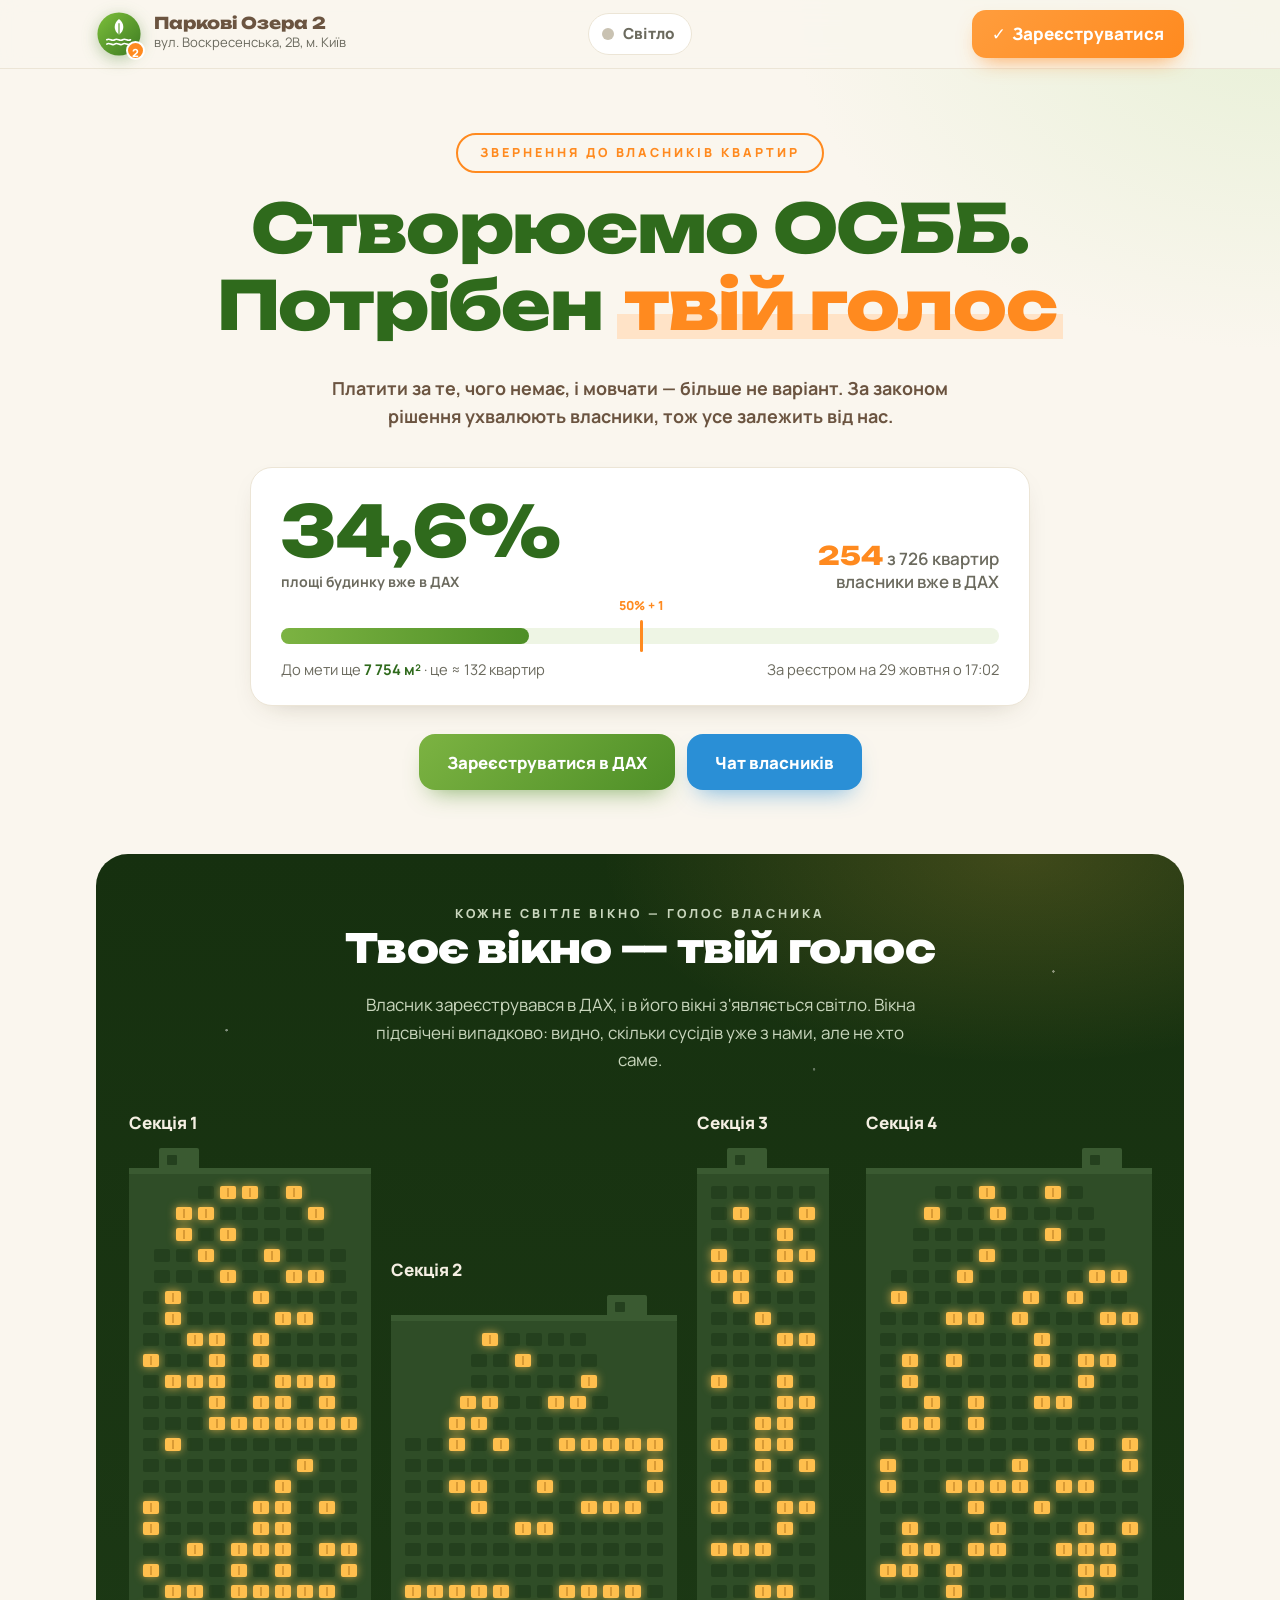
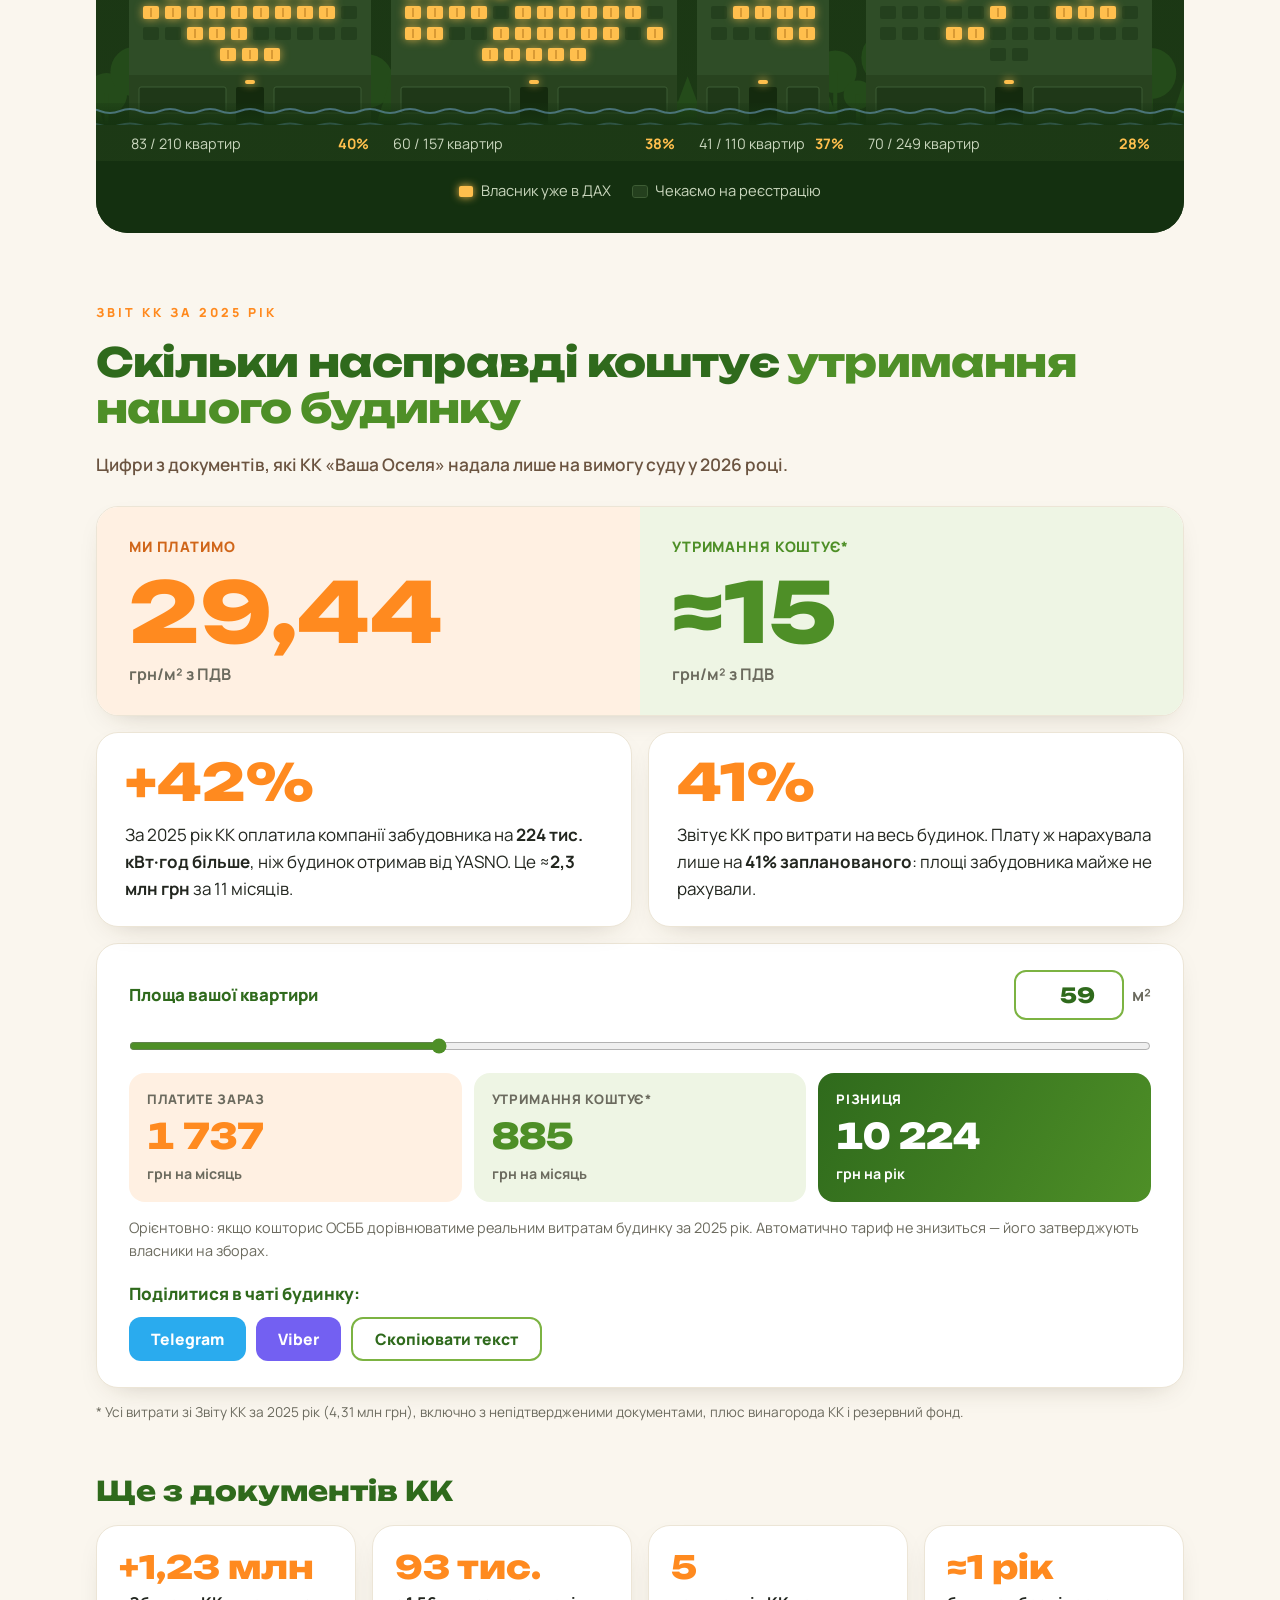
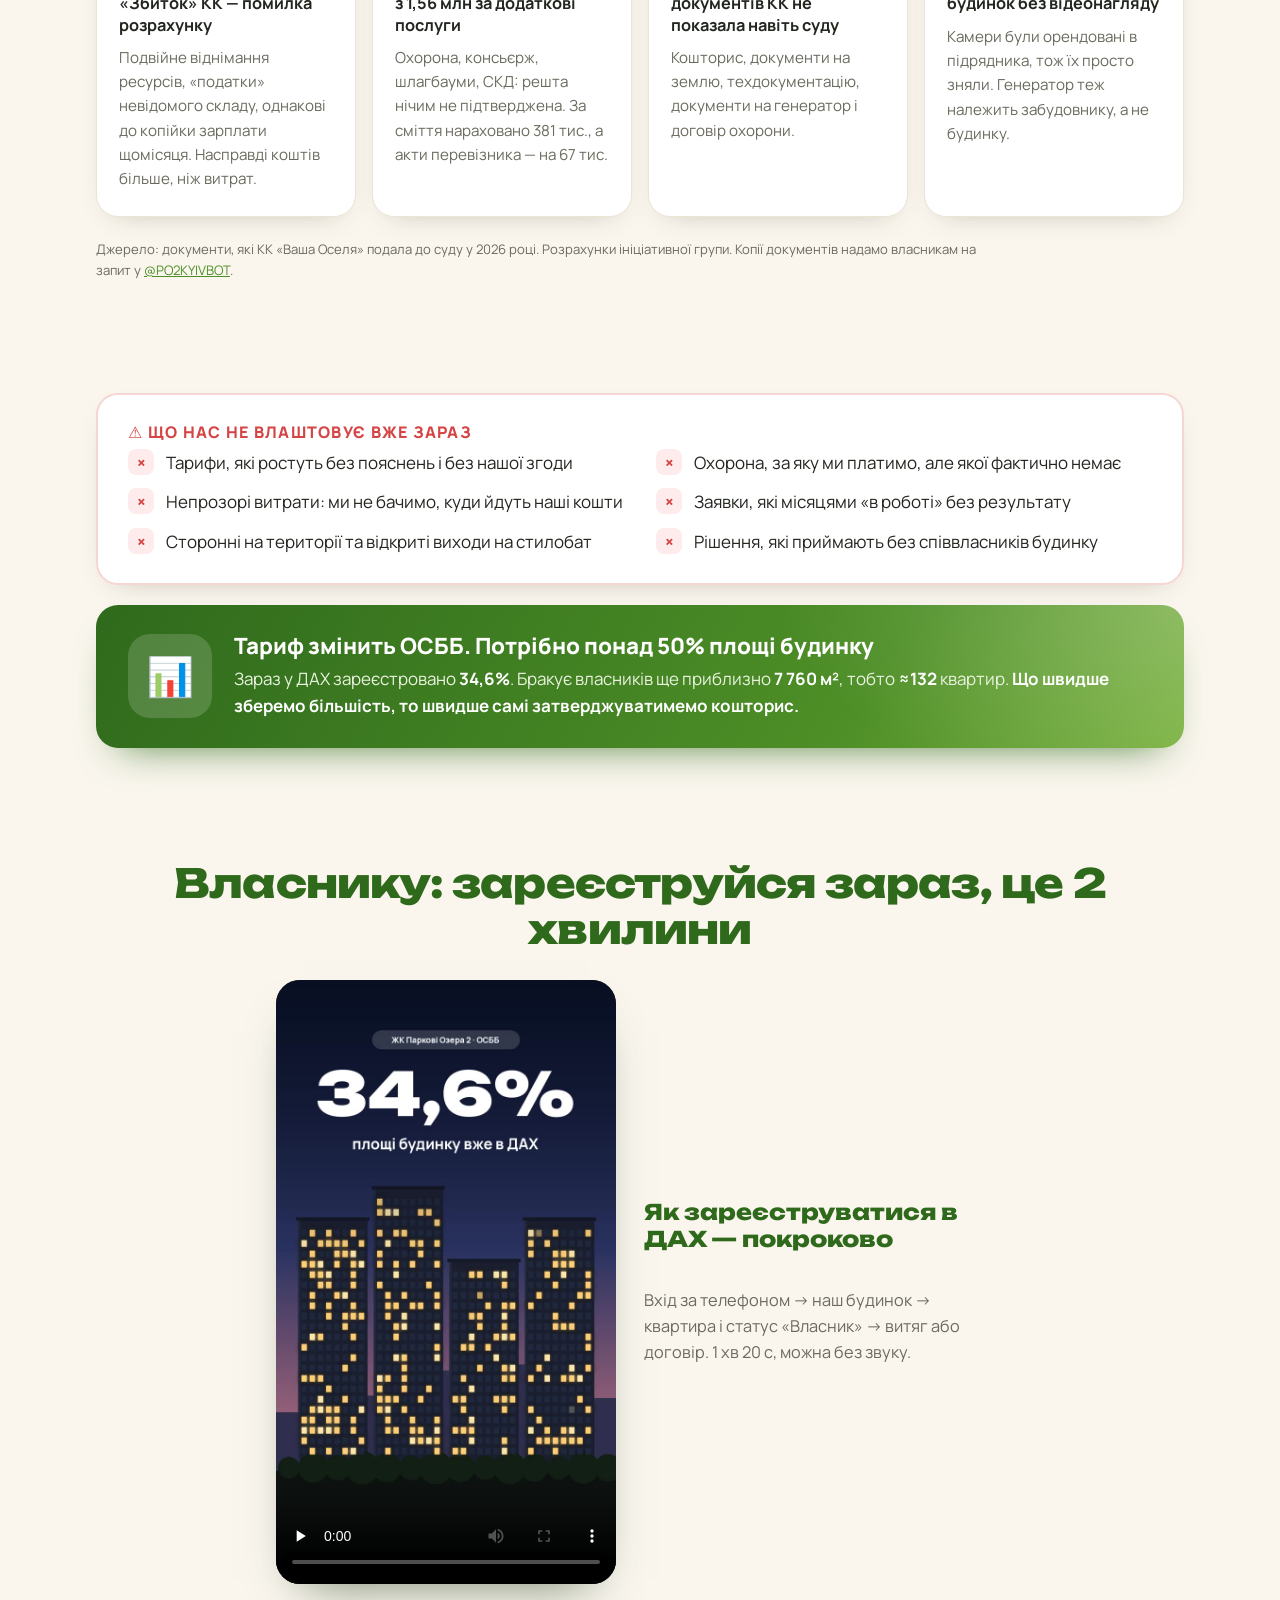
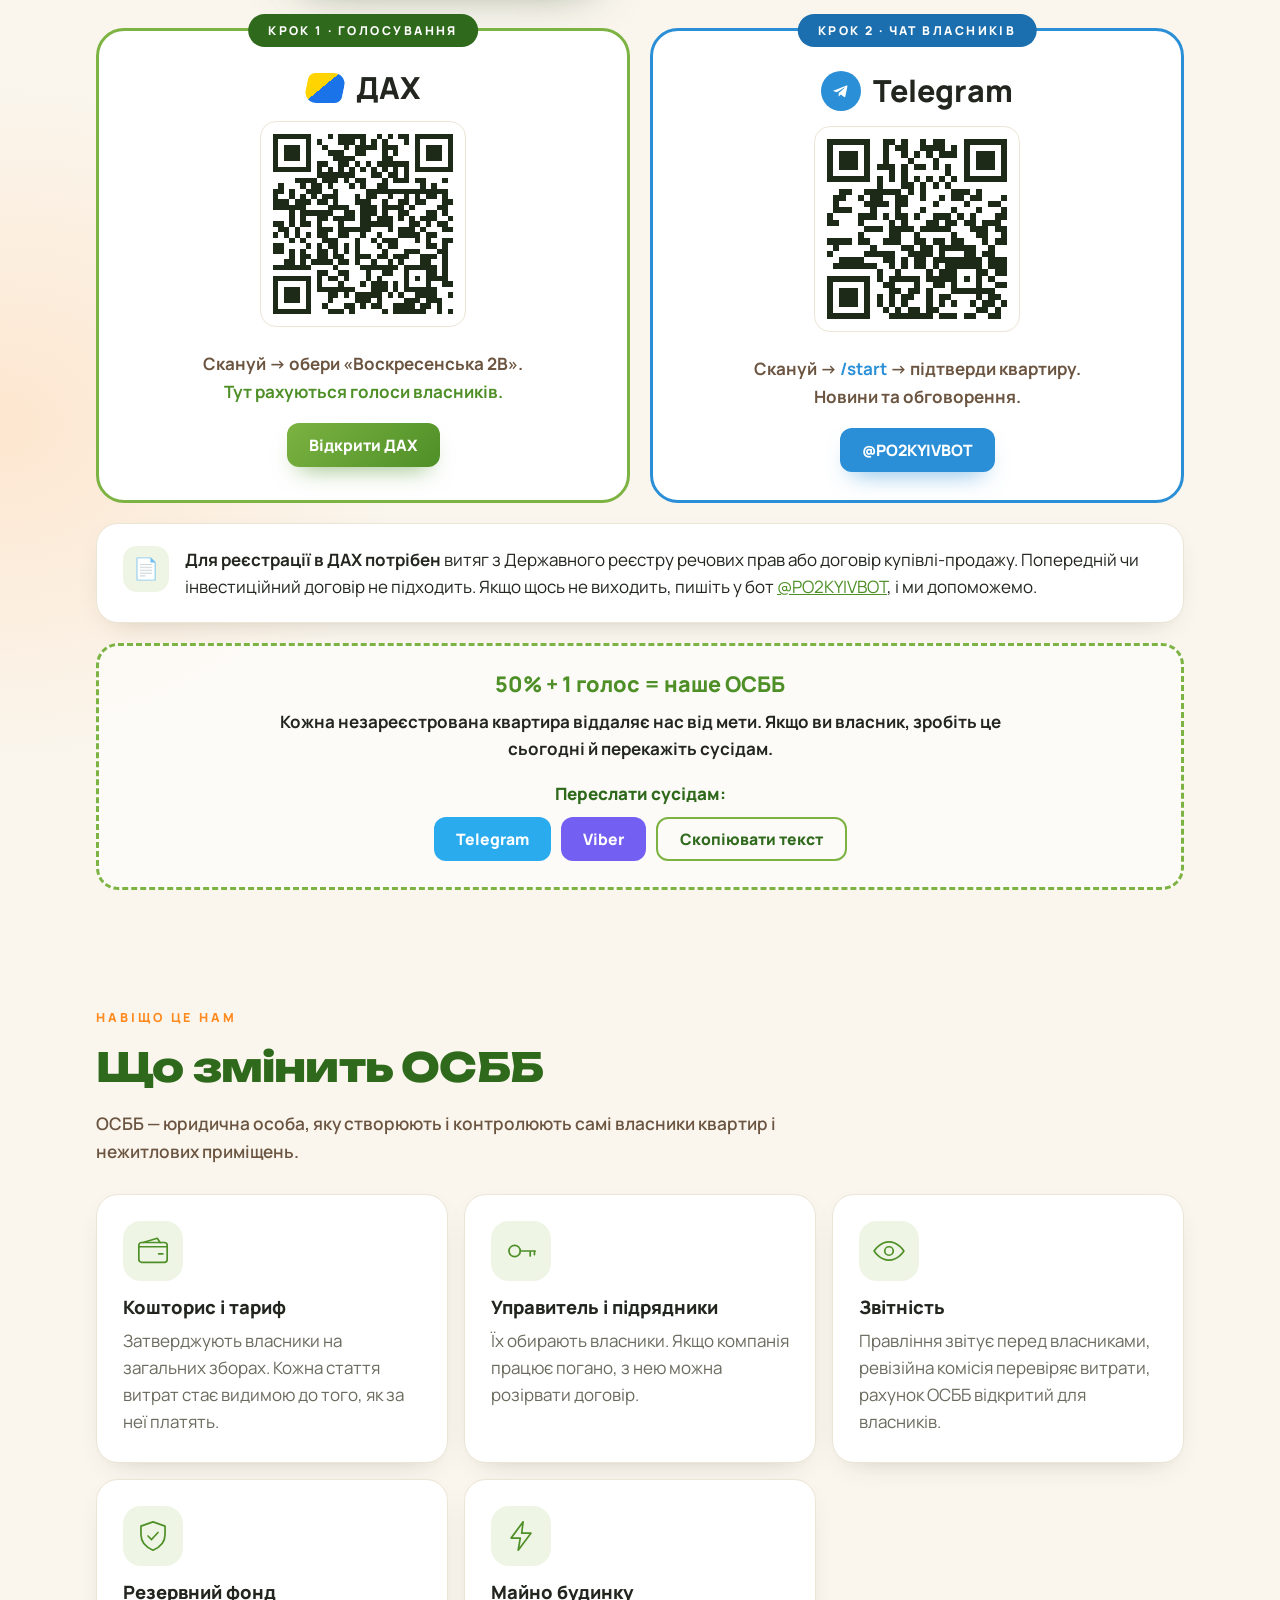
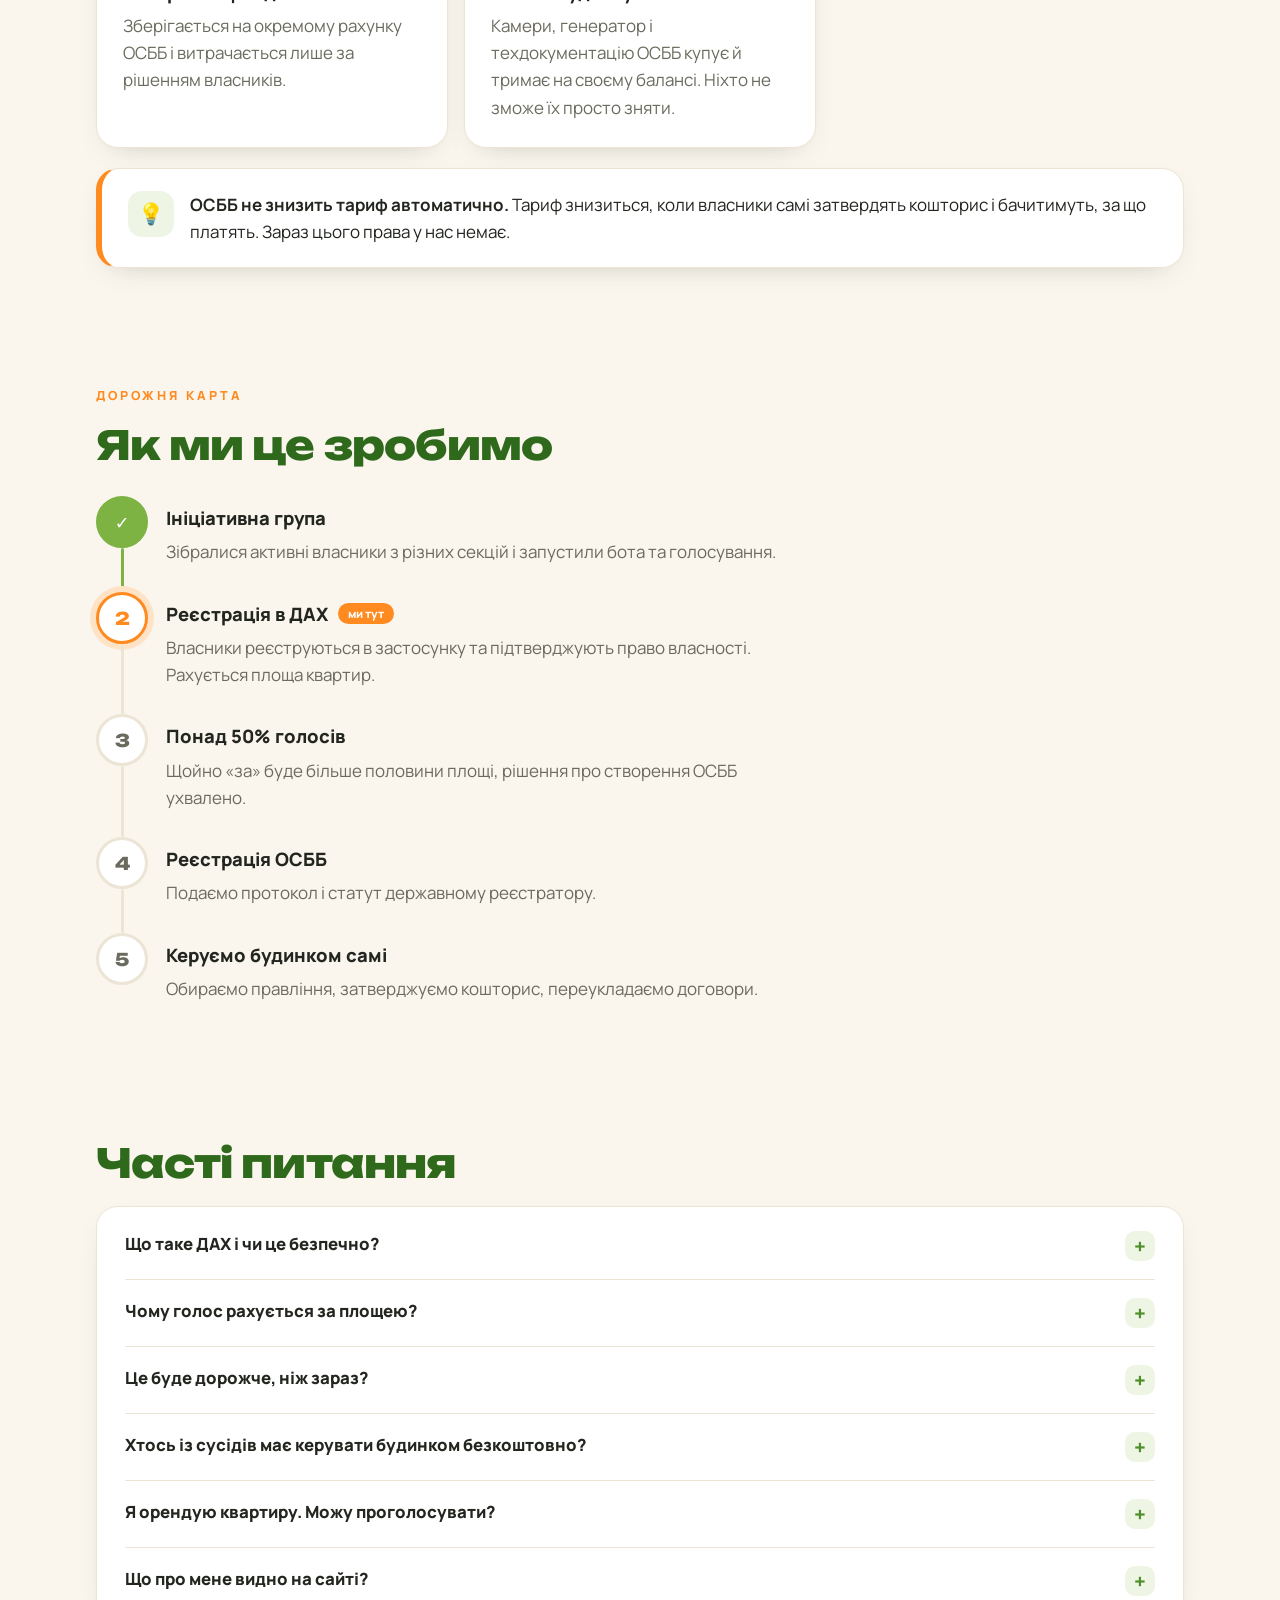
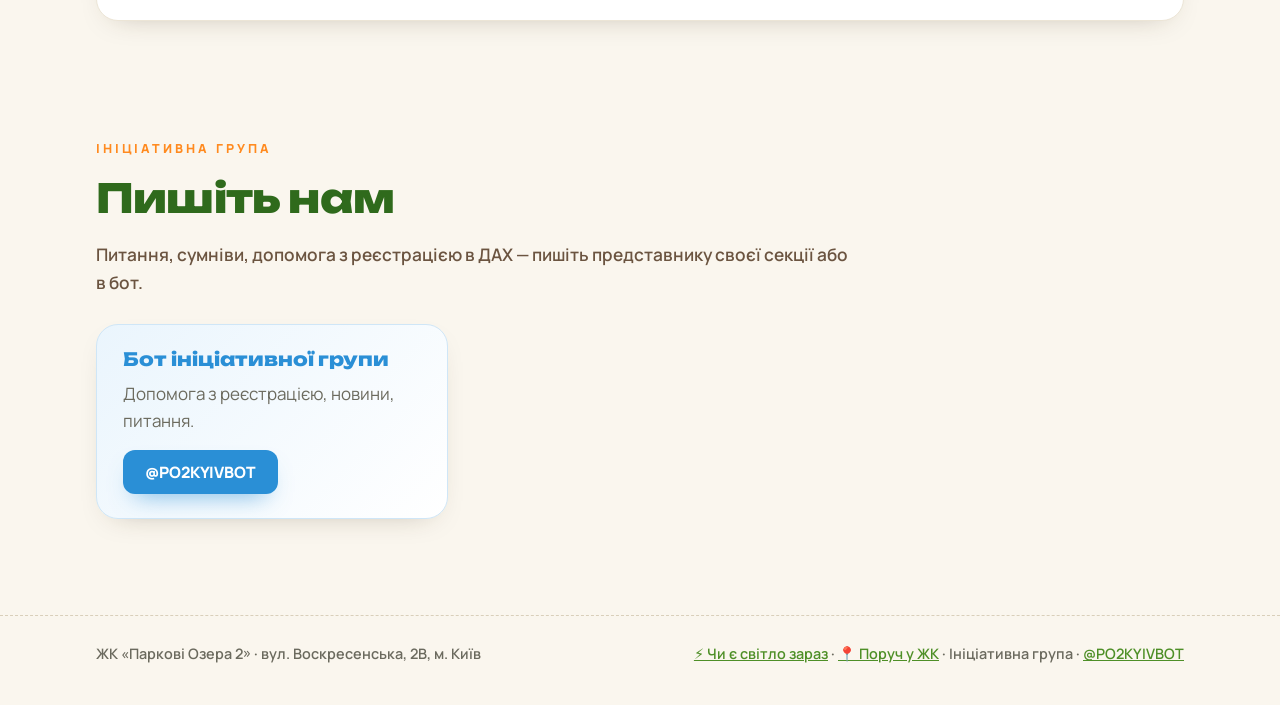
==== index.html @ cc3fa658 "Сторінка «Поруч»: заклади ЖК на карті секцій, відкрито зараз, акції, ⚡ працює без світла Дані — публ" ====
<!doctype html>
<html lang="uk">
<head>
  <meta charset="utf-8">
  <meta name="viewport" content="width=device-width, initial-scale=1">
  <title>Паркові Озера 2 — створюємо ОСББ</title>
  <meta name="description" content="ЖК «Паркові Озера 2»: створюємо ОСББ. Зареєструйся в ДАХ, і вікно твоєї квартири засвітиться в нашому будинку.">
  <meta property="og:title" content="Створюємо ОСББ. Потрібен твій голос">
  <meta property="og:description" content="ЖК «Паркові Озера 2», вул. Воскресенська, 2В. Кожне світле вікно — власник, який уже підтримав ОСББ.">
  <meta property="og:url" content="https://po2.kyiv.ua/">
  <meta property="og:type" content="website">
  <meta property="og:site_name" content="ОСББ «Паркові Озера 2»">
  <meta property="og:locale" content="uk_UA">
  <meta property="og:image" content="https://po2.kyiv.ua/img/og.png">
  <meta property="og:image:width" content="1200">
  <meta property="og:image:height" content="630">
  <meta property="og:image:alt" content="Будинок ЖК «Паркові Озера 2»: вікна квартир, що вже в ДАХ, світяться">
  <meta name="twitter:card" content="summary_large_image">
  <link rel="canonical" href="https://po2.kyiv.ua/">
  <meta name="theme-color" content="#3d7a22">
  <link rel="icon" href="data:image/svg+xml,%3Csvg xmlns='http://www.w3.org/2000/svg' viewBox='0 0 32 32'%3E%3Ccircle cx='16' cy='16' r='16' fill='%235a9a2c'/%3E%3Cpath d='M16 6c5 4 5 10 0 14-5-4-5-10 0-14z' fill='%23fff'/%3E%3Cpath d='M8 23c3-2 5 2 8 0s5 2 8 0' stroke='%23fff' stroke-width='2' fill='none'/%3E%3C/svg%3E">
  <link rel="preconnect" href="https://fonts.googleapis.com">
  <link href="https://fonts.googleapis.com/css2?family=Manrope:wght@400;500;600;700;800&family=Unbounded:wght@700;800&display=swap" rel="stylesheet">
  <link rel="stylesheet" href="styles.css?v=20261127a">
</head>
<body>
  <svg width="0" height="0" style="position:absolute" aria-hidden="true">
    <defs>
      <linearGradient id="lg-logo" x1="0" y1="0" x2="1" y2="1"><stop offset="0" stop-color="#7cbf3a"/><stop offset="1" stop-color="#3d7a22"/></linearGradient>
      <symbol id="logo" viewBox="0 0 64 64">
        <circle cx="32" cy="32" r="30" fill="url(#lg-logo)"/>
        <path d="M32 11c8 6 8 16 0 22-8-6-8-16 0-22z" fill="#fff"/>
        <path d="M32 17v16" stroke="#5a9a2c" stroke-width="1.6"/>
        <path d="M15 40c4-3 7 3 11 0s7 3 11 0 7 3 11 0M15 46c4-3 7 3 11 0s7 3 11 0 7 3 11 0" stroke="#fff" stroke-width="2.2" fill="none" stroke-linecap="round"/>
      </symbol>
    </defs>
  </svg>

  <header class="topbar">
    <div class="wrap topbar__in">
      <a class="brand" href="#">
        <span class="brand__logo"><svg><use href="#logo"/></svg><i>2</i></span>
        <span><b data-bind="complex"></b><small data-bind="address"></small></span>
      </a>
      <a class="pwr" id="pwr" href="svitlo/" data-state="loading" title="Світло в будинку — дані світлобота @power_po2">
        <i class="pwr__dot" aria-hidden="true"></i><span class="pwr__txt">Світло</span><small class="pwr__since"></small><small class="pwr__next"></small>
      </a>
      <a class="pill pill--orange" href="#vote">✓ <span class="pill__long">Зареєструватися</span><span class="pill__short">Голосувати</span></a>
    </div>
  </header>

  <main>
    <section class="hero">
      <div class="wrap hero__in">
        <p class="eyebrow">Звернення до власників квартир</p>
        <h1>Створюємо ОСББ. <span>Потрібен <mark>твій голос</mark></span></h1>
        <p class="lead">Платити за те, чого немає, і мовчати — більше не варіант. За законом рішення ухвалюють власники, тож усе залежить від нас.</p>

        <div class="counter card">
          <div class="counter__top">
            <div><span class="counter__big" id="c-pct">…</span><small>площі будинку вже в ДАХ</small></div>
            <div class="counter__side"><b id="c-voted">…</b> з <span id="c-total"></span> квартир<br>власники вже в ДАХ</div>
          </div>
          <div class="bar" role="progressbar" aria-label="Прогрес голосів" id="bar">
            <div class="bar__fill" id="bar-fill"></div>
            <div class="bar__goal" id="bar-goal"><span>50% + 1</span></div>
          </div>
          <div class="counter__meta"><span id="c-left"></span><span>За реєстром на <time id="updated"></time></span></div>
        </div>

        <div class="cta">
          <a class="btn btn--green" data-href="dahUrl" target="_blank" rel="noopener">Зареєструватися в ДАХ</a>
          <a class="btn btn--tg" data-href="botUrl" target="_blank" rel="noopener">Чат власників</a>
        </div>
      </div>
    </section>

    <section class="night-wrap">
      <div class="wrap">
        <div class="night">
          <div class="night__head">
            <p class="eyebrow eyebrow--light">Кожне світле вікно — голос власника</p>
            <h2>Твоє вікно — твій голос</h2>
            <p>Власник зареєструвався в ДАХ, і в його вікні з'являється світло. Вікна підсвічені випадково: видно, скільки сусідів уже з нами, але не хто саме.</p>
          </div>
          <div class="town">
            <div class="forest" aria-hidden="true"></div>
            <div class="town__scroll" id="town"></div>
            <div class="lake" aria-hidden="true"></div>
          </div>
          <div class="legend">
            <span><i class="lg lg--on"></i>Власник уже в ДАХ</span>
            <span><i class="lg"></i>Чекаємо на реєстрацію</span>
          </div>
        </div>
      </div>
    </section>

    <section class="section" id="report">
      <div class="wrap">
        <p class="eyebrow">Звіт КК за 2025 рік</p>
        <h2>Скільки насправді коштує <span class="hl">утримання нашого будинку</span></h2>
        <p class="lead-left">Цифри з документів, які КК «Ваша Оселя» надала лише на вимогу суду у 2026 році.</p>

        <div class="cost card">
          <div class="cost__pay">
            <span class="cost__label">Ми платимо</span>
            <b>29,44</b><small>грн/м² з ПДВ</small>
          </div>
          <div class="cost__real">
            <span class="cost__label">Утримання коштує*</span>
            <b>≈15</b><small>грн/м² з ПДВ</small>
          </div>
        </div>
        <div class="facts">
          <div class="fact card"><b>+42%</b><p>За 2025 рік КК оплатила компанії забудовника на <strong>224 тис. кВт·год більше</strong>, ніж будинок отримав від YASNO. Це ≈<strong>2,3 млн грн</strong> за 11 місяців.</p></div>
          <div class="fact card"><b>41%</b><p>Звітує КК про витрати на весь будинок. Плату ж нарахувала лише на <strong>41% запланованого</strong>: площі забудовника майже не рахували.</p></div>
        </div>
        <div class="calc card">
          <label class="calc__in" for="calc-area">Площа вашої квартири
            <span class="calc__field"><input id="calc-area" type="number" inputmode="decimal" min="10" max="400" step="0.1" value="59"> м²</span>
          </label>
          <input id="calc-range" type="range" min="20" max="150" step="1" value="59" aria-label="Площа квартири, м²">
          <div class="calc__out">
            <div><span>Платите зараз</span><b id="calc-now">—</b><small>грн на місяць</small></div>
            <div><span>Утримання коштує*</span><b id="calc-real">—</b><small>грн на місяць</small></div>
            <div class="calc__diff"><span>Різниця</span><b id="calc-diff">—</b><small>грн на рік</small></div>
          </div>
          <p class="calc__note">Орієнтовно: якщо кошторис ОСББ дорівнюватиме реальним витратам будинку за 2025 рік. Автоматично тариф не знизиться — його затверджують власники на зборах.</p>
          <div class="share" data-share="calc">
            <span class="share__label">Поділитися в чаті будинку:</span>
            <button class="btn btn--sm share__tg" type="button" data-via="tg">Telegram</button>
            <button class="btn btn--sm share__vb" type="button" data-via="viber">Viber</button>
            <button class="btn btn--sm btn--outline" type="button" data-via="copy">Скопіювати текст</button>
          </div>
        </div>
        <p class="footnote">* Усі витрати зі Звіту КК за 2025 рік (4,31 млн грн), включно з непідтвердженими документами, плюс винагорода КК і резервний фонд.</p>

        <h3 class="report__sub">Ще з документів КК</h3>
        <div class="theses">
          <div class="thesis card"><b>+1,23 млн</b><h4>«Збиток» КК — помилка розрахунку</h4><p>Подвійне віднімання ресурсів, «податки» невідомого складу, однакові до копійки зарплати щомісяця. Насправді коштів більше, ніж витрат.</p></div>
          <div class="thesis card"><b>93 тис.</b><h4>з 1,56 млн за додаткові послуги</h4><p>Охорона, консьєрж, шлагбауми, СКД: решта нічим не підтверджена. За сміття нараховано 381 тис., а акти перевізника — на 67 тис.</p></div>
          <div class="thesis card"><b>5</b><h4>документів КК не показала навіть суду</h4><p>Кошторис, документи на землю, техдокументацію, документи на генератор і договір охорони.</p></div>
          <div class="thesis card"><b>≈1 рік</b><h4>будинок без відеонагляду</h4><p>Камери були орендовані в підрядника, тож їх просто зняли. Генератор теж належить забудовнику, а не будинку.</p></div>
        </div>
        <p class="sources">Джерело: документи, які КК «Ваша Оселя» подала до суду у 2026 році. Розрахунки ініціативної групи. Копії документів надамо власникам на запит у <a data-href="botUrl" target="_blank" rel="noopener" data-bind="botName"></a>.</p>
      </div>
    </section>

    <section class="section">
      <div class="wrap">
        <div class="card card--pain">
          <h3 class="pain__title">⚠️ Що нас не влаштовує вже зараз</h3>
          <ul class="pain" id="pains"></ul>
        </div>

        <div class="banner">
          <div class="banner__ico">📊</div>
          <div>
            <h3>Тариф змінить ОСББ. Потрібно понад 50% площі будинку</h3>
            <p>Зараз у ДАХ зареєстровано <b class="js-pct">34%</b>. Бракує власників ще приблизно <b class="js-left-m2">8 000 м²</b>, тобто <b class="js-left-apts">≈130</b> квартир. <b>Що швидше зберемо більшість, то швидше самі затверджуватимемо кошторис.</b></p>
          </div>
        </div>
      </div>
    </section>

    <section class="section" id="vote">
      <div class="wrap">
        <h2 class="center">Власнику: зареєструйся зараз, це 2 хвилини</h2>
        <figure class="guide" id="guide">
          <video src="video/dah-guide.mp4?v=2" poster="video/dah-guide.jpg?v=2" controls playsinline preload="none" width="720" height="1280"></video>
          <figcaption><b>Як зареєструватися в ДАХ — покроково</b><br>Вхід за телефоном → наш будинок → квартира і статус «Власник» → витяг або договір. 1 хв 20 с, можна без звуку.</figcaption>
        </figure>
        <div class="stepcards">
          <article class="stepcard stepcard--green">
            <span class="stepcard__tag">Крок 1 · Голосування</span>
            <h3><span class="dah-mark" aria-hidden="true"></span>ДАХ</h3>
            <a class="qr" data-href="dahUrl" target="_blank" rel="noopener"><img src="img/qr-dah.svg" alt="QR-код застосунку ДАХ" width="180" height="180"></a>
            <p>Скануй → обери «<b data-bind="dahBuilding"></b>».<br><span class="accent-green">Тут рахуються голоси власників.</span></p>
            <a class="btn btn--green btn--sm" data-href="dahUrl" target="_blank" rel="noopener">Відкрити ДАХ</a>
          </article>
          <article class="stepcard stepcard--blue">
            <span class="stepcard__tag">Крок 2 · Чат власників</span>
            <h3><span class="tg-mark" aria-hidden="true"></span>Telegram</h3>
            <a class="qr" data-href="botUrl" target="_blank" rel="noopener"><img src="img/qr-tg.svg" alt="QR-код Telegram-бота" width="180" height="180"></a>
            <p>Скануй → <b class="accent-blue">/start</b> → підтверди квартиру.<br>Новини та обговорення.</p>
            <a class="btn btn--tg btn--sm" data-href="botUrl" target="_blank" rel="noopener" data-bind="botName"></a>
          </article>
        </div>
        <div class="docnote card">
          <span class="chip">📄</span>
          <p><b>Для реєстрації в ДАХ потрібен</b> витяг з Державного реєстру речових прав або договір купівлі-продажу. Попередній чи інвестиційний договір не підходить. Якщо щось не виходить, пишіть у бот <a data-href="botUrl" target="_blank" rel="noopener" data-bind="botName"></a>, і ми допоможемо.</p>
        </div>
        <div class="dashed">
          <h3>50% + 1 голос = наше ОСББ</h3>
          <p>Кожна незареєстрована квартира віддаляє нас від мети. Якщо ви власник, зробіть це сьогодні й перекажіть сусідам.</p>
          <div class="share" data-share="votes">
            <span class="share__label">Переслати сусідам:</span>
            <button class="btn btn--sm share__tg" type="button" data-via="tg">Telegram</button>
            <button class="btn btn--sm share__vb" type="button" data-via="viber">Viber</button>
            <button class="btn btn--sm btn--outline" type="button" data-via="copy">Скопіювати текст</button>
          </div>
        </div>
      </div>
    </section>

    <section class="section" id="why">
      <div class="wrap">
        <p class="eyebrow">Навіщо це нам</p>
        <h2>Що змінить ОСББ</h2>
        <p class="lead-left">ОСББ — юридична особа, яку створюють і контролюють самі власники квартир і нежитлових приміщень.</p>
        <div class="why" id="why-list"></div>
        <div class="honest card">
          <span class="chip">💡</span>
          <p><b>ОСББ не знизить тариф автоматично.</b> Тариф знизиться, коли власники самі затвердять кошторис і бачитимуть, за що платять. Зараз цього права у нас немає.</p>
        </div>
      </div>
    </section>

    <section class="section">
      <div class="wrap">
        <p class="eyebrow">Дорожня карта</p>
        <h2>Як ми це зробимо</h2>
        <ol class="steps" id="steps-list"></ol>
      </div>
    </section>

    <section class="section">
      <div class="wrap">
        <h2>Часті питання</h2>
        <div class="card faq-wrap" id="faq-list"></div>
      </div>
    </section>

    <section class="section" id="team">
      <div class="wrap">
        <p class="eyebrow">Ініціативна група</p>
        <h2>Пишіть нам</h2>
        <p class="lead-left">Питання, сумніви, допомога з реєстрацією в ДАХ — пишіть представнику своєї секції або в бот.</p>
        <div class="team" id="team-list"></div>
      </div>
    </section>

  </main>

  <footer class="footer">
    <div class="wrap footer__in">
      <span>ЖК «<span data-bind="complex"></span>» · <span data-bind="address"></span></span>
      <span><a href="svitlo/">⚡ Чи є світло зараз</a> · <a href="poruch/">📍 Поруч у ЖК</a> · Ініціативна група · <a data-href="botUrl" target="_blank" rel="noopener" data-bind="botName"></a></span>
    </div>
  </footer>

  <script src="data.js?v=20261127a"></script>
  <script src="votes.js?v=20261127a"></script>
  <script src="power.js?v=20261127a"></script>
  <script src="app.js?v=20261127a"></script>
</body>
</html>
---- styles.css ----
:root {
  --bg: #faf6ee;
  --card: #ffffff;
  --text: #22261f;
  --muted: #6b6a5e;
  --line: #ece5d6;
  --green-d: #2f6a1c;
  --green: #4e8f27;
  --green-l: #7cb342;
  --green-bg: #eef5e4;
  --orange: #ff8a1f;
  --orange-l: #ffe3c7;
  --red: #d64545;
  --red-bg: #fdeceb;
  --blue: #2a8fd6;
  --brown: #6b5440;
  --radius: 22px;
  --shadow: 0 10px 30px -18px rgba(60, 50, 20, .35);
  --display: "Unbounded", "Manrope", system-ui, sans-serif;
  /* ніч */
  --n-bg: #1d3a16;
  --n-wall: #2f4d27;
  --n-wall-2: #3a5a31;
  --n-win: #24401e;
  --n-lit: #ffbf4d;
}
* { box-sizing: border-box; }
html { scroll-behavior: smooth; scroll-padding-top: 80px; }
body { margin: 0; color: var(--text); font: 17px/1.6 Manrope, system-ui, sans-serif; -webkit-font-smoothing: antialiased;
  background: radial-gradient(700px 500px at 100% 0%, #e7f0d6 0%, transparent 70%), radial-gradient(600px 500px at 0% 60%, #fde6cf 0%, transparent 70%), var(--bg); }
a { color: var(--green); }
h1, h2, h3 { margin: 0 0 .5em; line-height: 1.15; }
h1, h2 { font-family: var(--display); font-weight: 800; letter-spacing: -.02em; color: var(--green-d); }
h2 { font-size: clamp(1.6rem, 4vw, 2.5rem); }
h3 { font-size: 1.15rem; font-weight: 800; }
.wrap { max-width: 1120px; margin: 0 auto; padding: 0 16px; }
.center { text-align: center; }
.card { background: var(--card); border: 1px solid var(--line); border-radius: var(--radius); box-shadow: var(--shadow); }

.eyebrow { display: inline-block; font-size: .78rem; letter-spacing: .24em; text-transform: uppercase; color: var(--orange); font-weight: 800; margin: 0 0 16px; }
.eyebrow--light { color: var(--n-lit); }
.hero .eyebrow { border: 2.5px solid var(--orange); border-radius: 99px; padding: 8px 22px; }

.btn { display: inline-flex; align-items: center; justify-content: center; gap: 8px; min-height: 56px; padding: 0 28px; border-radius: 16px; text-decoration: none; font: 800 1.05rem Manrope, sans-serif; border: 0; cursor: pointer; color: #fff; transition: transform .15s, box-shadow .2s; }
.btn:hover { transform: translateY(-2px); }
.btn--green { background: linear-gradient(135deg, var(--green-l), var(--green)); box-shadow: 0 12px 24px -12px rgba(78, 143, 39, .7); }
.btn--tg { background: var(--blue); box-shadow: 0 12px 24px -12px rgba(42, 143, 214, .7); }
.btn--outline { background: transparent; color: var(--green-d); border: 2px solid var(--green-l); }
.btn--sm { min-height: 44px; padding: 0 22px; font-size: .98rem; border-radius: 12px; }
.pill { flex: 0 0 auto; white-space: nowrap; display: inline-flex; align-items: center; padding: 10px 20px; border-radius: 14px; font-weight: 800; text-decoration: none; }
.pill--orange { background: linear-gradient(135deg, #ff9d3d, var(--orange)); color: #fff; box-shadow: 0 10px 22px -10px rgba(255, 138, 31, .8); }

/* ---------- Шапка ---------- */
.topbar { position: sticky; top: 0; z-index: 10; background: color-mix(in srgb, var(--bg) 85%, transparent); backdrop-filter: blur(12px); border-bottom: 1px solid var(--line); }
.topbar__in { display: grid; grid-template-columns: minmax(0, 1fr) auto minmax(0, 1fr); align-items: center; height: 68px; gap: 12px; }
.topbar__in .pill { justify-self: end; gap: 6px; }
.pill__short { display: none; }

/* Індикатор світла в шапці (дані з power.json, див. app.js) */
.pwr { justify-self: center; display: inline-flex; align-items: center; gap: 9px; height: 42px; padding: 0 16px 0 13px; border-radius: 99px; text-decoration: none; font-weight: 800; font-size: .95rem; white-space: nowrap; border: 1.5px solid var(--line); background: var(--card); color: var(--muted); transition: transform .15s, box-shadow .2s, background .3s; }
.pwr:hover { transform: translateY(-1px); box-shadow: var(--shadow); }
.pwr__dot { position: relative; flex: 0 0 12px; width: 12px; height: 12px; border-radius: 50%; background: #c9c2b2; }
.pwr__since { font-weight: 600; font-size: .85rem; opacity: .8; }
.pwr__next { font-weight: 700; font-size: .85rem; padding-left: 10px; border-left: 1.5px solid currentColor; border-color: rgba(107, 74, 16, .3); }
.pwr[data-state="off"] .pwr__next { border-color: rgba(223, 233, 211, .3); }
.pwr__since:empty, .pwr__next:empty { display: none; }
.pwr[data-state="on"] { background: linear-gradient(135deg, #fff4d6, #ffe3a3); border-color: #ffd37a; color: #6b4a10; }
.pwr[data-state="on"] .pwr__dot { background: #ffb020; box-shadow: 0 0 0 3px rgba(255, 176, 32, .25), 0 0 12px #ffb020; }
.pwr[data-state="on"] .pwr__dot::after { content: ""; position: absolute; inset: 0; border-radius: 50%; background: #ffb020; animation: pwr-pulse 2s ease-out infinite; }
.pwr[data-state="off"] { background: var(--n-bg); border-color: var(--n-bg); color: #dfe9d3; }
.pwr[data-state="off"] .pwr__dot { background: #24401e; box-shadow: inset 0 0 0 2px #4a6b40; }
@keyframes pwr-pulse { from { transform: scale(1); opacity: .7; } to { transform: scale(2.6); opacity: 0; } }
.brand > span:last-child { min-width: 0; }
.brand { display: flex; align-items: center; gap: 12px; text-decoration: none; color: var(--text); min-width: 0; }
.brand b { display: block; white-space: nowrap; overflow: hidden; text-overflow: ellipsis; font-family: var(--display); font-weight: 800; color: var(--brown); font-size: 1.02rem; line-height: 1.1; }
.brand small { display: block; color: var(--muted); font-size: .82rem; white-space: nowrap; overflow: hidden; text-overflow: ellipsis; }
.brand__logo { position: relative; flex: 0 0 46px; width: 46px; height: 46px; }
.brand__logo svg { width: 100%; height: 100%; display: block; filter: drop-shadow(0 4px 8px rgba(61, 122, 34, .35)); }
.brand__logo i { position: absolute; right: -3px; bottom: -3px; width: 19px; height: 19px; border-radius: 50%; background: var(--orange); color: #fff; font: 800 .7rem/19px Manrope; text-align: center; font-style: normal; border: 2px solid #fff; }

/* ---------- Hero ---------- */
.hero { padding: 64px 0 40px; }
.hero__in { text-align: center; }
.hero h1 { font-size: clamp(2.1rem, 6.4vw, 4.2rem); max-width: 18ch; margin: 0 auto .45em; }
.hero h1 span { display: block; }
mark { background: linear-gradient(transparent 62%, var(--orange-l) 62%, var(--orange-l) 92%, transparent 92%); color: var(--orange); padding: 0 .1em; }
.lead { max-width: 680px; margin: 0 auto 36px; font-weight: 700; color: var(--brown); font-size: 1.12rem; }

.counter { max-width: 780px; margin: 0 auto 28px; padding: 28px 30px 24px; text-align: left; }
.counter__top { display: flex; justify-content: space-between; align-items: flex-end; gap: 16px; flex-wrap: wrap; margin-bottom: 34px; }
.counter__big { display: block; font: 800 clamp(2.8rem, 9vw, 4.4rem)/1 var(--display); color: var(--green-d); font-variant-numeric: tabular-nums; }
.counter__top small { color: var(--muted); font-weight: 700; }
.counter__side { text-align: right; color: var(--muted); font-weight: 600; line-height: 1.35; }
.counter__side b { color: var(--orange); font: 800 1.6rem var(--display); }
.bar { position: relative; height: 16px; border-radius: 99px; background: var(--green-bg); }
.bar__fill { width: 0; height: 100%; border-radius: inherit; background: linear-gradient(90deg, var(--green-l), var(--green)); transition: width 1.4s cubic-bezier(.2, .7, .2, 1); }
.bar__goal { position: absolute; top: -8px; bottom: -8px; width: 3px; border-radius: 2px; background: var(--orange); }
.bar__goal span { position: absolute; top: -24px; left: 50%; transform: translateX(-50%); white-space: nowrap; font-size: .78rem; font-weight: 800; color: var(--orange); }
.counter__meta { display: flex; justify-content: space-between; gap: 12px; flex-wrap: wrap; margin-top: 14px; color: var(--muted); font-size: .92rem; }
.counter__meta b { color: var(--green-d); }
.cta { display: flex; gap: 12px; justify-content: center; flex-wrap: wrap; }

/* ---------- Нічний будинок ---------- */
.night-wrap { padding: 24px 0 8px; }
.night { position: relative; overflow: hidden; border-radius: 32px; color: #f4efe2; padding: 44px 0 0;
  background: radial-gradient(600px 300px at 85% 0%, rgba(255, 191, 77, .18), transparent 70%), radial-gradient(circle at 12% 18%, #fff7 1px, transparent 1.5px), radial-gradient(circle at 38% 10%, #fff6 1px, transparent 1.5px), radial-gradient(circle at 66% 22%, #fff5 1px, transparent 1.5px), radial-gradient(circle at 88% 12%, #fff7 1px, transparent 1.5px), linear-gradient(180deg, #16300f 0%, var(--n-bg) 100%); }
.night__head { text-align: center; padding: 0 20px; }
.night h2 { color: #fff; }
.night__head p { color: #c9d6bd; max-width: 560px; margin: 0 auto; }
.town { position: relative; margin-top: 36px; }
.town__scroll { position: relative; z-index: 1; display: flex; align-items: flex-end; justify-content: safe center; gap: 20px; overflow-x: auto; padding: 0 24px; scroll-snap-type: x mandatory; scrollbar-width: none; }
.town__scroll::-webkit-scrollbar { display: none; }
.bld { margin: 0; flex: 0 0 auto; scroll-snap-align: center; }
.bld figcaption { font-weight: 800; margin-bottom: 10px; }
.bld svg { display: block; max-width: none; height: auto; }
.bld__meta { display: flex; justify-content: space-between; gap: 10px; height: 36px; align-items: center; padding: 0 2px; font-size: .9rem; color: #c9d6bd; position: relative; z-index: 3; }
.bld__meta b { color: var(--n-lit); }
.body { fill: var(--n-wall); }
.cornice, .roofbox { fill: var(--n-wall-2); }
.vent { fill: var(--n-win); }
.plinth { fill: #28431f; }
.door { fill: #142a0e; }
.shop { fill: #1f3818; stroke: #3d5c34; stroke-width: 1; }
.lamp { fill: var(--n-lit); filter: drop-shadow(0 0 4px var(--n-lit)); }
.w { fill: var(--n-win); }
.lit { filter: drop-shadow(0 0 5px rgba(255, 191, 77, .75)); }
.w--on rect { fill: var(--n-lit); }
.w--on path { stroke: #c98a2a; stroke-width: 1.4; }
.w--on { opacity: 0; }
.go .w--on { animation: light .5s ease forwards; }
@keyframes light { 0% { opacity: 0; } 40% { opacity: 1; } 55% { opacity: .5; } 100% { opacity: 1; } }
.forest { position: absolute; left: 0; right: 0; bottom: 36px; height: 130px; overflow: hidden; pointer-events: none; }
.forest svg { position: absolute; bottom: 0; left: 50%; transform: translateX(-50%); width: 1600px; height: 130px; fill: #27501c; opacity: .8; }
.lake { position: absolute; left: 0; right: 0; bottom: 36px; z-index: 2; height: 22px; overflow: hidden; pointer-events: none; background: linear-gradient(180deg, rgba(20, 48, 16, .2), #163411); }
.lake svg { position: absolute; top: -6px; left: 50%; transform: translateX(-50%); width: 1600px; height: 40px; fill: none; stroke: #6fa3c8; stroke-width: 2; opacity: .55; }
.legend { display: flex; gap: 22px; flex-wrap: wrap; justify-content: center; padding: 18px 16px 30px; font-size: .92rem; color: #c9d6bd; background: #143010; }
.lg { display: inline-block; width: 14px; height: 11px; border-radius: 2px; background: var(--n-win); outline: 1px solid #3d5c34; margin-right: 8px; vertical-align: -1px; }
.lg--on { background: var(--n-lit); box-shadow: 0 0 8px var(--n-lit); outline: 0; }

/* ---------- Секції ---------- */
.section { padding: 56px 0; }
.card--pain { padding: 28px 30px; border: 2px solid #f6d6d3; }
.pain__title { color: var(--red); text-transform: uppercase; letter-spacing: .08em; font-size: 1rem; }
.pain { list-style: none; margin: 0; padding: 0; display: grid; grid-template-columns: repeat(2, minmax(0, 1fr)); gap: 12px 32px; }
.pain li { display: flex; gap: 12px; align-items: flex-start; }
.x { flex: 0 0 26px; height: 26px; border-radius: 8px; background: var(--red-bg); color: var(--red); display: grid; place-items: center; font-weight: 800; }

.banner { display: flex; gap: 22px; align-items: center; margin-top: 20px; padding: 28px 32px; border-radius: var(--radius); color: #fff; background: radial-gradient(400px 200px at 100% 0%, rgba(255, 255, 255, .2), transparent), linear-gradient(120deg, var(--green-d), var(--green) 70%, var(--green-l)); box-shadow: 0 20px 40px -24px rgba(47, 106, 28, .9); }
.banner h3 { font-size: 1.4rem; margin-bottom: .3em; }
.banner p { margin: 0; color: #eaf3df; }
.banner b { color: #fff; }
.banner__ico { flex: 0 0 84px; height: 84px; border-radius: 22px; background: rgba(255, 255, 255, .16); display: grid; place-items: center; font-size: 2.4rem; }

.stepcards { display: grid; grid-template-columns: repeat(2, minmax(0, 1fr)); gap: 20px; margin: 44px 0 20px; }
.stepcard { position: relative; text-align: center; background: var(--card); border: 3px solid; border-radius: 28px; padding: 40px 24px 28px; }
.stepcard--green { border-color: var(--green-l); }
.stepcard--blue { border-color: var(--blue); }
.stepcard__tag { position: absolute; top: -17px; left: 50%; transform: translateX(-50%); white-space: nowrap; color: #fff; font-weight: 800; font-size: .76rem; letter-spacing: .2em; text-transform: uppercase; padding: 7px 20px; border-radius: 99px; }
.stepcard--green .stepcard__tag { background: var(--green-d); }
.stepcard--blue .stepcard__tag { background: #1c6fae; }
.stepcard h3 { display: flex; align-items: center; justify-content: center; gap: 12px; font-size: 1.9rem; }
.dah-mark { width: 38px; height: 30px; background: linear-gradient(135deg, #ffd400 0 45%, transparent 45%), linear-gradient(135deg, transparent 40%, #1a73e8 40%); border-radius: 6px 14px 6px 14px; transform: skewX(-12deg); }
.tg-mark { width: 40px; height: 40px; border-radius: 50%; background: var(--blue) url("data:image/svg+xml,%3Csvg xmlns='http://www.w3.org/2000/svg' viewBox='0 0 24 24'%3E%3Cpath fill='%23fff' d='M5 11.5l12.5-5c.6-.2 1.1.2.9 1l-2.1 10c-.2.7-.6.8-1.2.5l-3.2-2.4-1.6 1.5c-.2.2-.3.3-.7.3l.2-3.3 6-5.4c.3-.2-.1-.4-.4-.2l-7.4 4.7-3.2-1c-.7-.2-.7-.7.2-1z'/%3E%3C/svg%3E") center/60% no-repeat; }
.qr { display: inline-block; padding: 12px; background: #fff; border-radius: 16px; border: 1px solid var(--line); }
.qr img { display: block; width: 180px; height: 180px; }
.stepcard p { font-weight: 700; color: var(--brown); margin: 16px 0 18px; }
.accent-green { color: var(--green); }
.accent-blue { color: var(--blue); }
.dashed { text-align: center; border: 3px dashed var(--green-l); border-radius: var(--radius); padding: 26px 24px; background: rgba(255, 255, 255, .6); }
.dashed h3 { color: var(--green); font-size: 1.35rem; }
.dashed p { font-weight: 700; max-width: 760px; margin: 0 auto 16px; }

.why { display: grid; grid-template-columns: repeat(3, minmax(0, 1fr)); gap: 16px; margin-top: 28px; }
.why__item { padding: 26px; }
.why__item p { margin: 0; color: var(--muted); }
.ico { width: 60px; height: 60px; margin-bottom: 16px; border-radius: 18px; background: var(--green-bg); display: grid; place-items: center; }
.ico svg { width: 34px; height: 34px; fill: none; stroke: var(--green); stroke-width: 2.4; stroke-linecap: round; stroke-linejoin: round; }


.steps { list-style: none; padding: 0; margin: 28px 0 0; }
.step { display: grid; grid-template-columns: 52px 1fr; gap: 18px; position: relative; padding-bottom: 26px; }
.step:not(:last-child)::before { content: ""; position: absolute; left: 25px; top: 52px; bottom: 0; width: 3px; border-radius: 2px; background: var(--line); }
.step.done::before { background: var(--green-l); }
.step__n { width: 52px; height: 52px; border-radius: 50%; display: grid; place-items: center; font: 800 1.1rem var(--display); background: var(--card); border: 3px solid var(--line); color: var(--muted); }
.step.done .step__n { background: var(--green-l); border-color: var(--green-l); color: #fff; }
.step.now .step__n { border-color: var(--orange); color: var(--orange); box-shadow: 0 0 0 6px var(--orange-l); }
.step h3 { margin-top: 12px; }
.step p { margin: 0; color: var(--muted); max-width: 640px; }
.badge { font-style: normal; font-size: .72rem; background: var(--orange); color: #fff; padding: 3px 10px; border-radius: 99px; vertical-align: 3px; margin-left: 6px; }

.faq-wrap { padding: 6px 28px; }
.faq { border-bottom: 1px solid var(--line); padding: 18px 0; }
.faq:last-child { border-bottom: 0; }
.faq summary { cursor: pointer; font-weight: 800; font-size: 1.05rem; list-style: none; display: flex; justify-content: space-between; gap: 16px; }
.faq summary::-webkit-details-marker { display: none; }
.faq summary::after { content: "+"; flex: 0 0 30px; height: 30px; border-radius: 10px; background: var(--green-bg); color: var(--green); display: grid; place-items: center; font-size: 1.3rem; line-height: 1; transition: transform .2s; }
.faq[open] summary::after { content: "−"; }
.faq p { margin: 12px 0 0; color: var(--muted); max-width: 780px; }

.chip { flex: 0 0 46px; height: 46px; border-radius: 14px; background: var(--green-bg); display: grid; place-items: center; font-size: 1.3rem; }

/* ---------- Звіт КК ---------- */
.hl { color: var(--green); }
.lead-left { max-width: 760px; color: var(--brown); font-weight: 600; font-size: 1.08rem; margin: 0 0 28px; }
.cost { display: grid; grid-template-columns: repeat(2, minmax(0, 1fr)); overflow: hidden; }
.cost > div { padding: 28px 32px; }
.cost__pay { background: #fff0e2; }
.cost__real { background: var(--green-bg); }
.cost__label { display: block; font-weight: 800; letter-spacing: .06em; text-transform: uppercase; font-size: .9rem; }
.cost__pay .cost__label { color: #d0661a; }
.cost__real .cost__label { color: var(--green); }
.cost b { display: block; font: 800 clamp(3.2rem, 9vw, 5.2rem)/1.05 var(--display); margin: 10px 0 4px; }
.cost__pay b { color: var(--orange); }
.cost__real b { color: var(--green); }
.cost small { font-weight: 700; color: var(--muted); font-size: 1rem; }
.facts { display: grid; grid-template-columns: repeat(2, minmax(0, 1fr)); gap: 16px; margin-top: 16px; }
.fact { padding: 24px 28px; }
.fact b { display: block; font: 800 clamp(2.4rem, 6vw, 3.2rem)/1 var(--display); color: var(--orange); margin-bottom: 12px; }
.fact p { margin: 0; }
.footnote { color: var(--muted); font-size: .85rem; margin: 14px 0 0; }
.guide { display: grid; grid-template-columns: minmax(0, 340px) minmax(0, 360px); justify-content: center; align-items: center; gap: 28px; margin: 28px auto 36px; }
.guide video { display: block; width: 100%; height: auto; aspect-ratio: 9 / 16; border-radius: 24px; background: #1d2a17; box-shadow: 0 24px 48px -28px rgba(29, 58, 22, .7); }
.guide figcaption { color: var(--muted); font-size: 1.02rem; }
.guide figcaption b { display: block; font: 800 1.35rem/1.25 var(--display); color: var(--green-d); margin-bottom: 8px; }
@media (max-width: 760px) { .guide { grid-template-columns: minmax(0, 340px); text-align: center; gap: 16px; } .guide figcaption { order: -1; } }
.calc { margin-top: 16px; padding: 26px 32px; }
.calc__in { display: flex; flex-wrap: wrap; align-items: center; justify-content: space-between; gap: 10px; font-weight: 800; color: var(--green-d); font-size: 1.05rem; }
.calc__field { display: inline-flex; align-items: center; gap: 8px; font-weight: 700; color: var(--muted); }
.calc__field input { width: 110px; padding: 10px 12px; border: 2px solid var(--green-l); border-radius: 12px; font: 800 1.3rem var(--display); color: var(--green-d); text-align: right; background: #fff; }
#calc-range { width: 100%; margin: 18px 0 6px; accent-color: var(--green); }
.calc__out { display: grid; grid-template-columns: repeat(3, minmax(0, 1fr)); gap: 12px; margin-top: 12px; }
.calc__out > div { border-radius: 16px; padding: 16px 18px; background: var(--green-bg); }
.calc__out > div:first-child { background: #fff0e2; }
.calc__out span { display: block; font-weight: 800; font-size: .82rem; letter-spacing: .05em; text-transform: uppercase; color: var(--muted); }
.calc__out b { display: block; font: 800 clamp(1.6rem, 4vw, 2.2rem)/1.15 var(--display); color: var(--green); margin: 6px 0 2px; font-variant-numeric: tabular-nums; }
.calc__out > div:first-child b { color: var(--orange); }
.calc__out small { color: var(--muted); font-weight: 700; }
.calc__diff { background: linear-gradient(120deg, var(--green-d), var(--green)) !important; }
.calc__diff span, .calc__diff small, .calc__diff b { color: #fff !important; }
.share { display: flex; flex-wrap: wrap; align-items: center; gap: 10px; margin-top: 18px; }
.dashed .share { justify-content: center; }
.share__label { width: 100%; font-weight: 800; color: var(--green-d); }
.share__tg { background: #2aabee; }
.share__vb { background: #7360f2; }
@media (max-width: 420px) { .share .btn { flex: 1 1 calc(50% - 10px); padding: 0 12px; } .share .btn--outline { flex-basis: 100%; } }
.calc__note { margin: 14px 0 0; font-size: .9rem; color: var(--muted); }
@media (max-width: 640px) { .calc { padding: 22px 20px; } .calc__out { grid-template-columns: minmax(0, 1fr); } }
.report__sub { font-family: var(--display); font-size: clamp(1.3rem, 3vw, 1.7rem); color: var(--green-d); margin: 52px 0 18px; }
.findings { display: grid; gap: 12px; }
.finding { background: var(--card); border: 1px solid var(--line); border-radius: var(--radius); box-shadow: var(--shadow); overflow: hidden; }
.finding summary { display: flex; gap: 18px; align-items: center; padding: 20px 26px; cursor: pointer; list-style: none; }
.finding summary::-webkit-details-marker { display: none; }
.finding summary::after { content: "+"; margin-left: auto; flex: 0 0 34px; height: 34px; border-radius: 10px; background: var(--green-bg); color: var(--green); display: grid; place-items: center; font-size: 1.4rem; transition: transform .2s; }
.finding[open] summary::after { content: "−"; }
.finding summary b { display: block; font-size: 1.1rem; line-height: 1.3; }
.finding summary em { display: block; font-style: normal; color: var(--orange); font-weight: 700; font-size: .92rem; margin-top: 4px; }
.finding__n { flex: 0 0 44px; height: 44px; border-radius: 14px; background: var(--orange); color: #fff; display: grid; place-items: center; font: 800 1.15rem var(--display); }
.finding__body { padding: 0 26px 24px 88px; }
.finding__body p { margin: 0 0 12px; }
.finding__body p:last-child { margin-bottom: 0; }
.rtable { width: 100%; border-collapse: collapse; margin: 4px 0 16px; background: #faf6ee; border-radius: 14px; overflow: hidden; }
.rtable td { padding: 12px 16px; border-bottom: 1px solid var(--line); }
.rtable td:last-child { text-align: right; font-weight: 800; white-space: nowrap; }
.rtable__total td { border-bottom: 0; background: #fff0e2; color: #c2570f; font-weight: 800; }
.rlist { margin: 0 0 12px; padding-left: 1.2em; }
.rlist li { margin-bottom: 8px; }
.rlist--x { list-style: none; padding: 0; }
.rlist--x li::before { content: "×"; color: var(--red); font-weight: 800; margin-right: 10px; }
.theses { display: grid; grid-template-columns: repeat(4, minmax(0, 1fr)); gap: 16px; }
.thesis { padding: 24px 22px; }
.thesis b { display: block; font: 800 clamp(1.6rem, 3vw, 2rem)/1.1 var(--display); color: var(--orange); }
.thesis h4 { margin: 8px 0 10px; font-size: 1.02rem; line-height: 1.3; }
.thesis p { margin: 0; color: var(--muted); font-size: .95rem; }
.sources { color: var(--muted); font-size: .82rem; margin: 22px 0 0; max-width: 900px; }
.docnote, .honest { display: flex; gap: 16px; align-items: flex-start; padding: 22px 26px; margin-bottom: 20px; }
.docnote p, .honest p { margin: 0; }
.honest { margin: 20px 0 0; border-left: 6px solid var(--orange); }

.team { display: grid; grid-template-columns: repeat(3, minmax(0, 1fr)); gap: 16px; }
.team__sec { padding: 24px 26px; }
.team__sec h3 { color: var(--orange); font-family: var(--display); font-size: 1.15rem; }
.team__bot { background: linear-gradient(135deg, #eaf5fd, #fff); border-color: #cfe6f7; }
.team__bot h3 { color: var(--blue); }
.team__bot p { color: var(--muted); margin: 0 0 16px; }
.person { margin-bottom: 14px; }
.person span { display: block; font-size: 1.08rem; font-weight: 700; }
.person a { text-decoration: none; font-weight: 700; color: var(--blue); }

.footer { border-top: 1px dashed #d9cfba; margin-top: 40px; padding: 26px 0 40px; color: var(--muted); font-size: .9rem; font-weight: 600; }
.footer__in { display: flex; justify-content: space-between; gap: 12px; flex-wrap: wrap; }

@media (max-width: 1060px) {
  .pwr__since { display: none; }
}
@media (max-width: 900px) {
  .why, .facts, .team { grid-template-columns: minmax(0, 1fr); }
  .theses { grid-template-columns: repeat(2, minmax(0, 1fr)); }
  .cost { grid-template-columns: minmax(0, 1fr); }
  .finding summary { padding: 18px 16px; gap: 14px; }
  .finding__body { padding: 0 16px 20px; }
  .pain { grid-template-columns: minmax(0, 1fr); }
  .stepcards { grid-template-columns: minmax(0, 1fr); gap: 36px; }
  .banner { flex-direction: column; align-items: flex-start; padding: 24px; }
  .banner__ico { flex-basis: 64px; width: 64px; height: 64px; font-size: 1.8rem; }
  .cta .btn { width: 100%; }
  .card--pain { padding: 22px 20px; }
  .counter { padding: 24px 20px 20px; }
  .counter__side { text-align: left; }
  .night { border-radius: 24px; }
  .section { padding: 44px 0; }
}
@media (max-width: 560px) {
  .theses { grid-template-columns: minmax(0, 1fr); }
  .finding__body { padding: 0 16px 20px; }
  .cost > div, .fact { padding: 22px 20px; }
  .hero .eyebrow { letter-spacing: .12em; padding: 8px 16px; font-size: .7rem; }
  .brand small { display: none; }
  .pill--orange { padding: 9px 14px; font-size: .9rem; }
  .topbar__in { display: flex; justify-content: space-between; gap: 8px; }
  .pill__long { display: none; }
  .pill__short { display: inline; }
  .pwr { height: 38px; padding: 0 11px 0 10px; gap: 7px; font-size: .85rem; }
  .pwr__next { padding-left: 7px; font-size: .78rem; }
}
@media (max-width: 420px) {
  .brand b { display: none; }
  .pwr__next { font-size: 0; padding-left: 7px; }
  .pwr__next::after { content: attr(data-short); font-size: .78rem; }
  .pwr { padding: 0 10px 0 9px; gap: 6px; font-size: .82rem; }
  .pwr__dot { flex-basis: 10px; width: 10px; height: 10px; }
  .topbar .pill--orange { padding: 9px 12px; font-size: .86rem; }
}
@media (prefers-reduced-motion: reduce) {
  .pwr__dot::after { animation: none !important; }
  .w--on, .go .w--on { opacity: 1; animation: none; }
  .bar__fill { transition: none; }
}
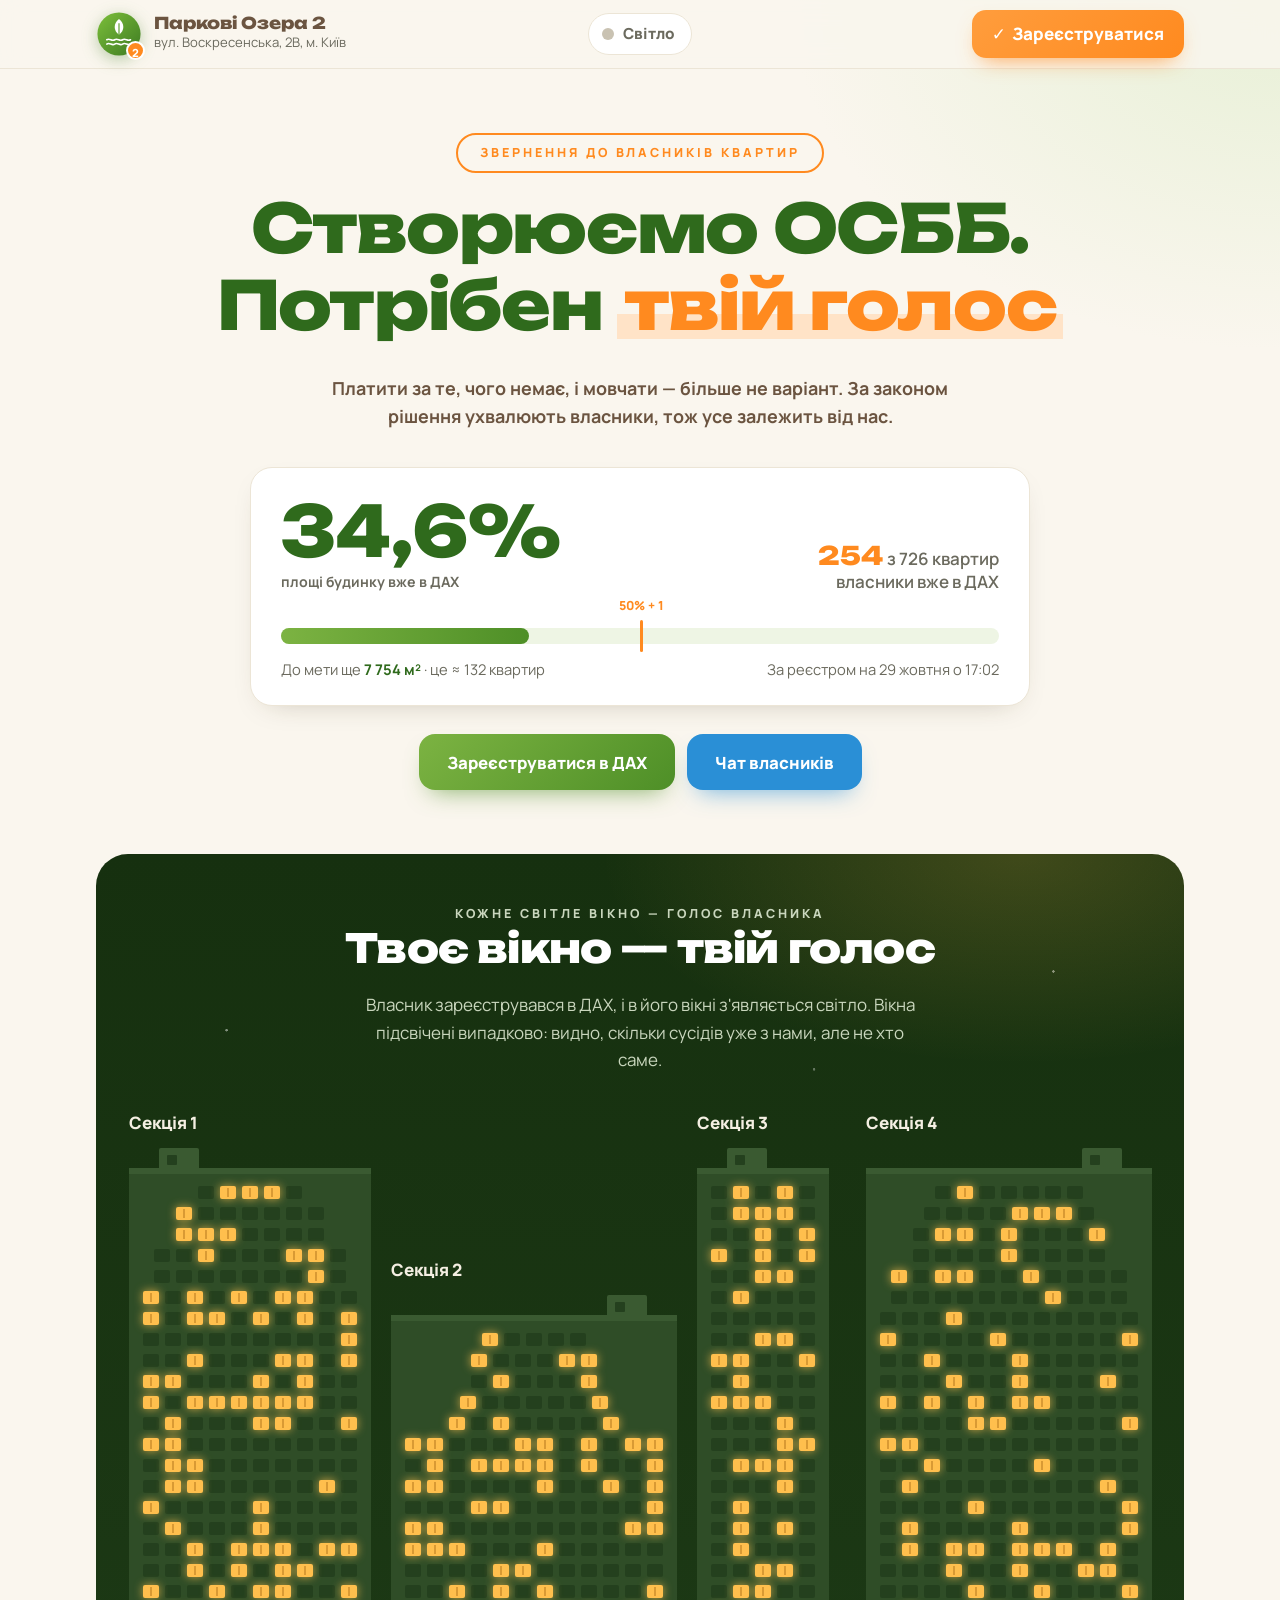
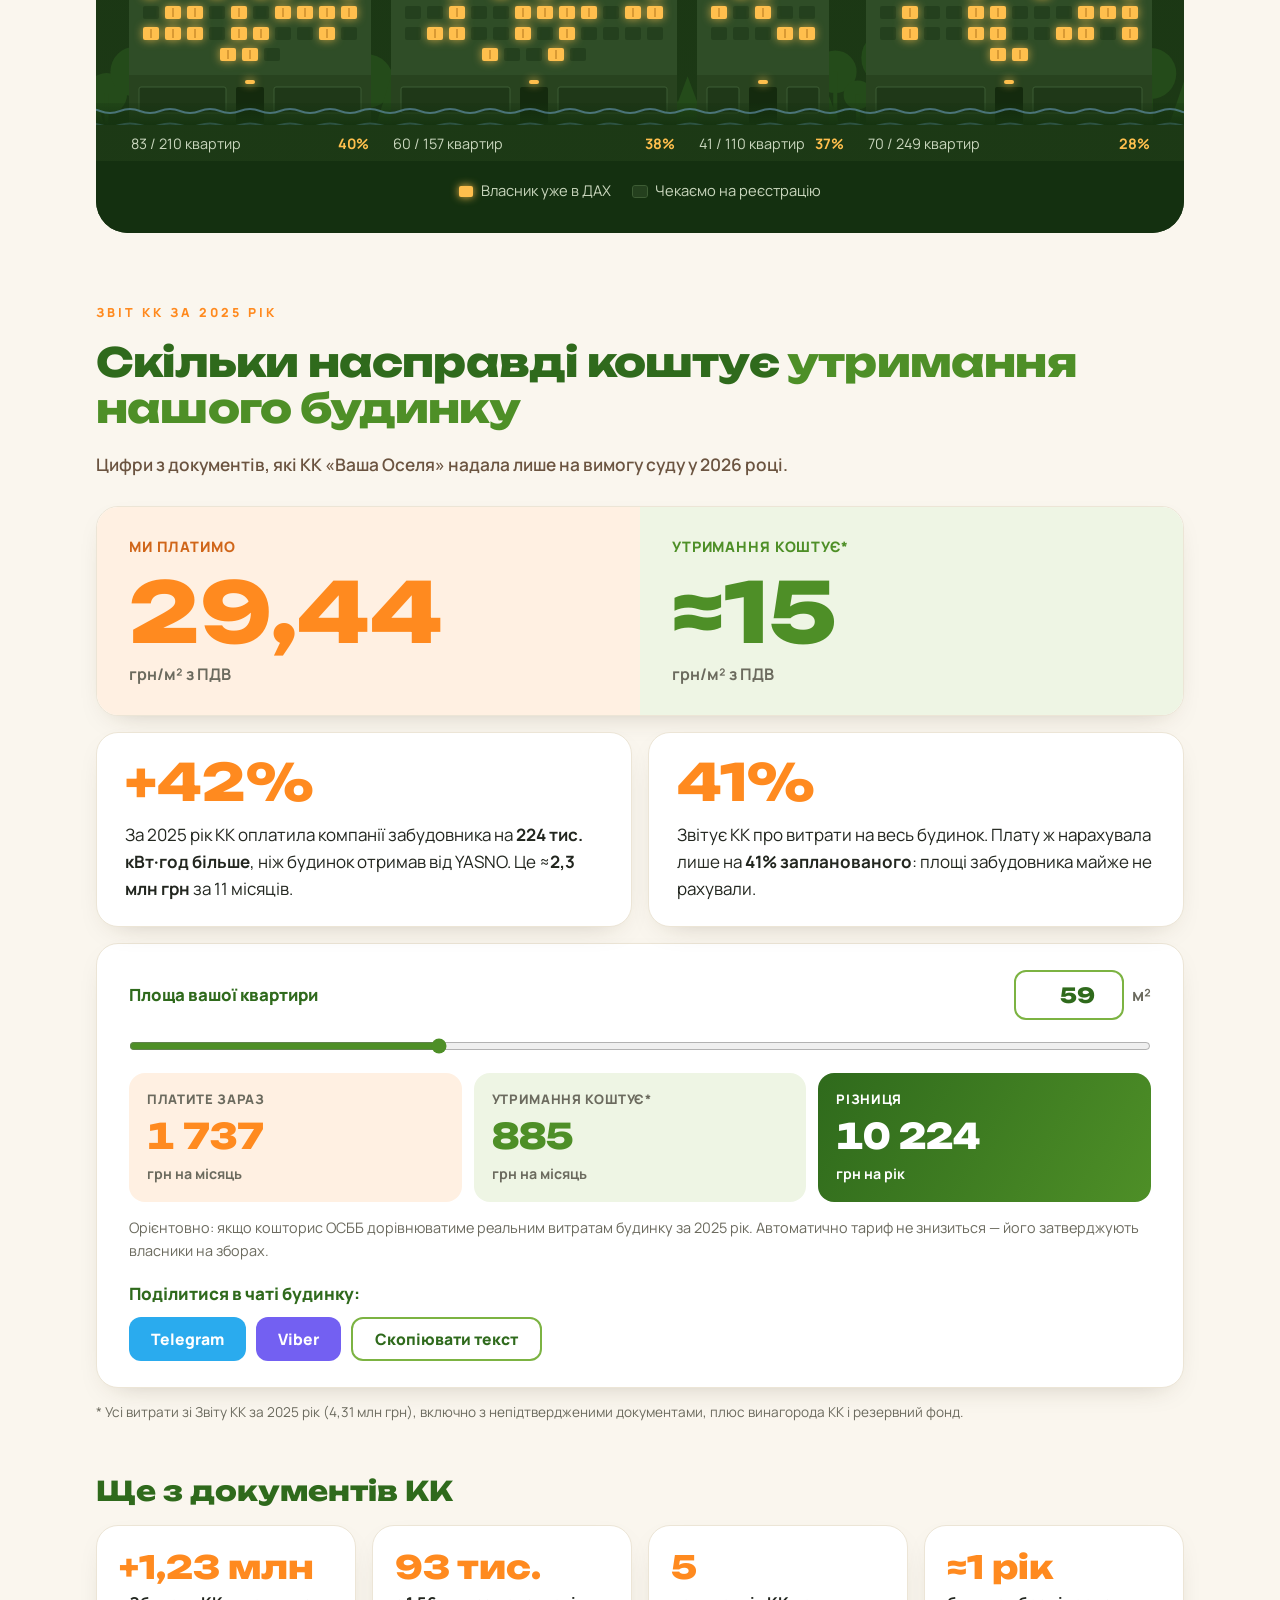
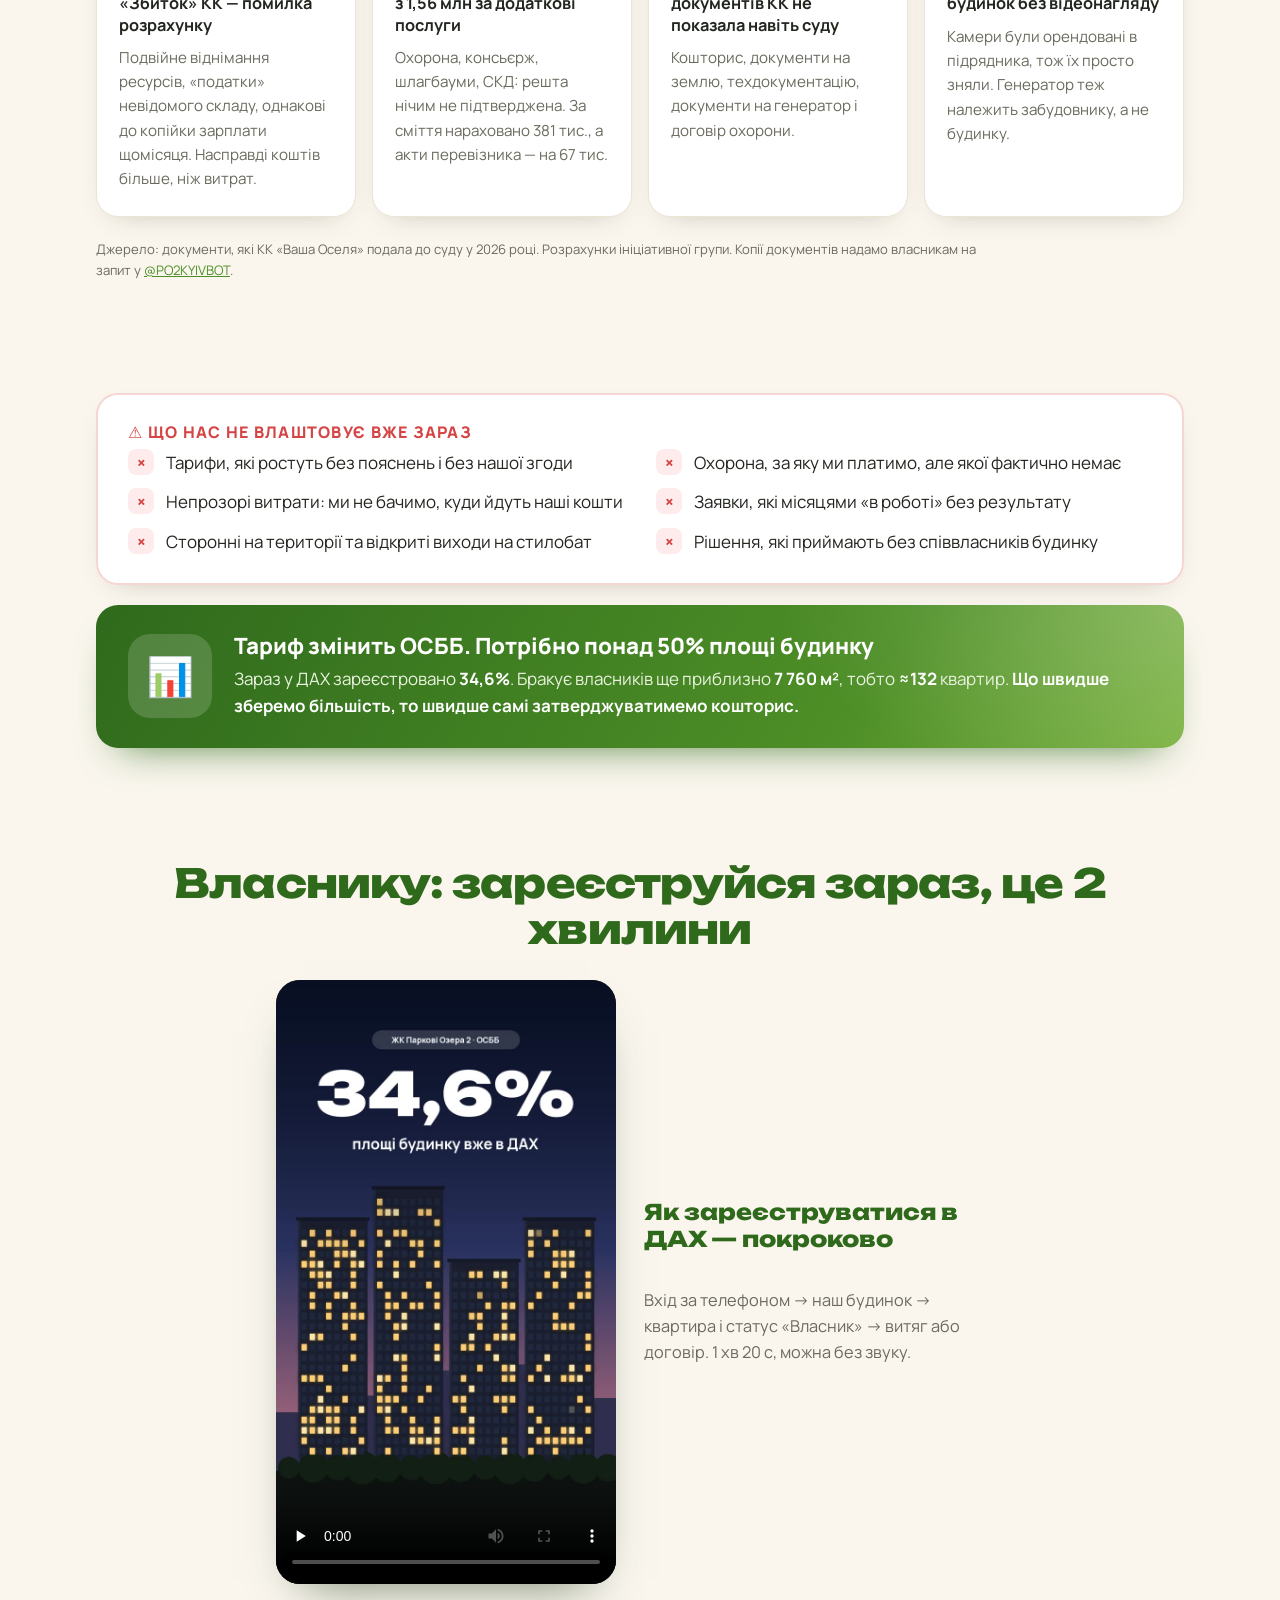
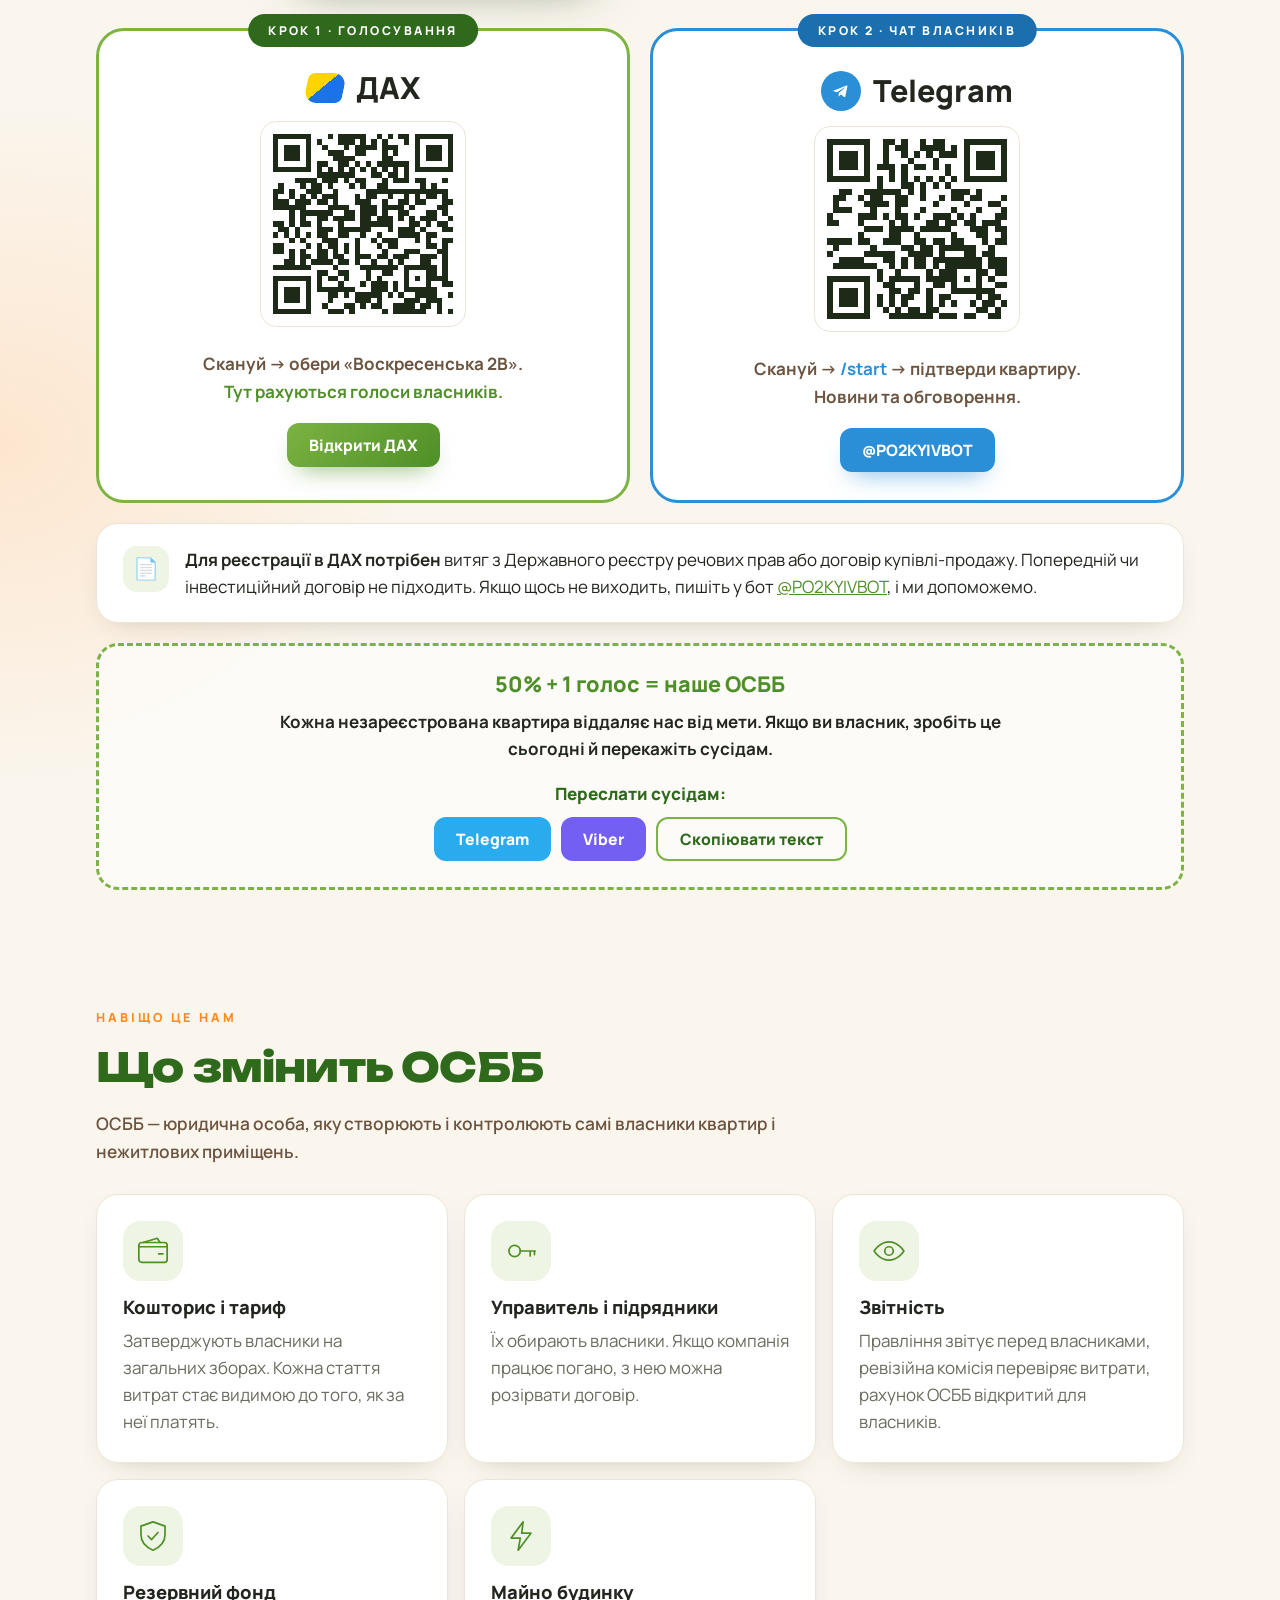
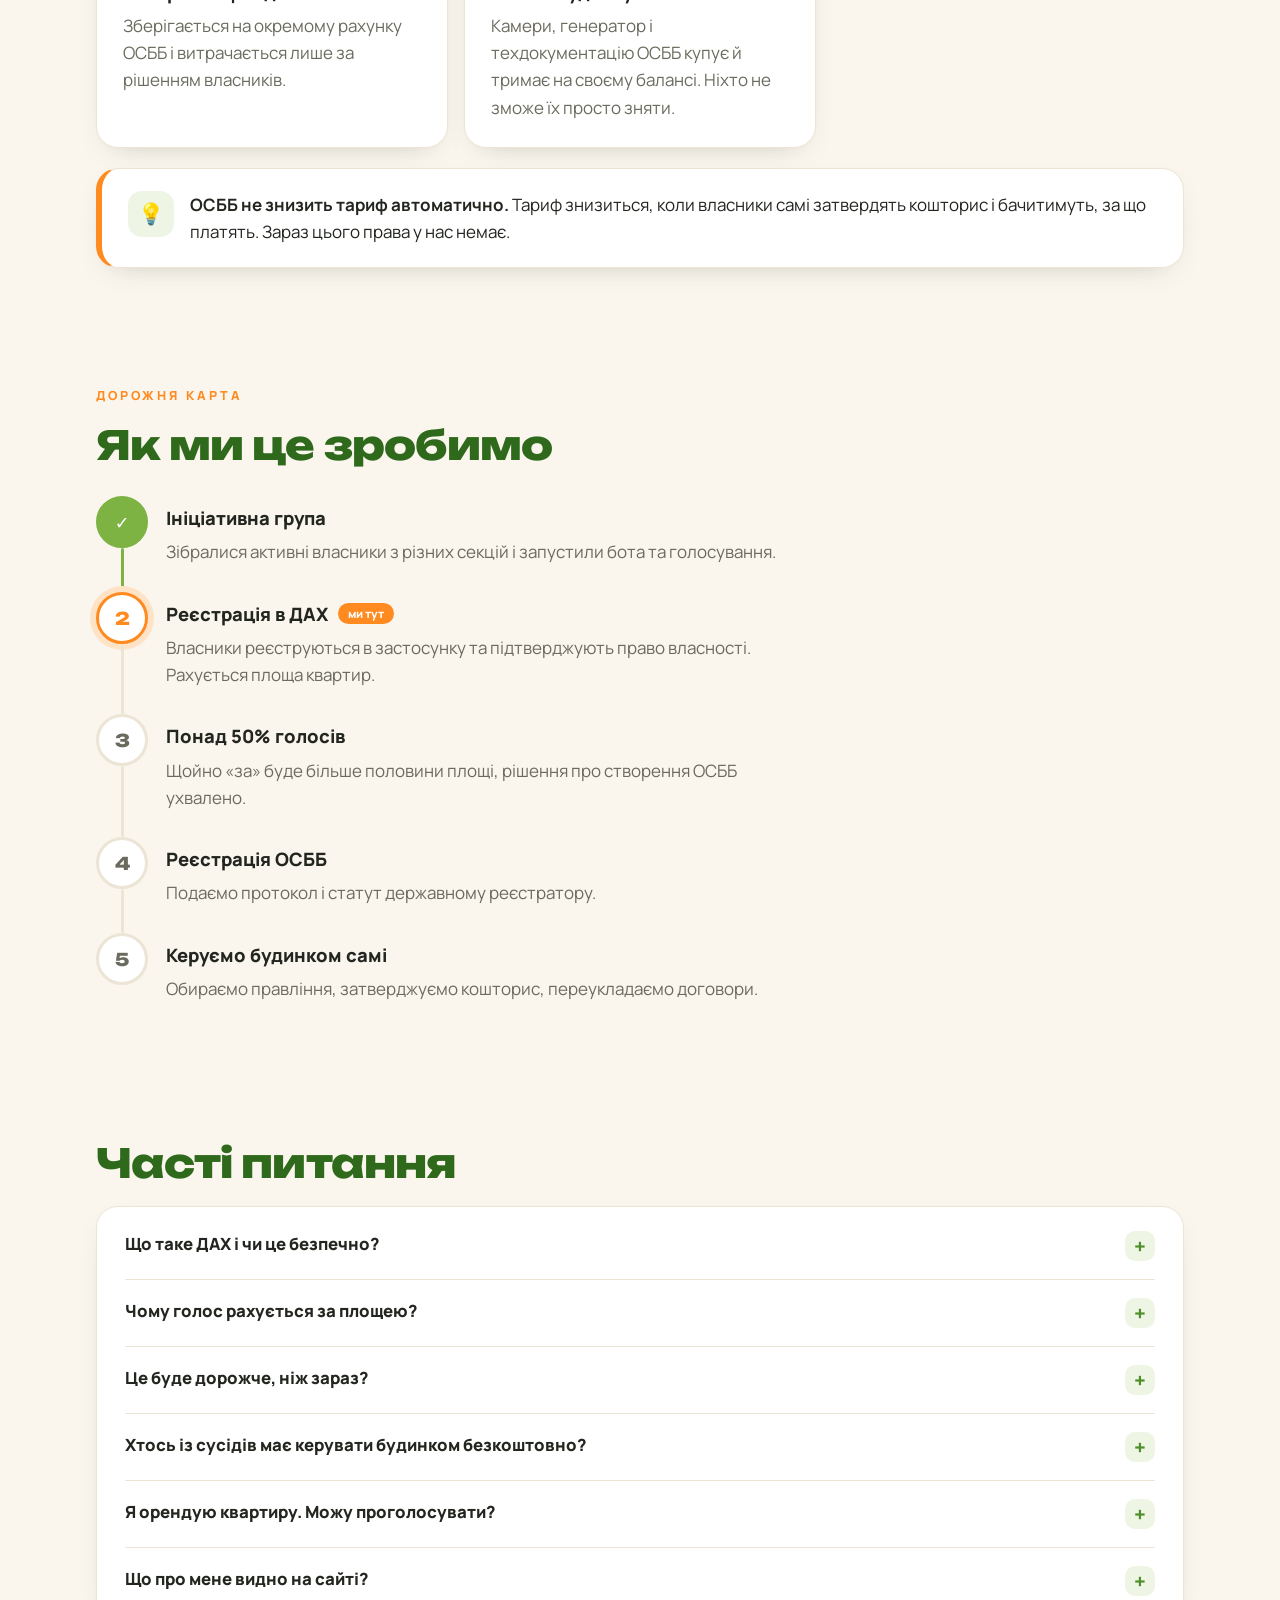
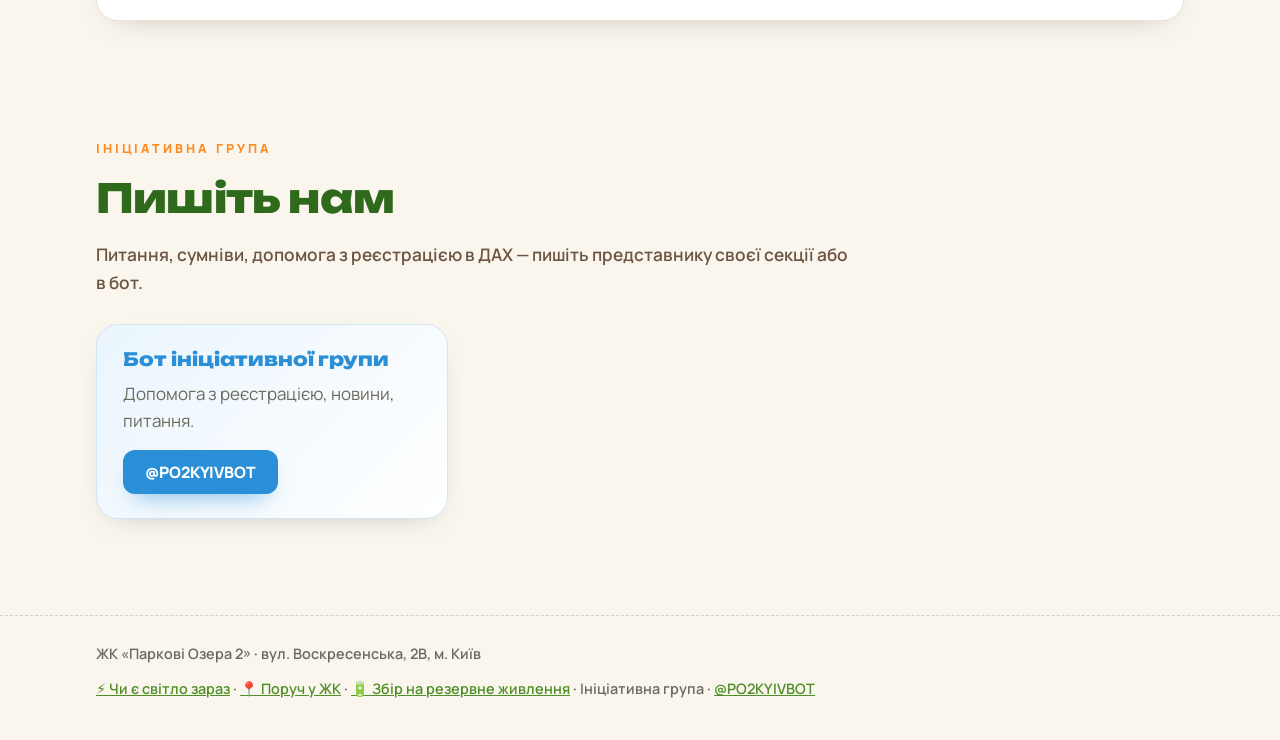
==== commit c2b4e789: "Злито main (сторінка /zbir/) зі сторінкою «Поруч» Co-Authored-By: Claude Opus 5.5 <noreply@anthropic" ====
--- a/index.html
+++ b/index.html
@@ -246,7 +246,7 @@
   <footer class="footer">
     <div class="wrap footer__in">
       <span>ЖК «<span data-bind="complex"></span>» · <span data-bind="address"></span></span>
-      <span><a href="svitlo/">⚡ Чи є світло зараз</a> · <a href="poruch/">📍 Поруч у ЖК</a> · Ініціативна група · <a data-href="botUrl" target="_blank" rel="noopener" data-bind="botName"></a></span>
+      <span><a href="svitlo/">⚡ Чи є світло зараз</a> · <a href="poruch/">📍 Поруч у ЖК</a> · <a href="zbir/">🔋 Збір на резервне живлення</a> · Ініціативна група · <a data-href="botUrl" target="_blank" rel="noopener" data-bind="botName"></a></span>
     </div>
   </footer>
 
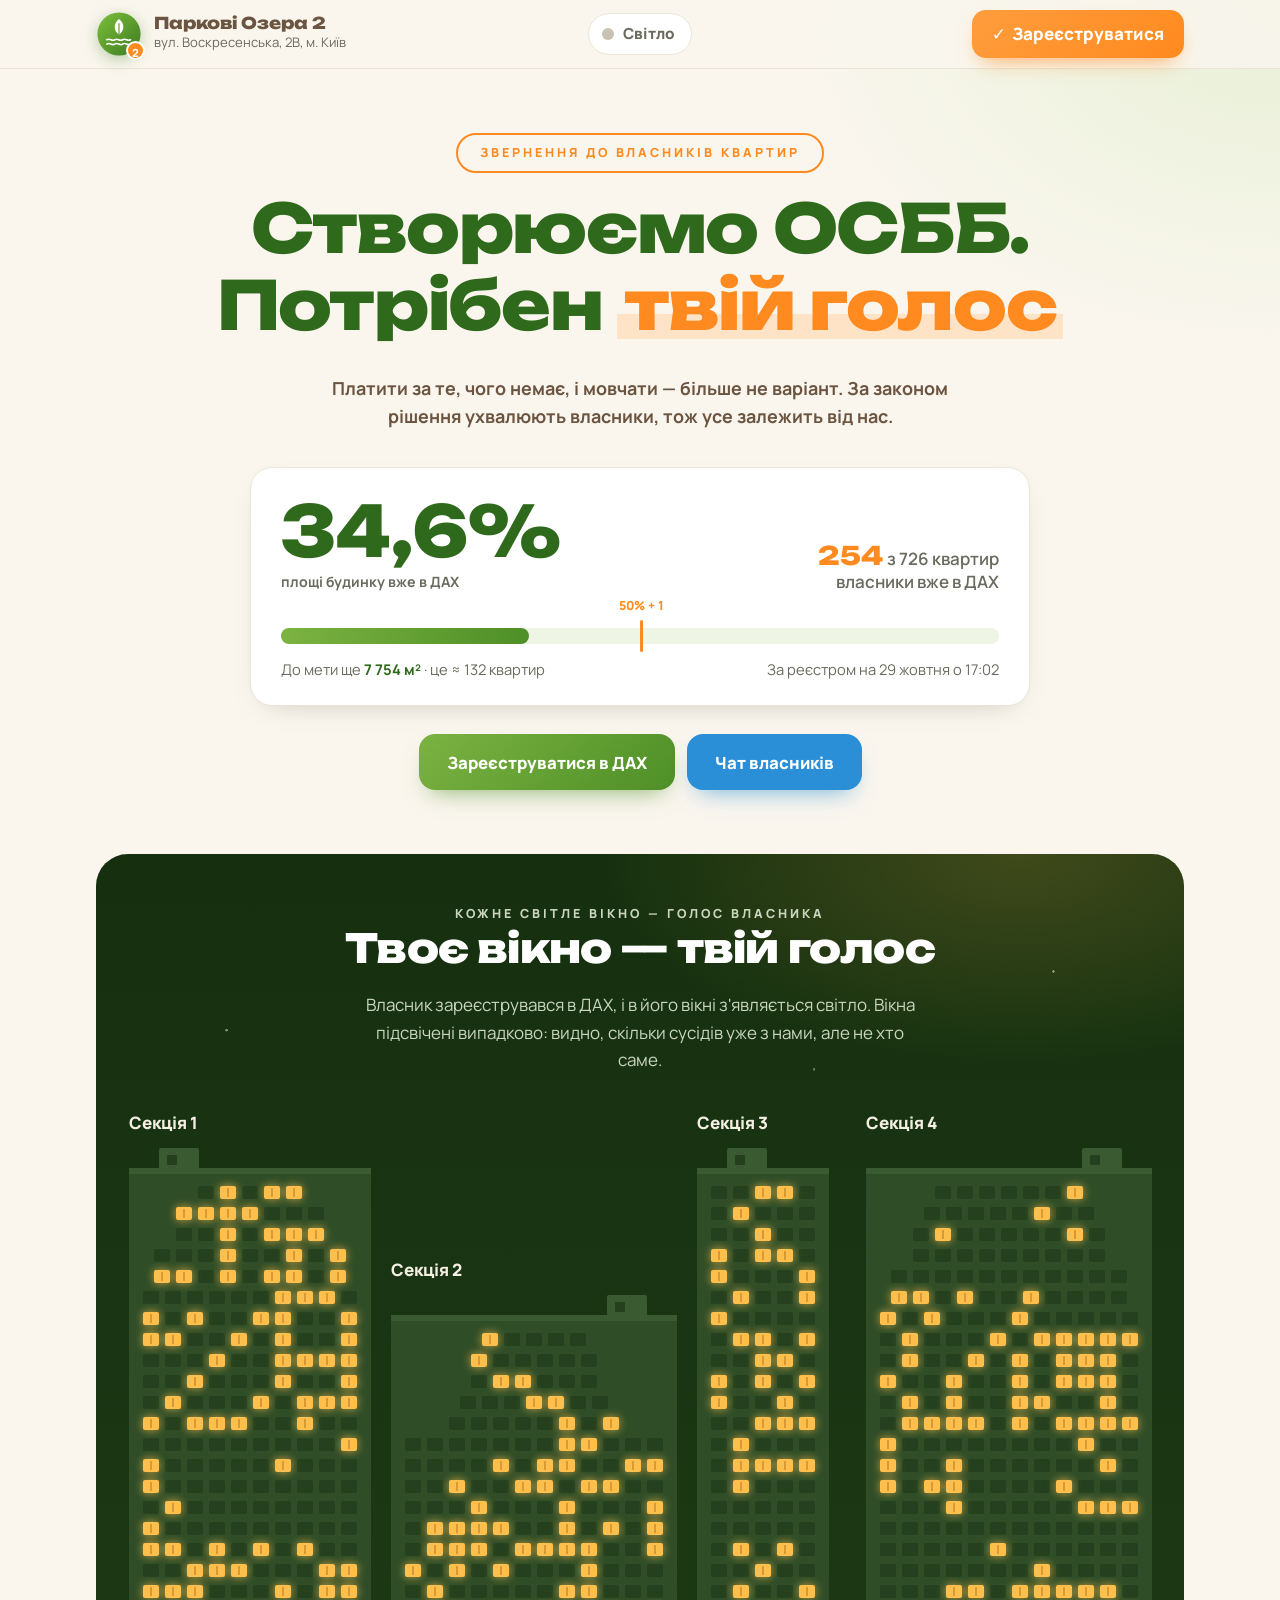
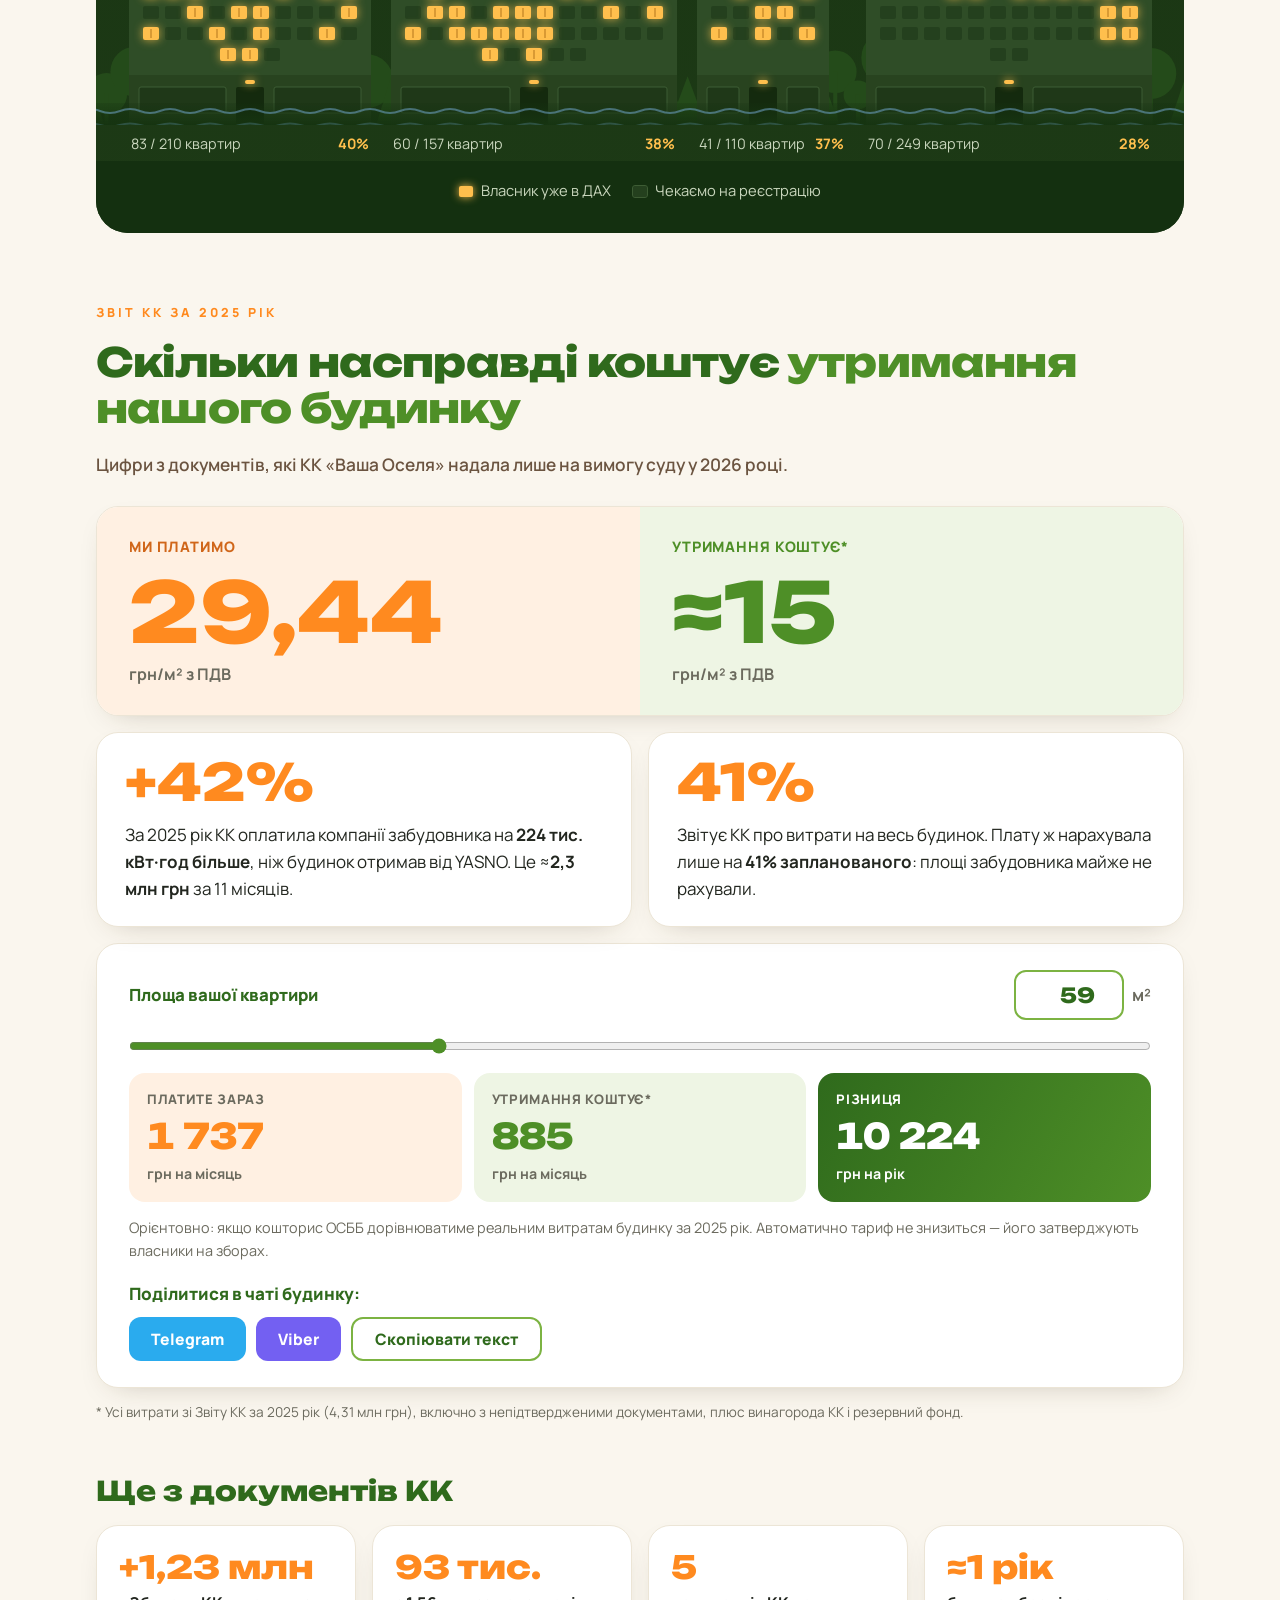
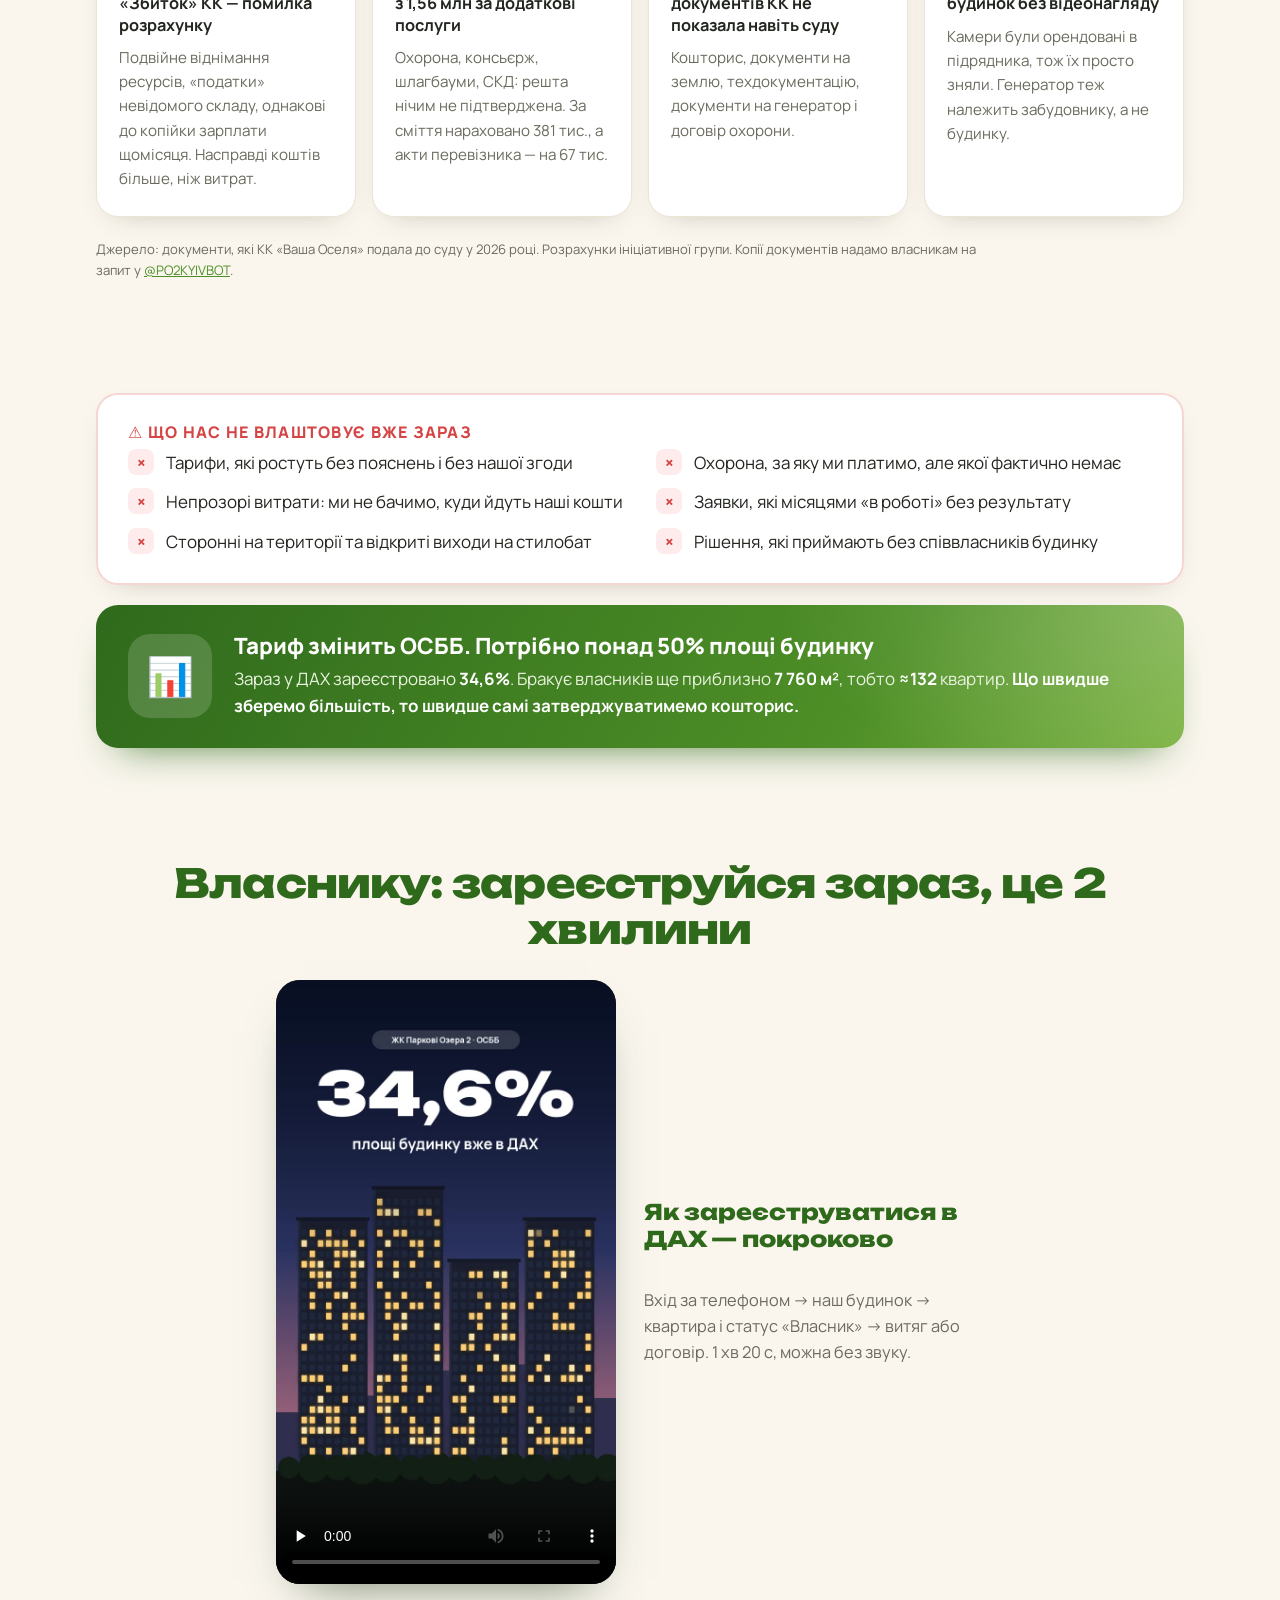
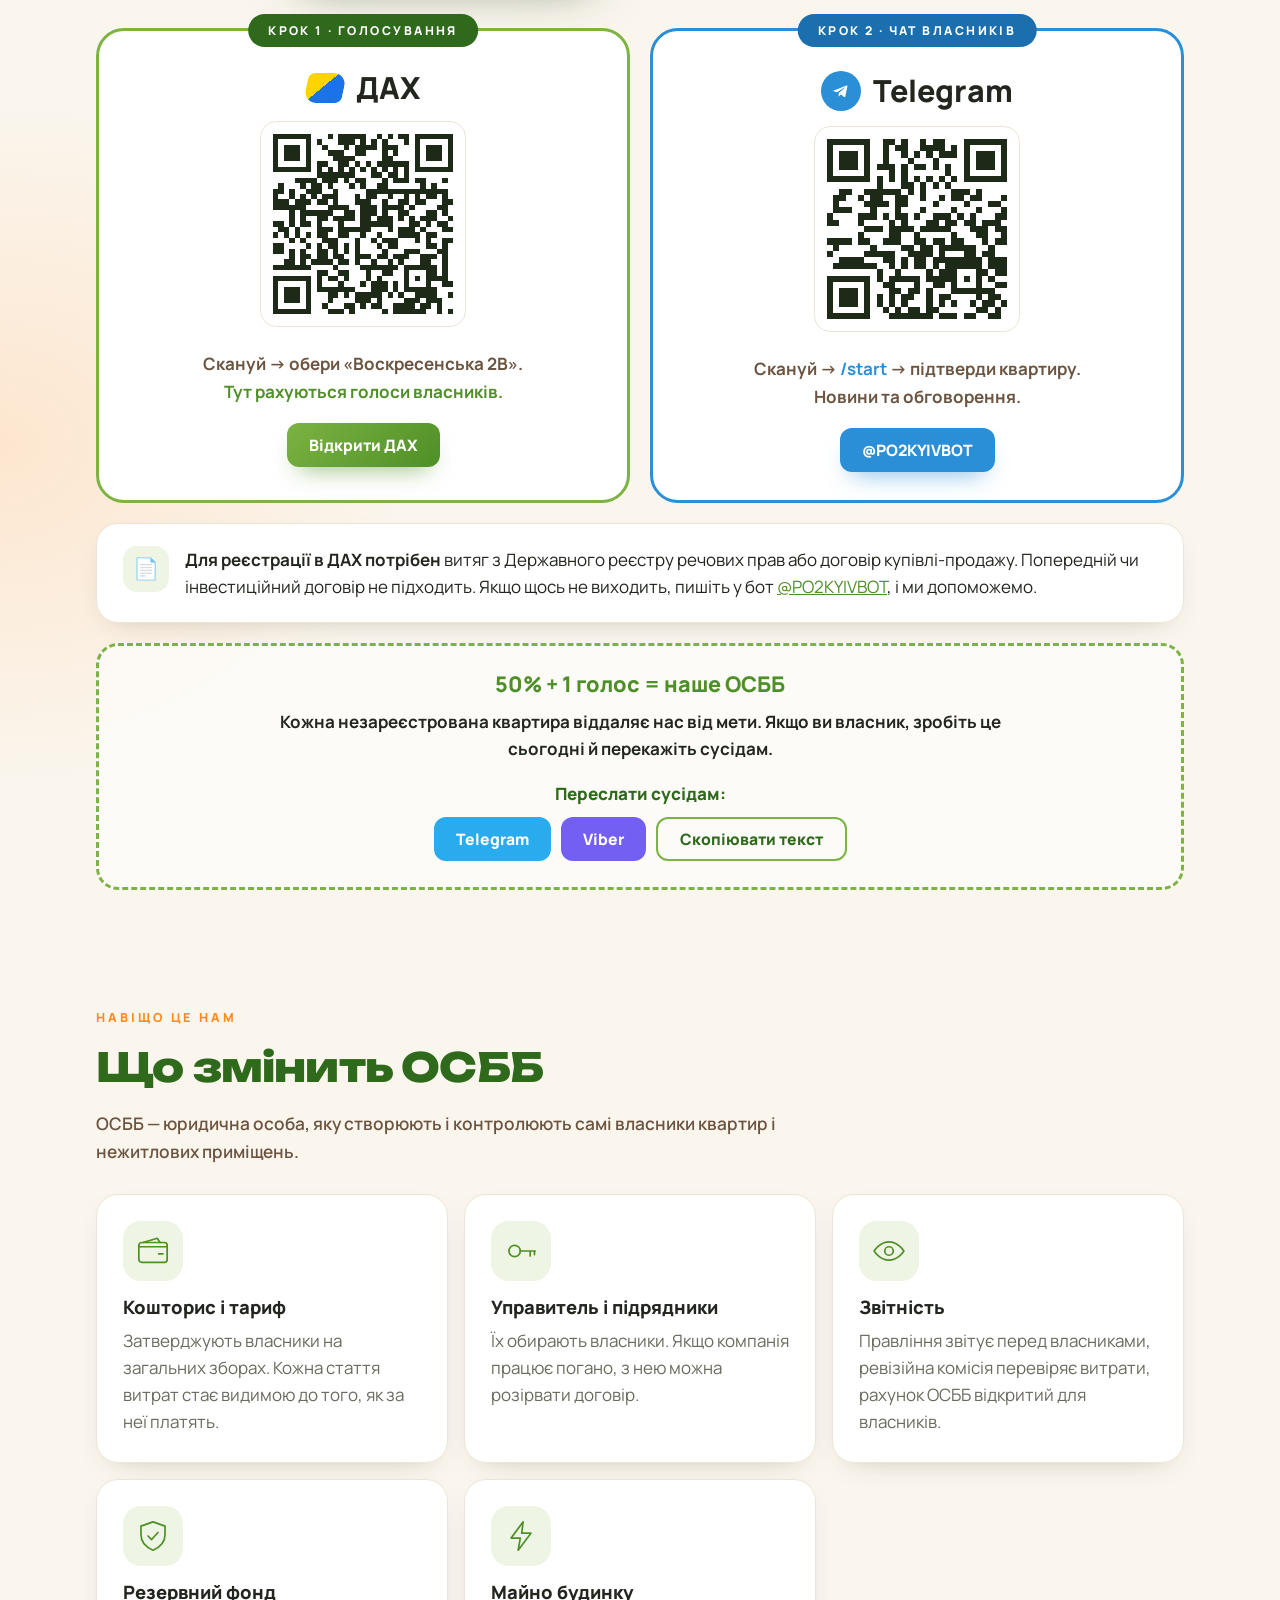
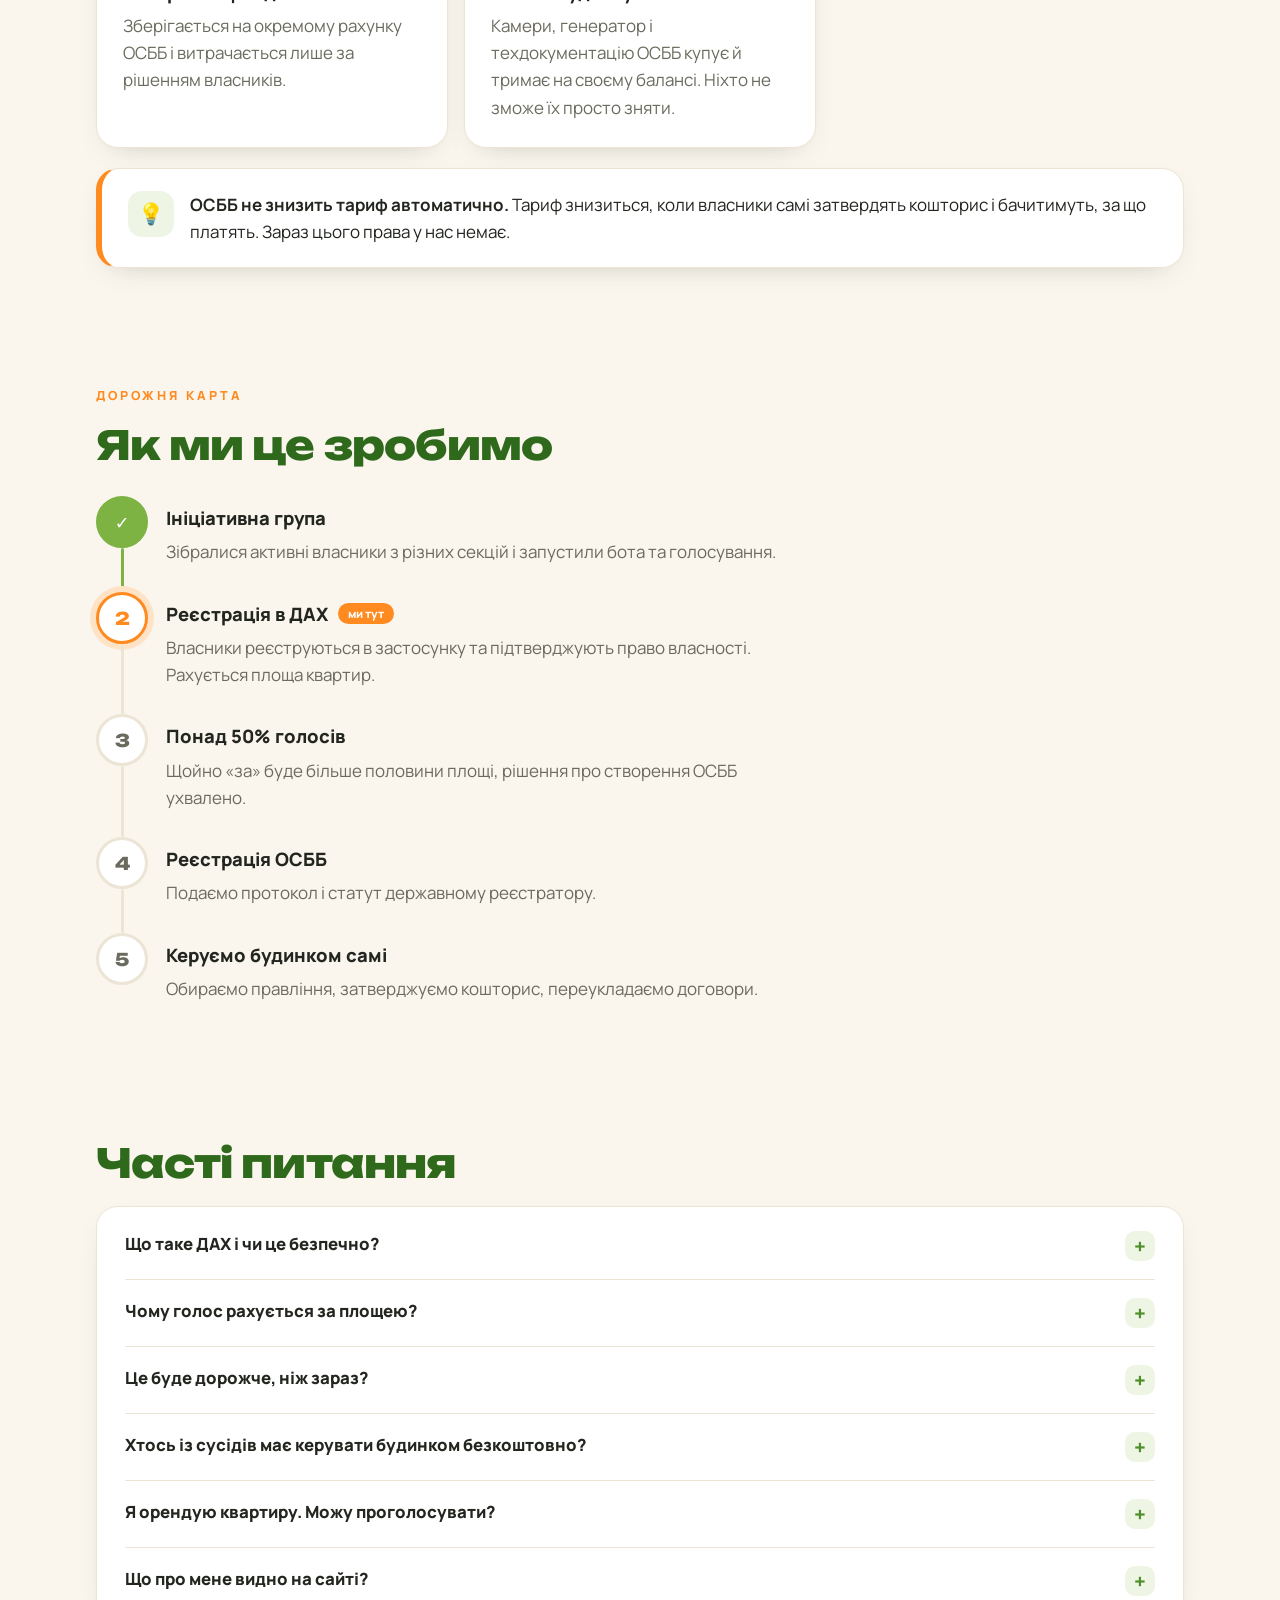
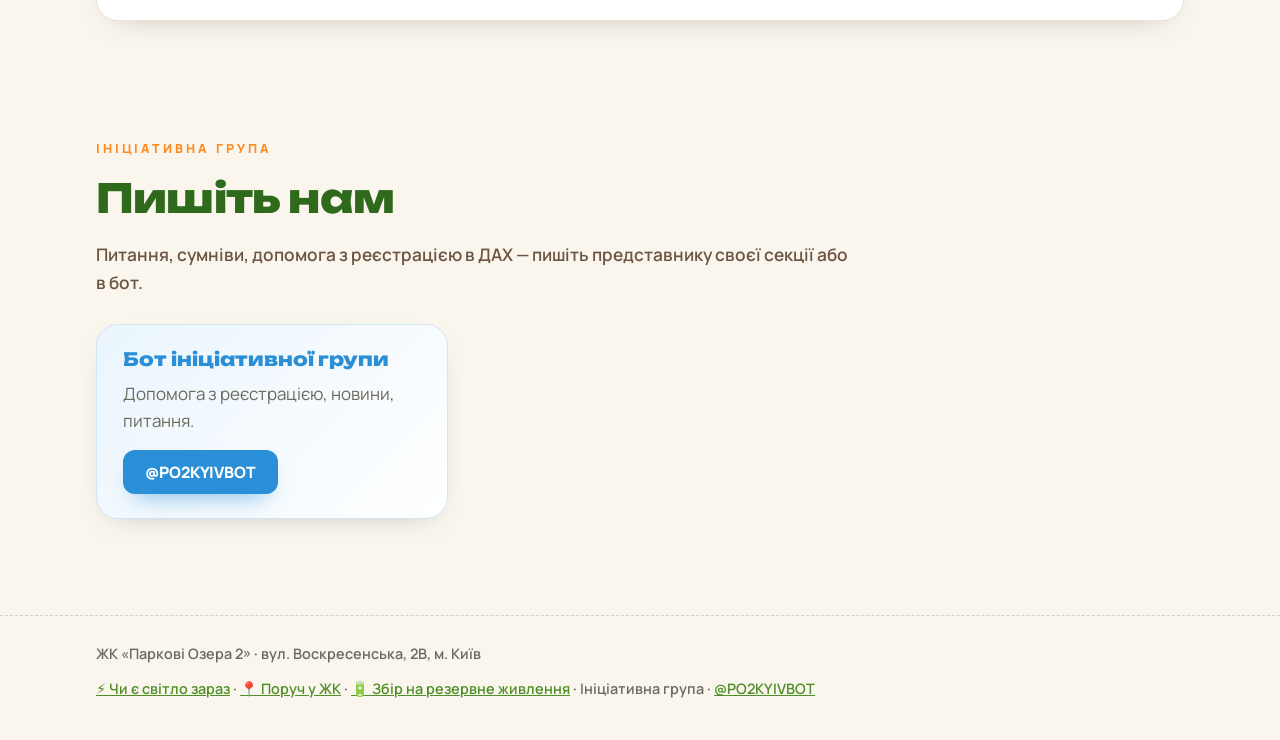
==== commit 6b71a545: "«Поруч»: форма «Додати заклад» на сторінці → таблиця власника (Apps Script), замість чужого бота Co-" ====
--- a/index.html
+++ b/index.html
@@ -250,7 +250,7 @@
     </div>
   </footer>
 
-  <script src="data.js?v=20261127a"></script>
+  <script src="data.js?v=20261127b"></script>
   <script src="votes.js?v=20261127a"></script>
   <script src="power.js?v=20261127a"></script>
   <script src="app.js?v=20261127a"></script>
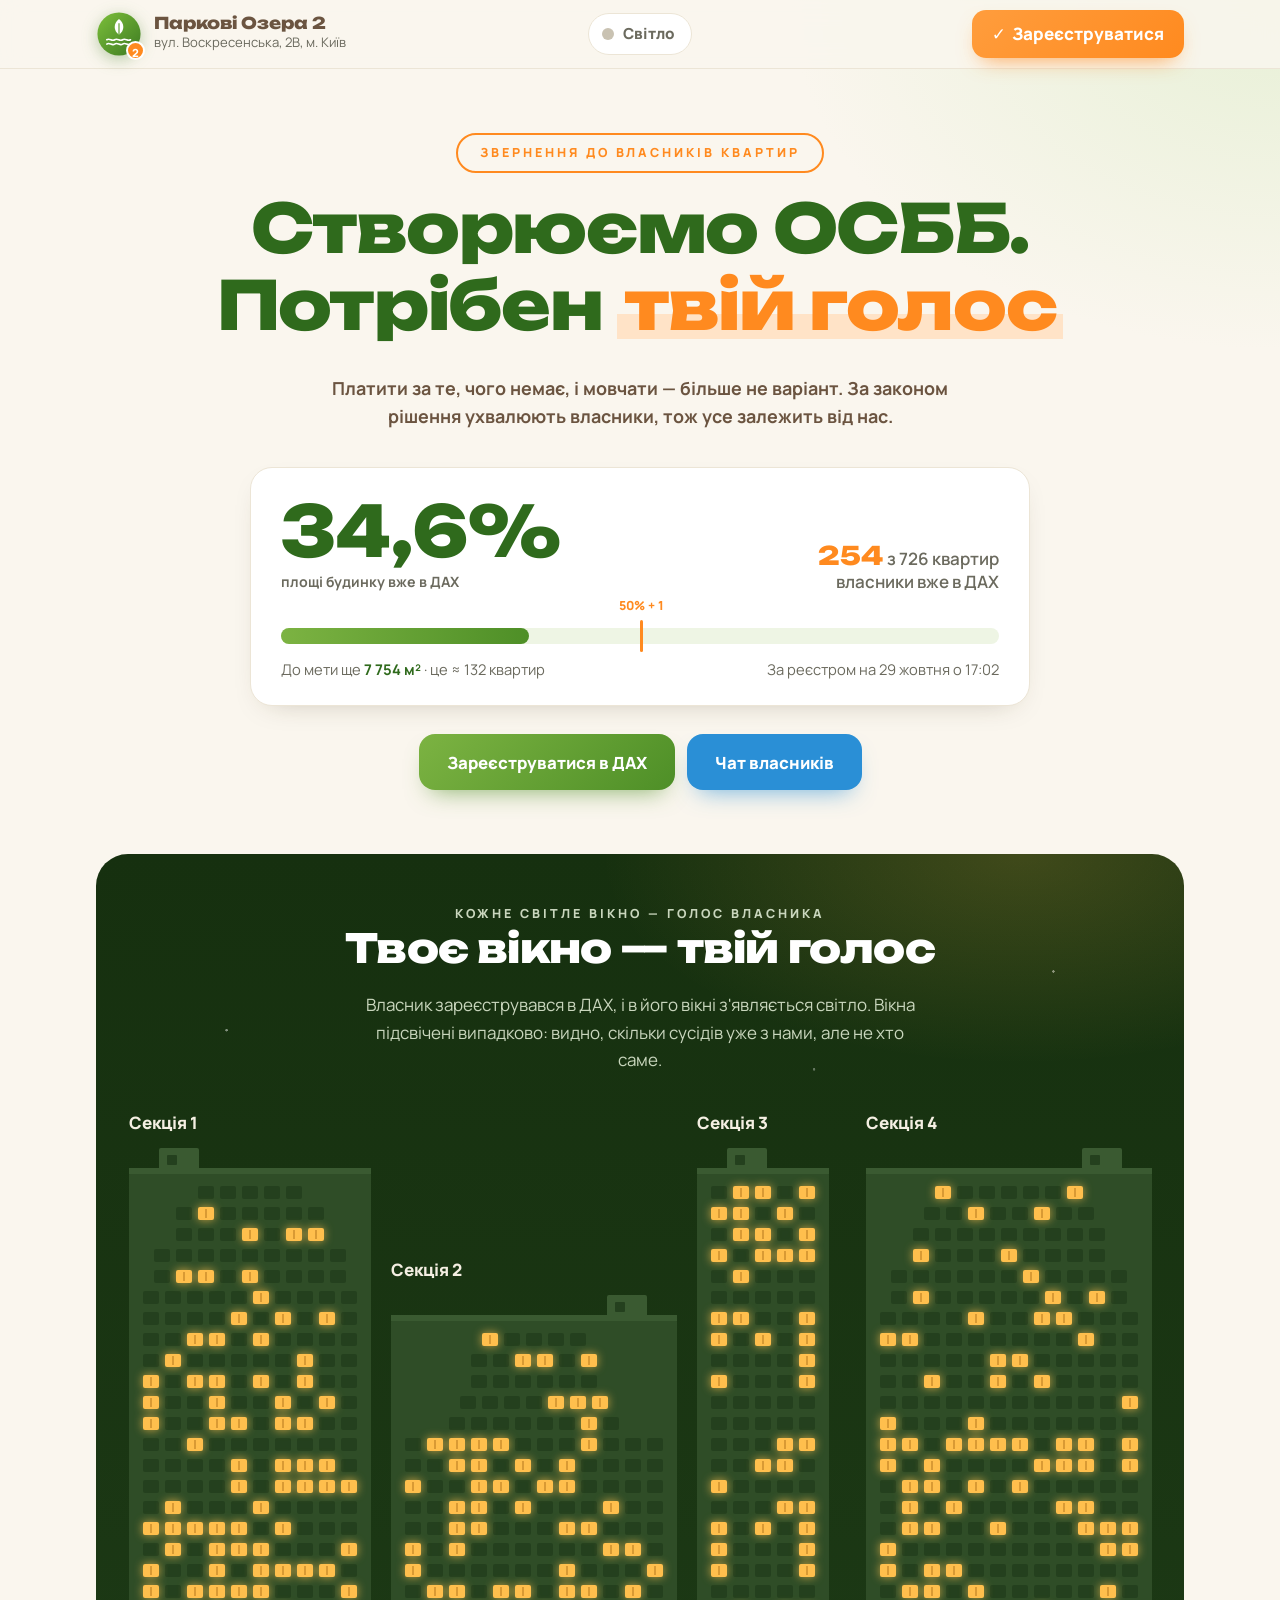
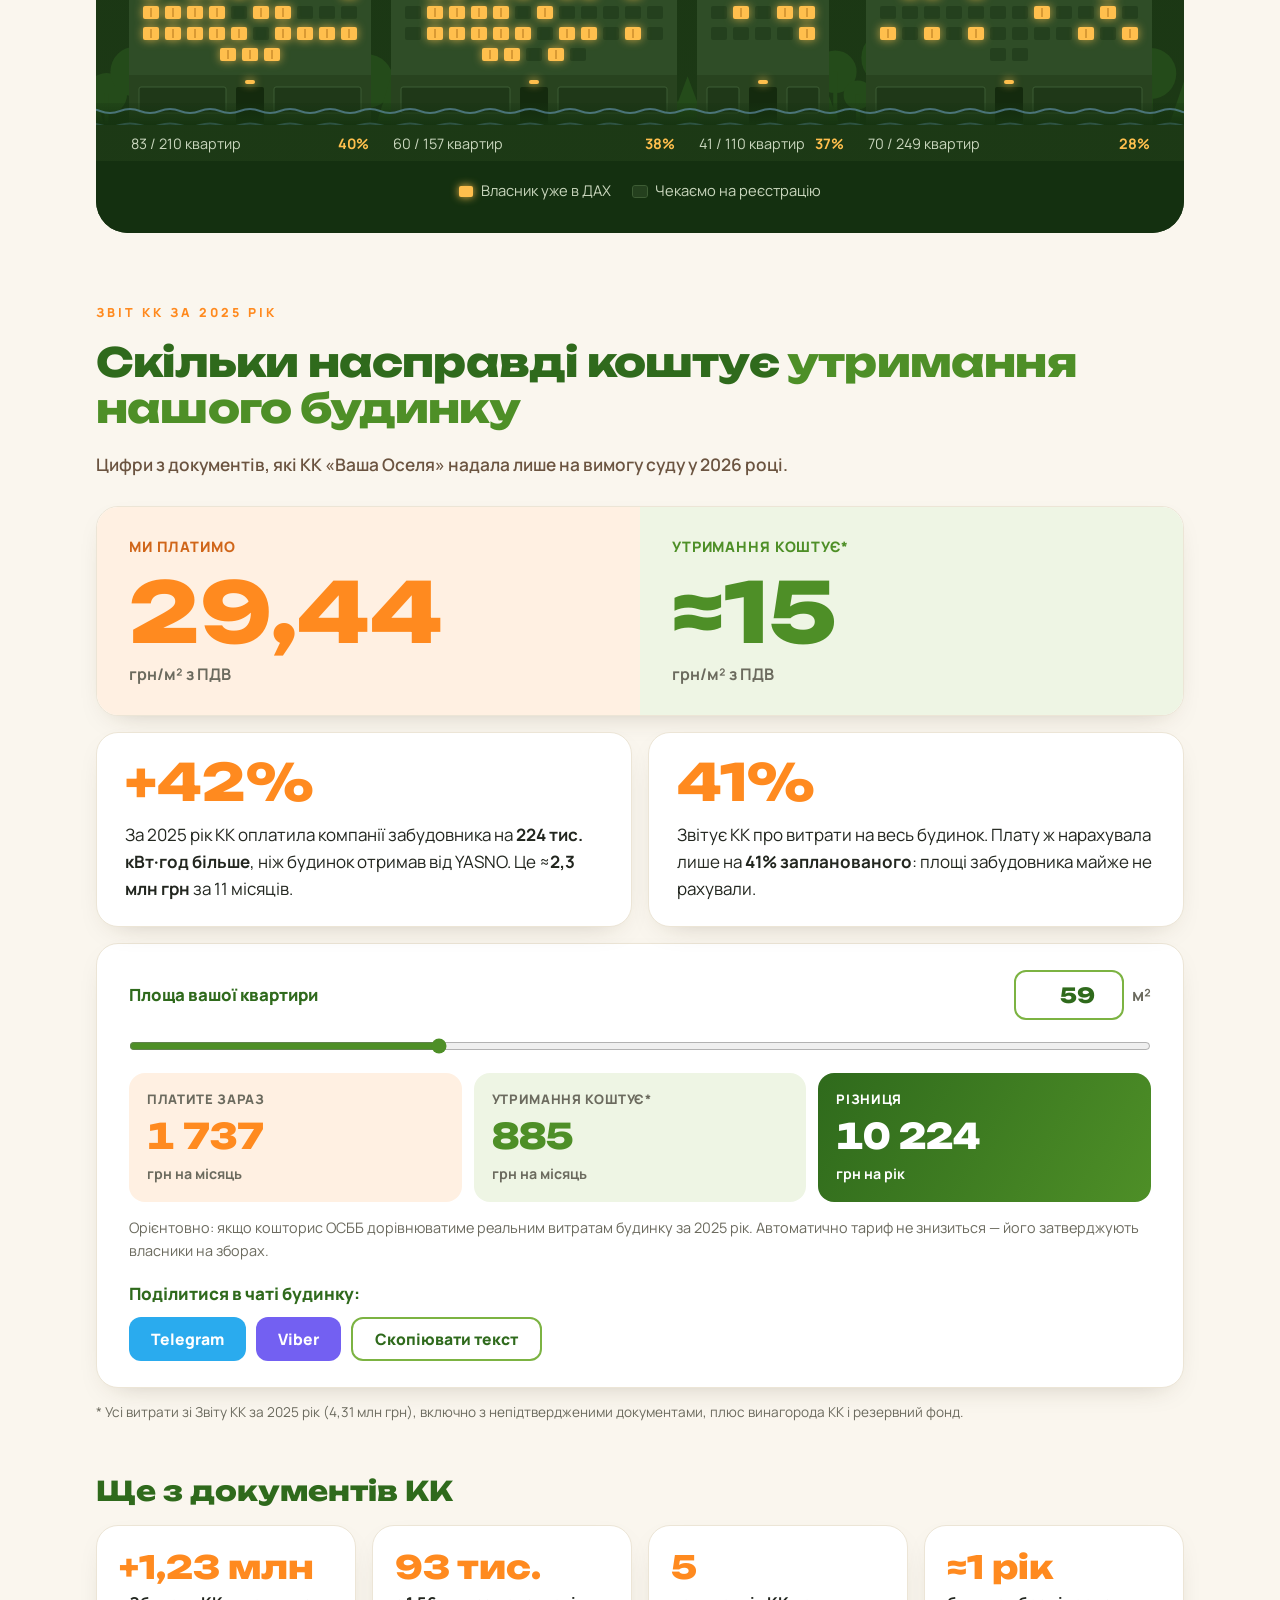
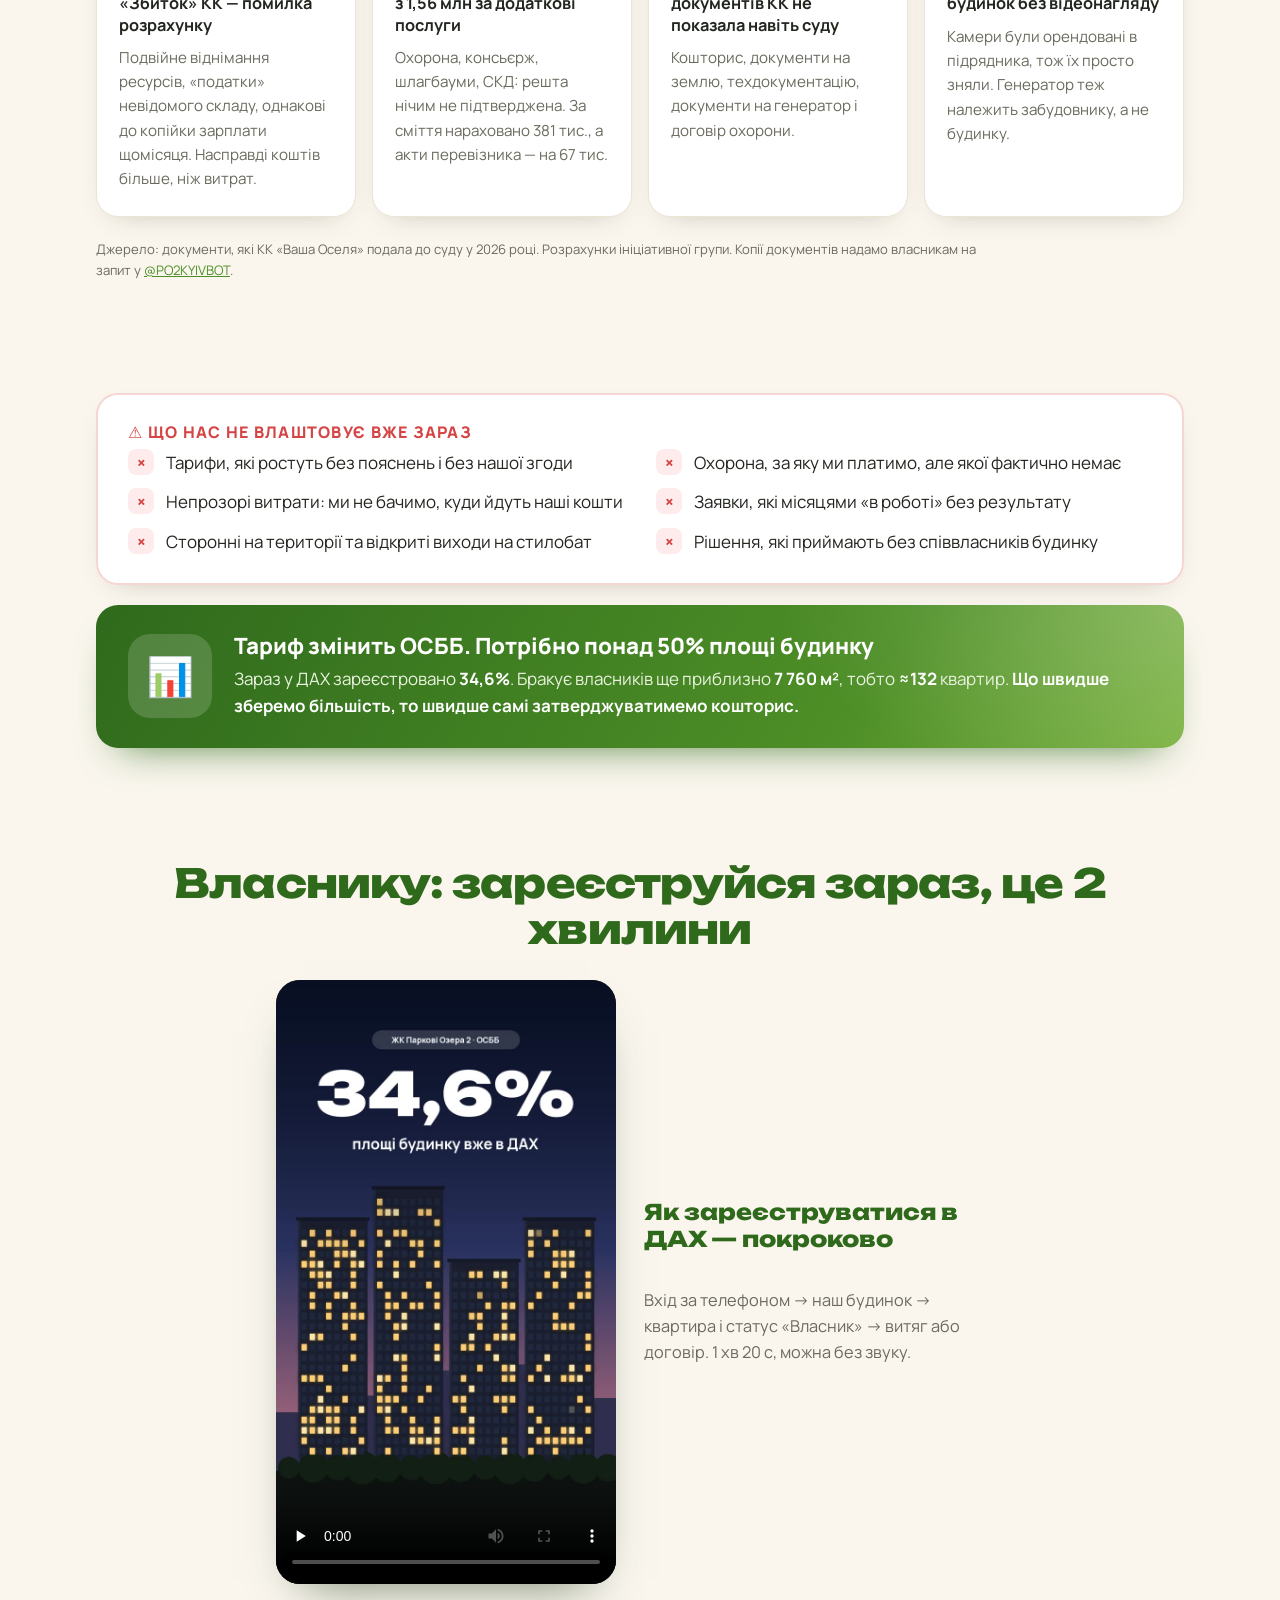
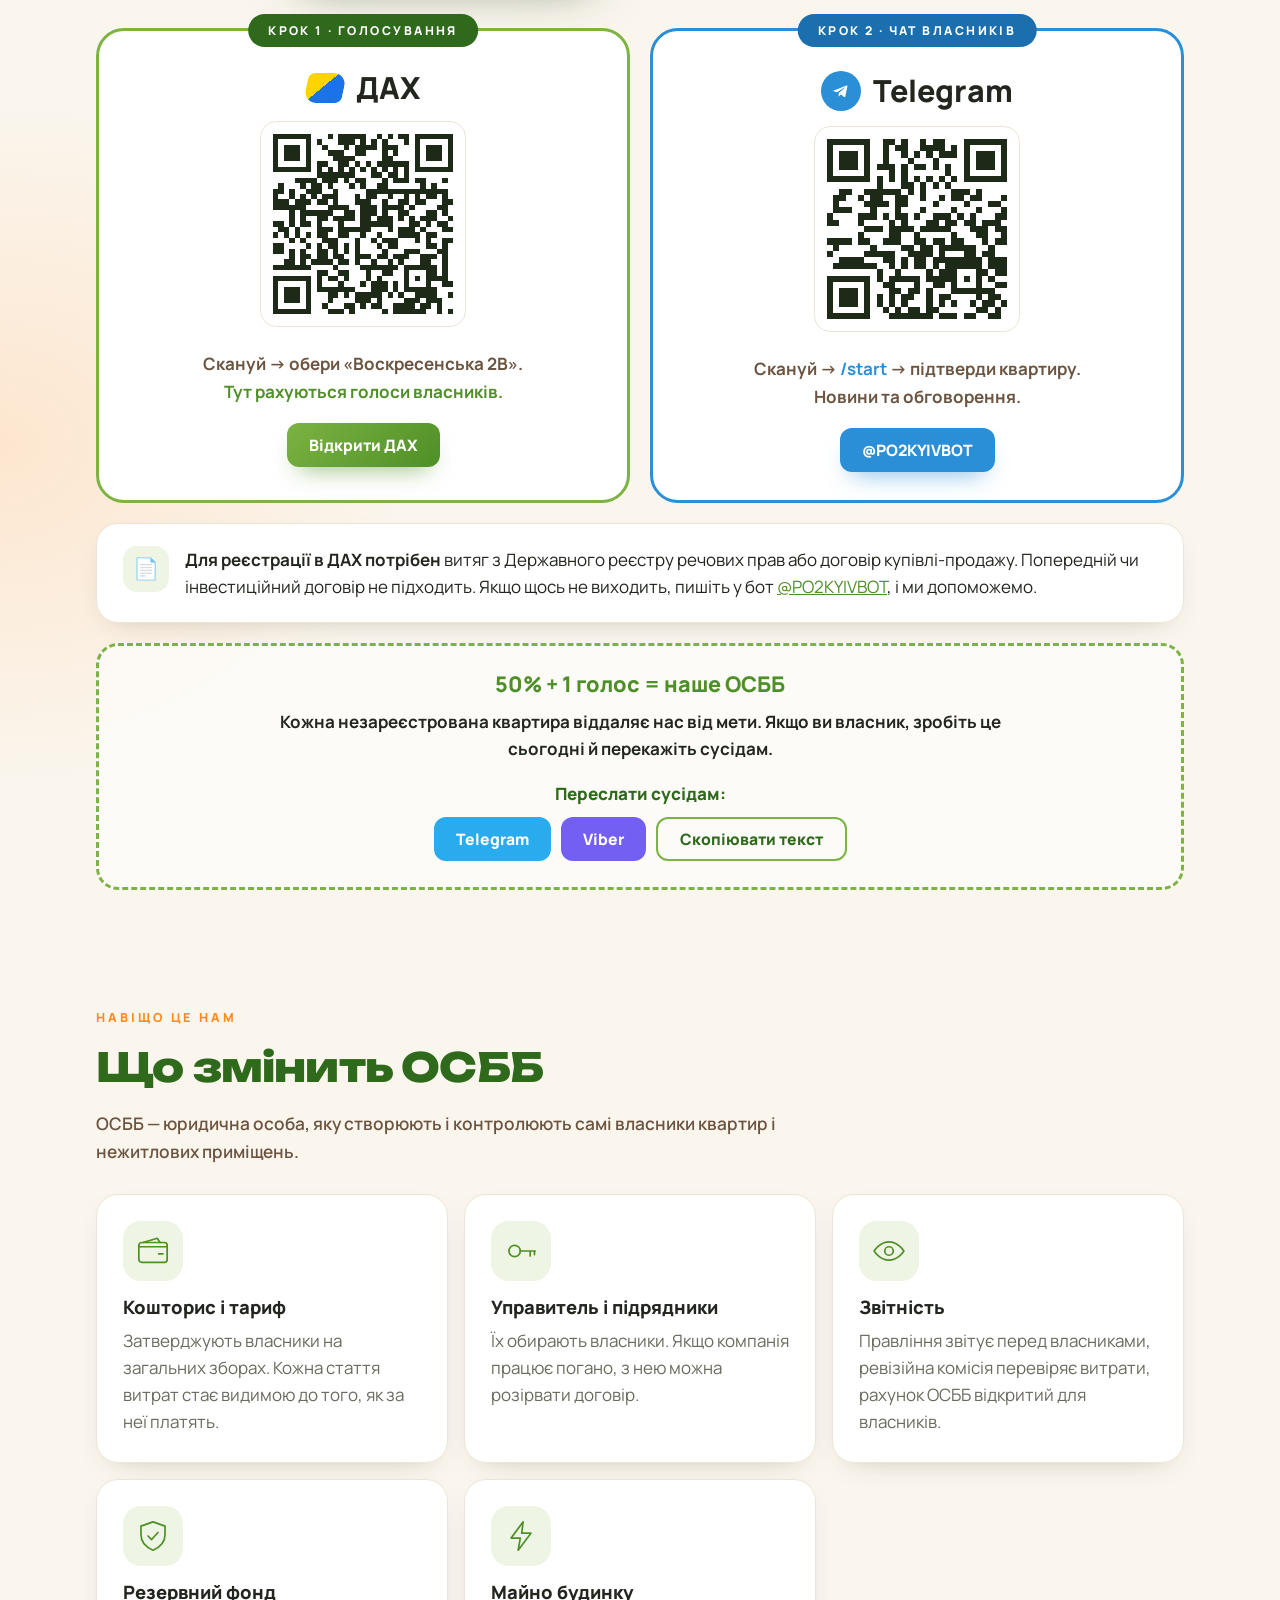
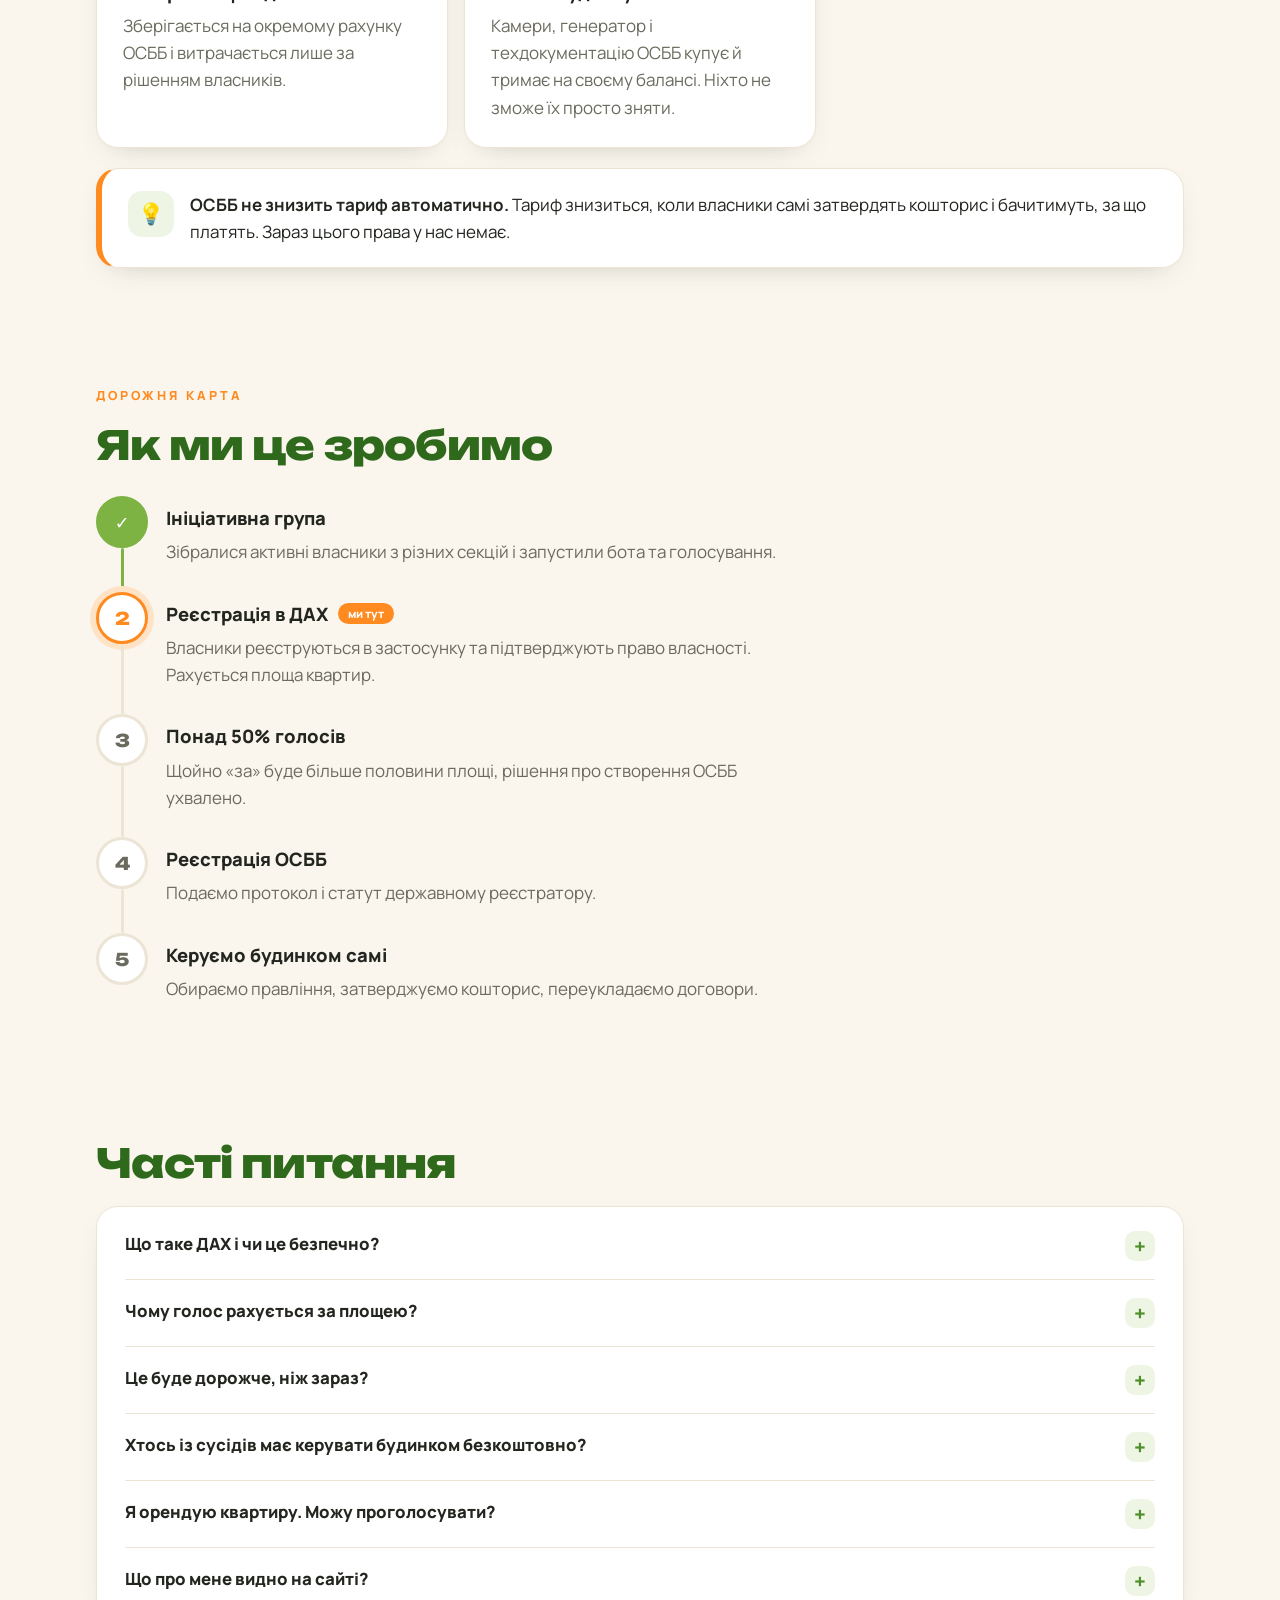
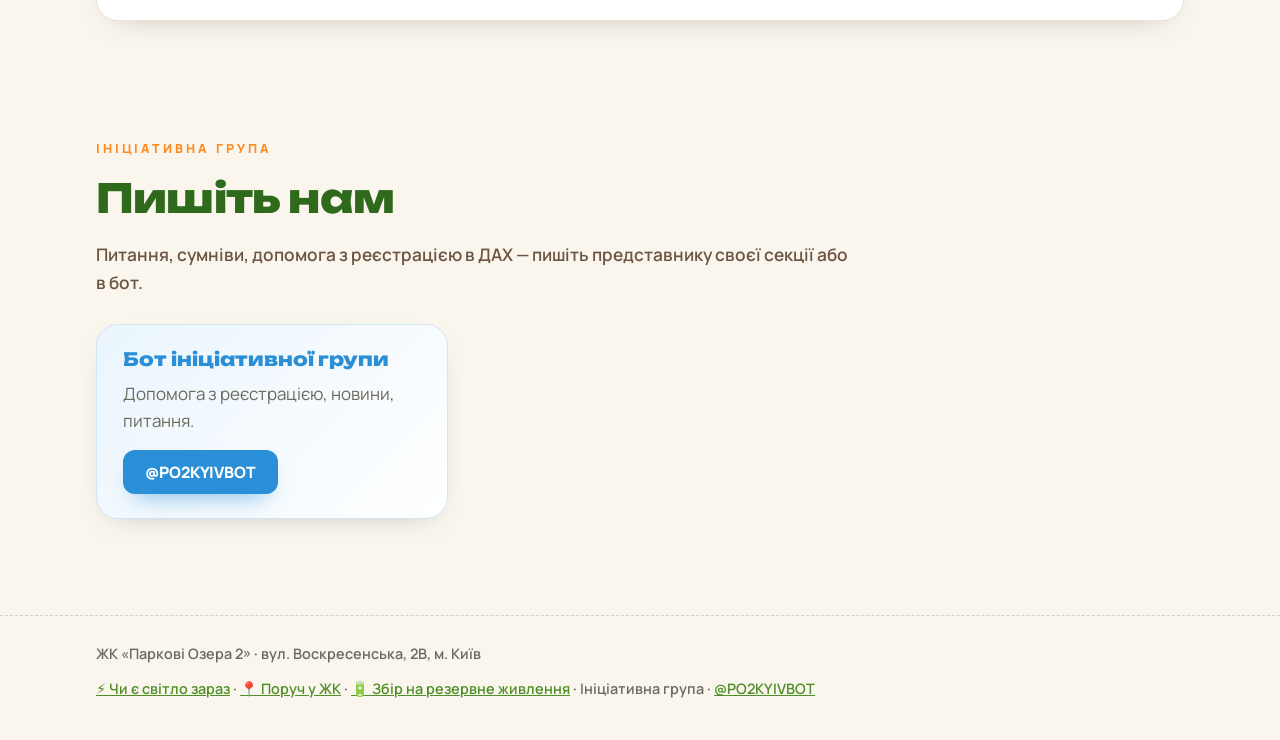
==== commit c15c7bba: "«Поруч»: під'єднано веб-застосунок таблиці комерції (заклади + форма «Додати заклад») Co-Authored-By" ====
--- a/index.html
+++ b/index.html
@@ -250,7 +250,7 @@
     </div>
   </footer>
 
-  <script src="data.js?v=20261127b"></script>
+  <script src="data.js?v=20261128a"></script>
   <script src="votes.js?v=20261127a"></script>
   <script src="power.js?v=20261127a"></script>
   <script src="app.js?v=20261127a"></script>
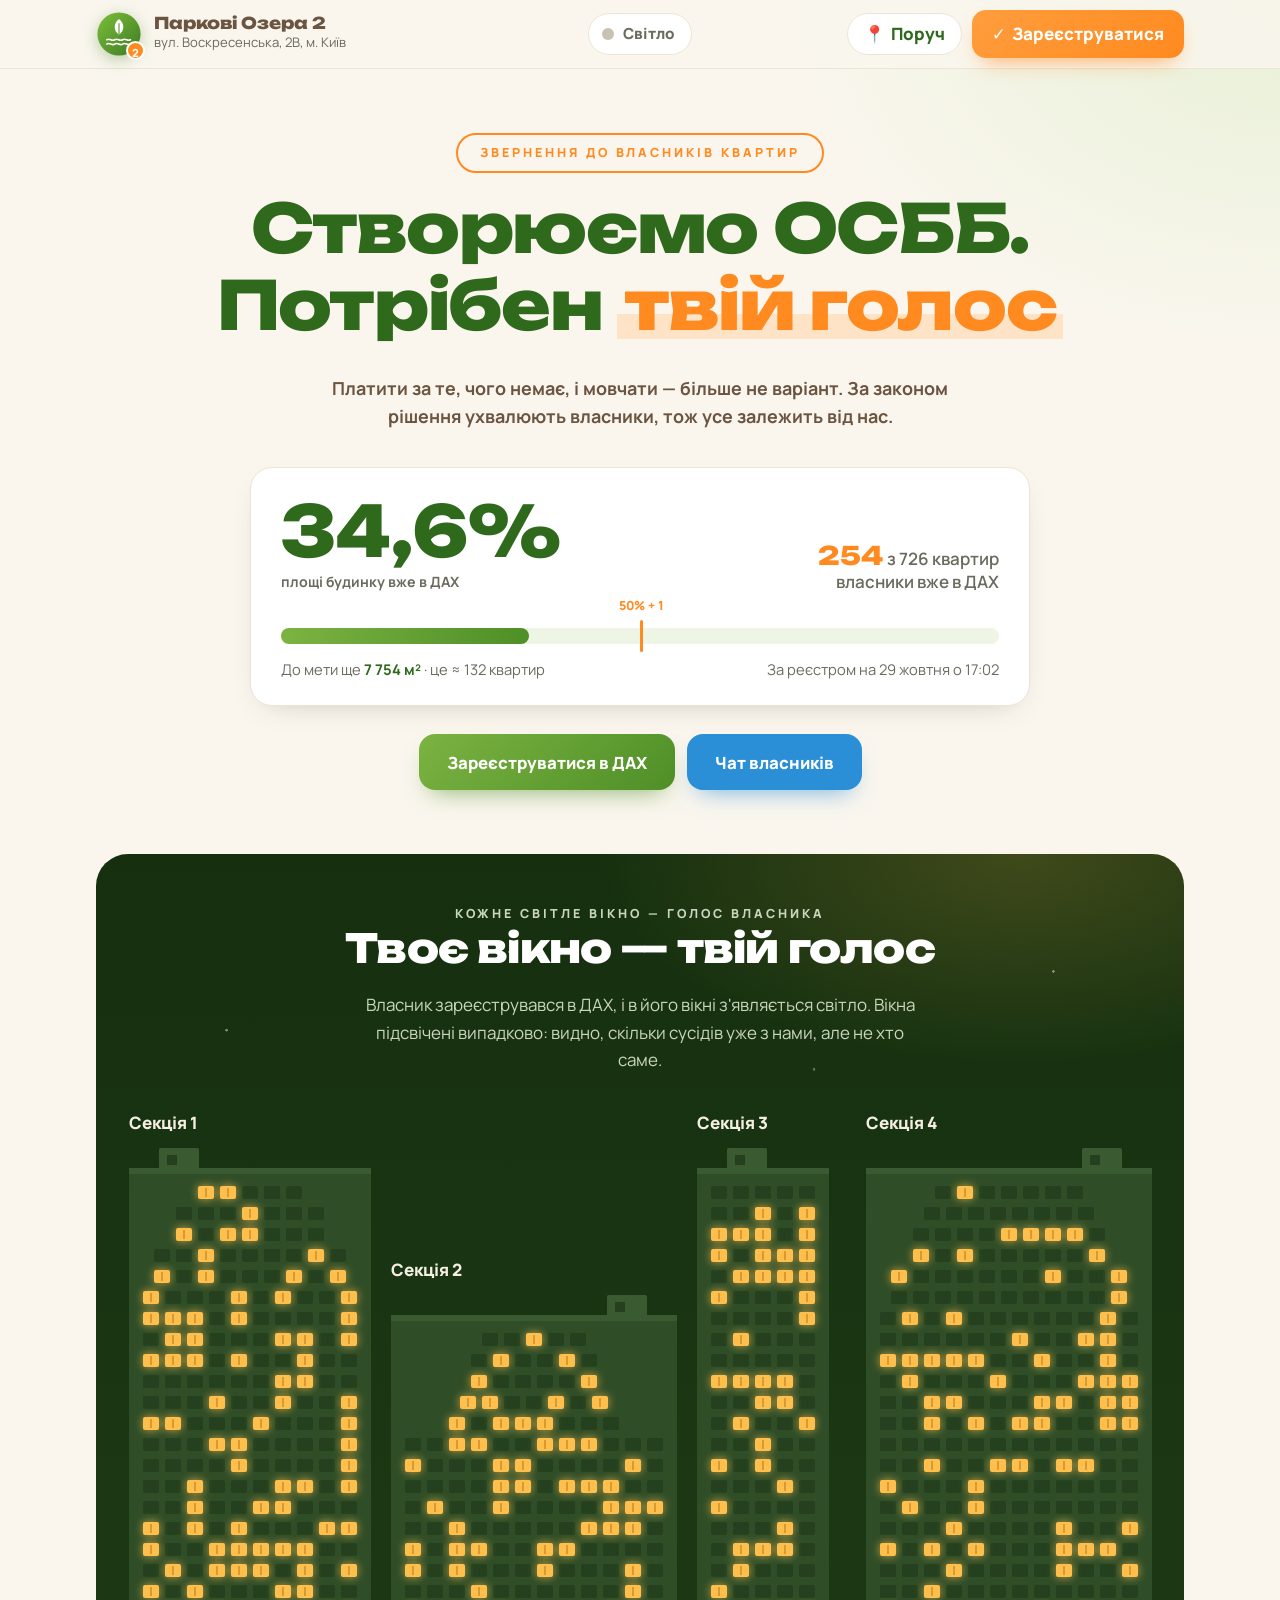
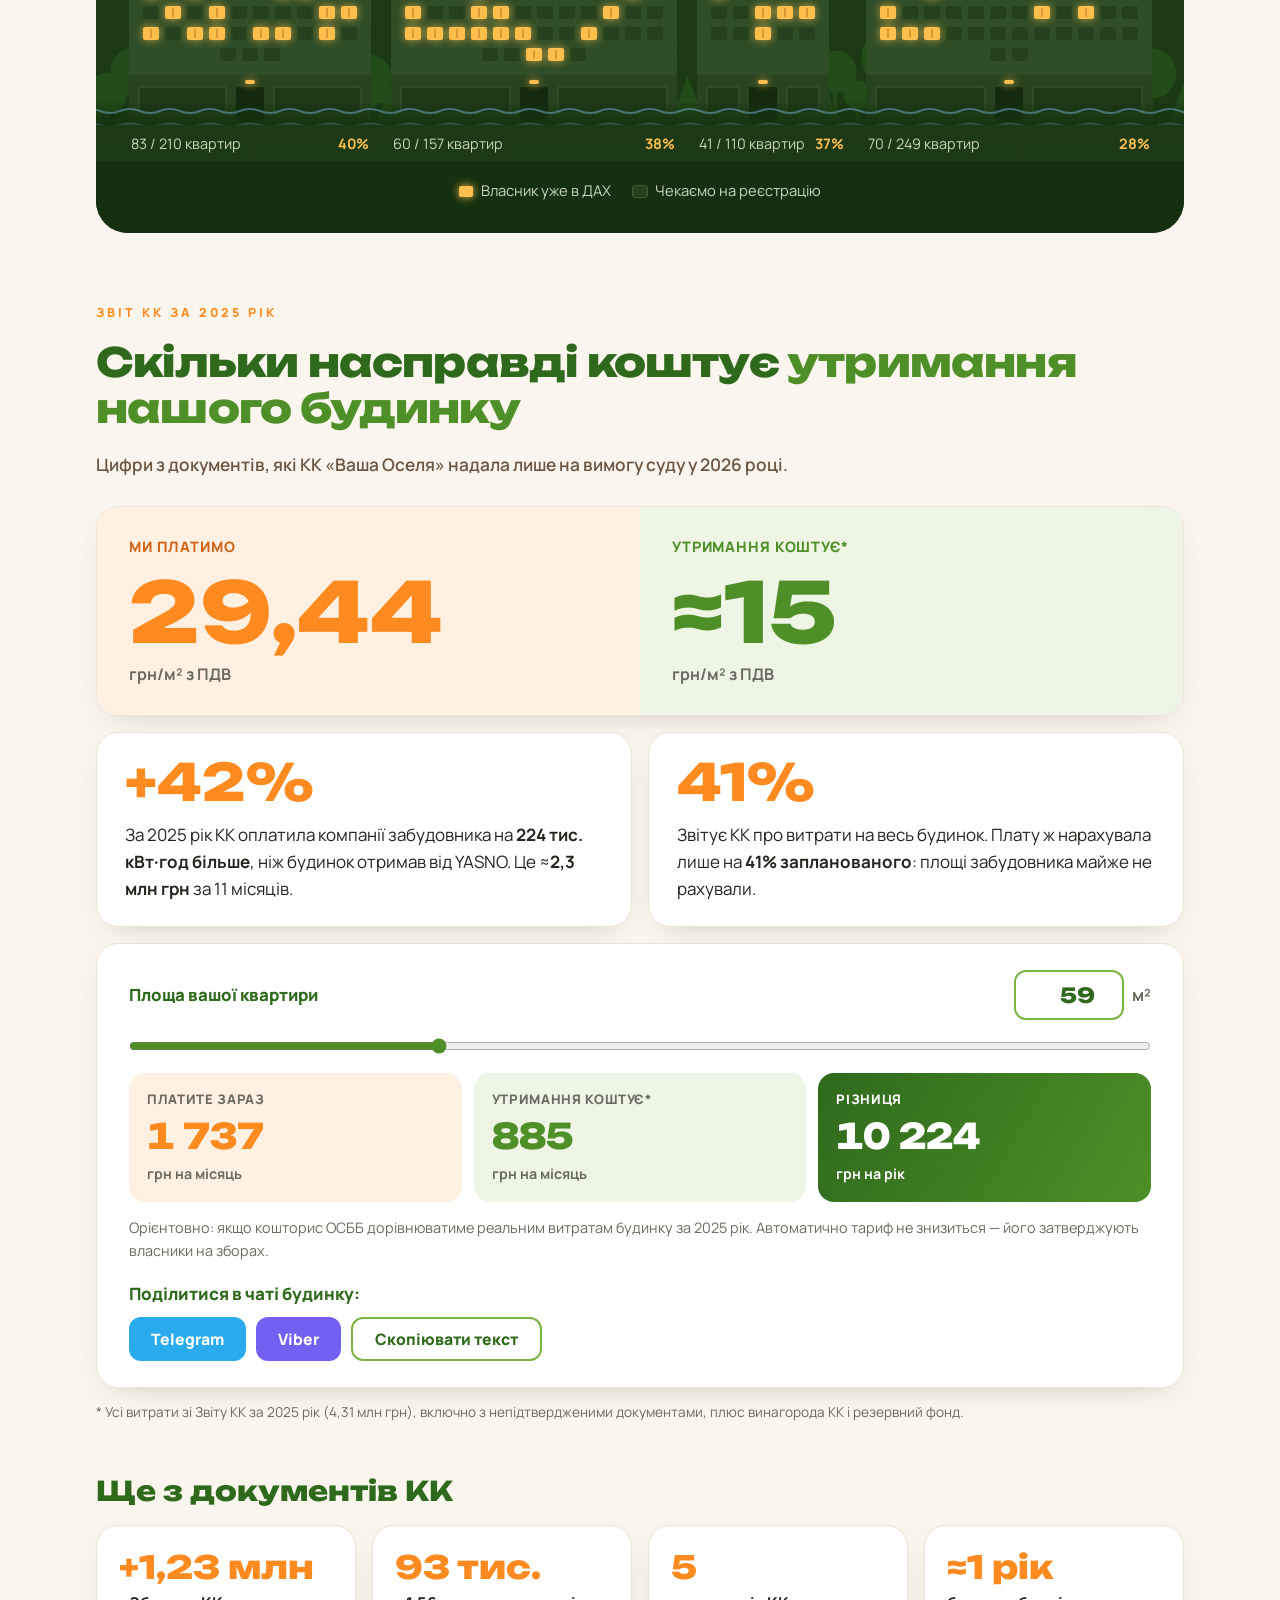
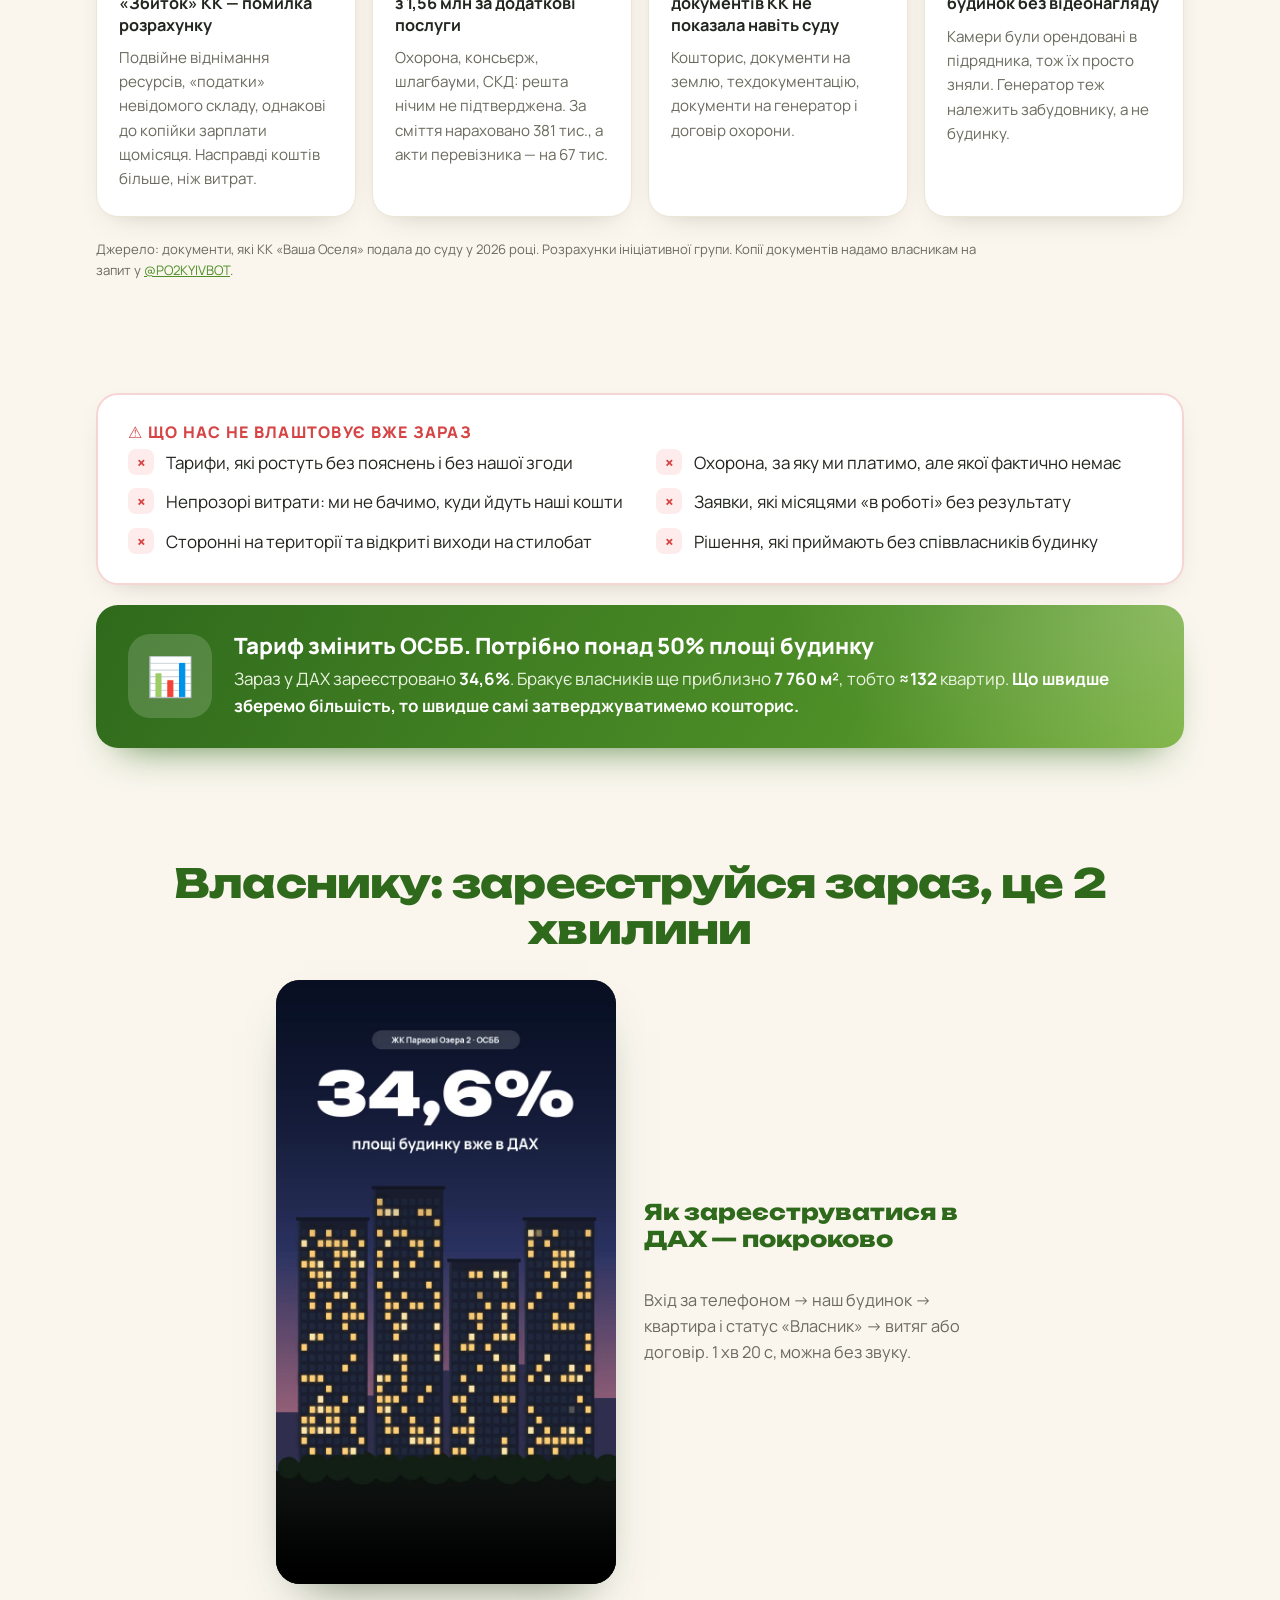
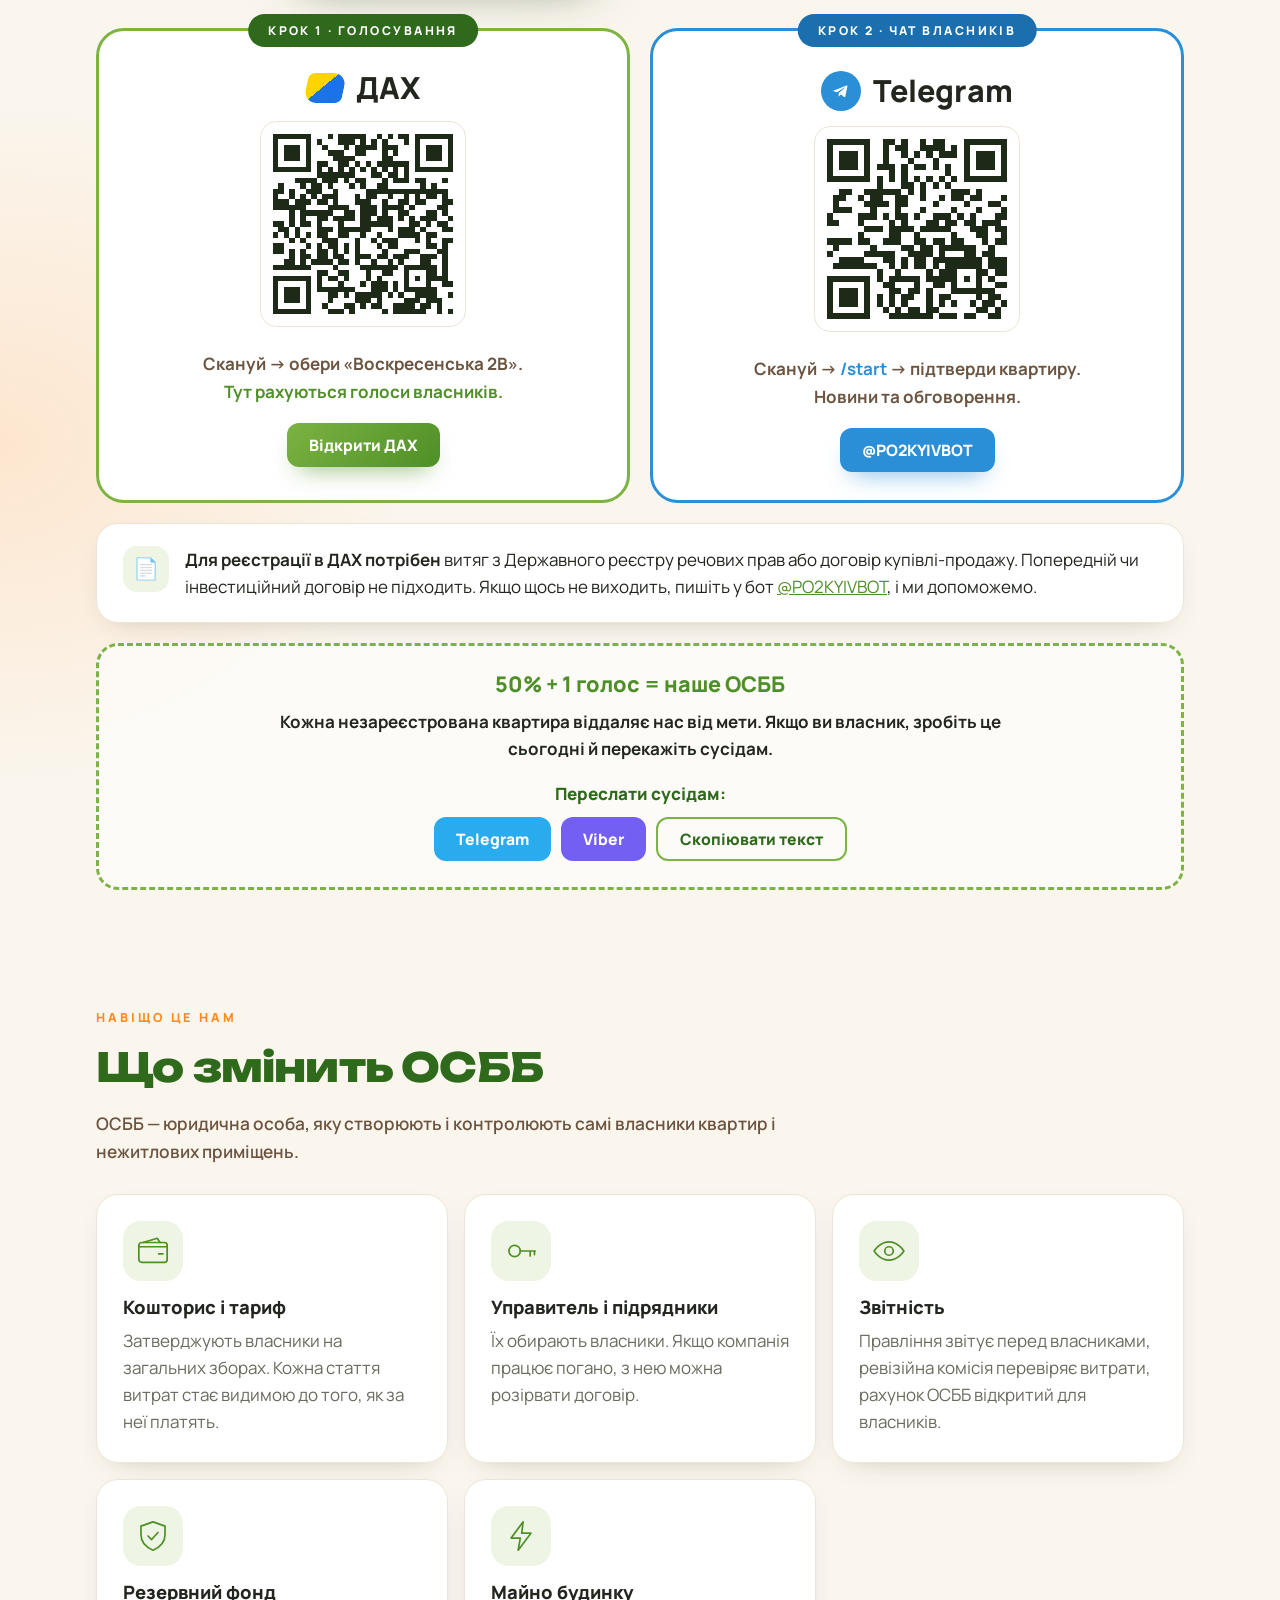
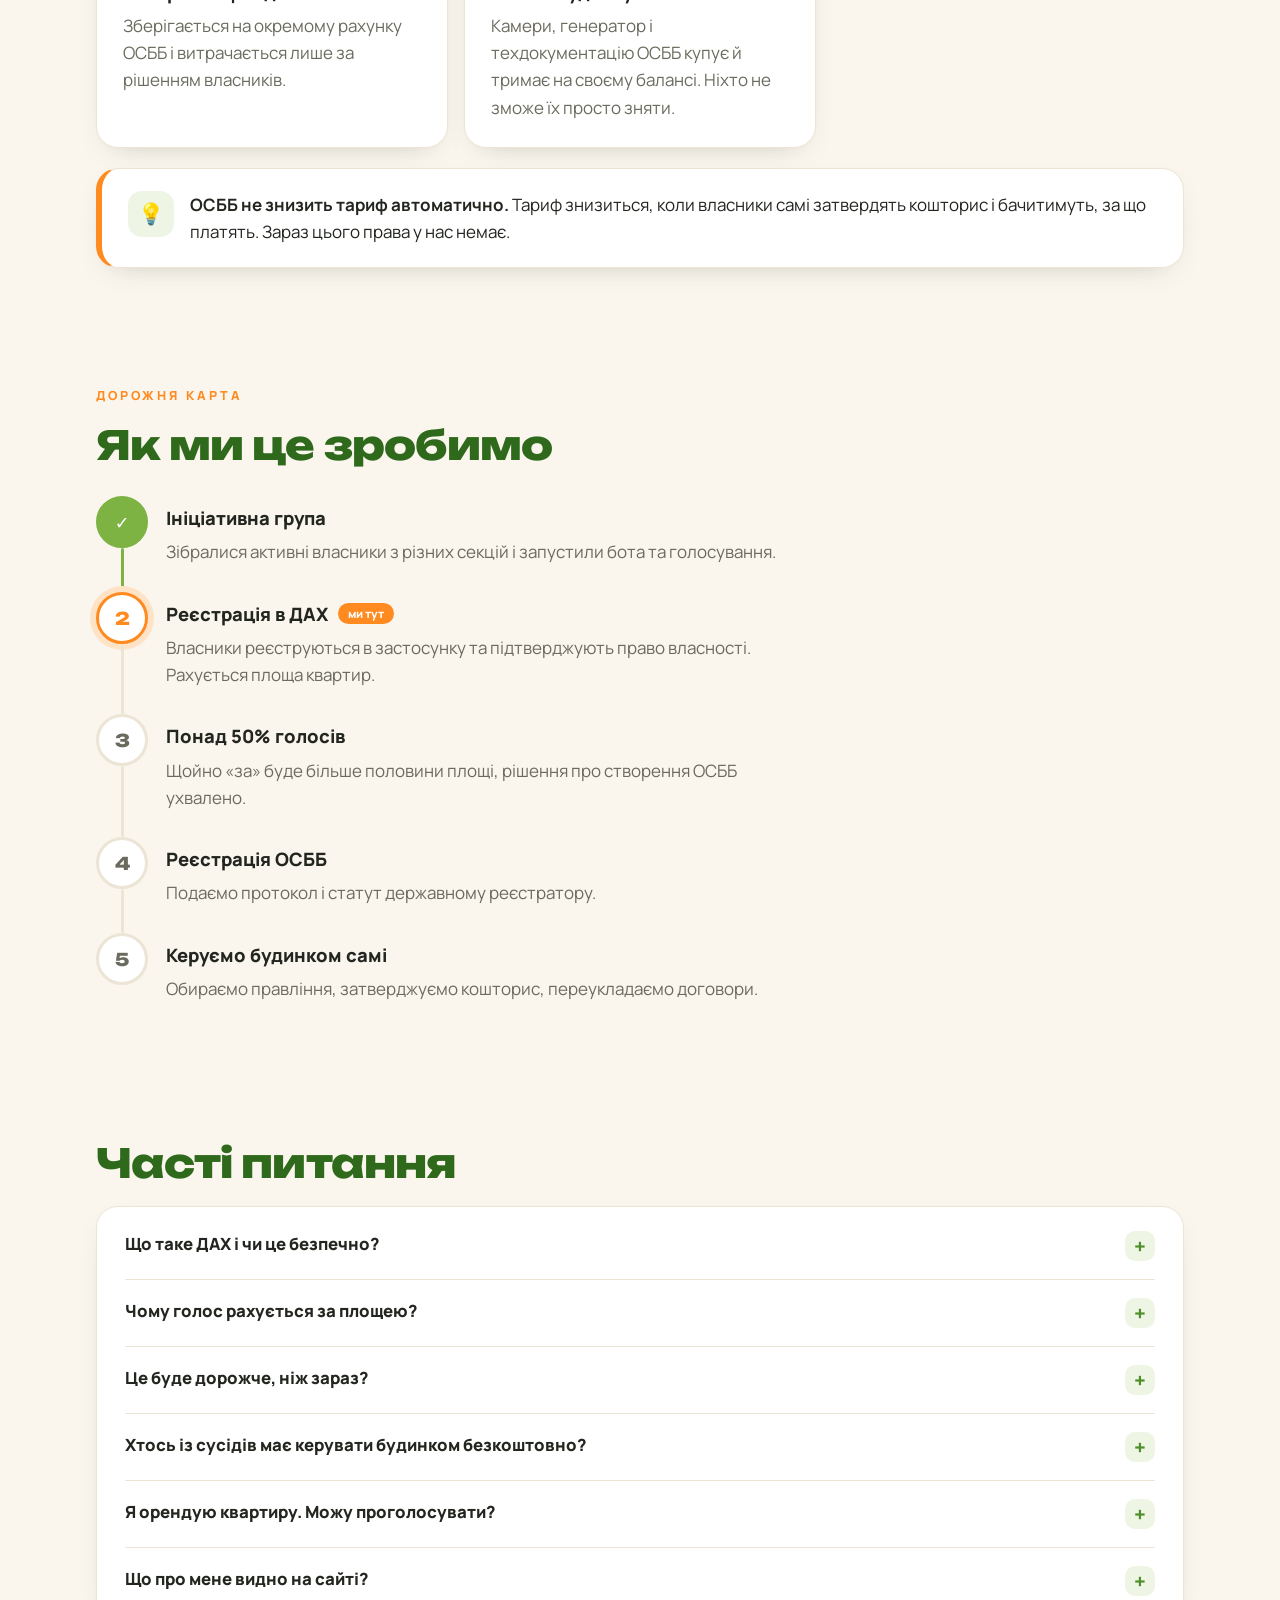
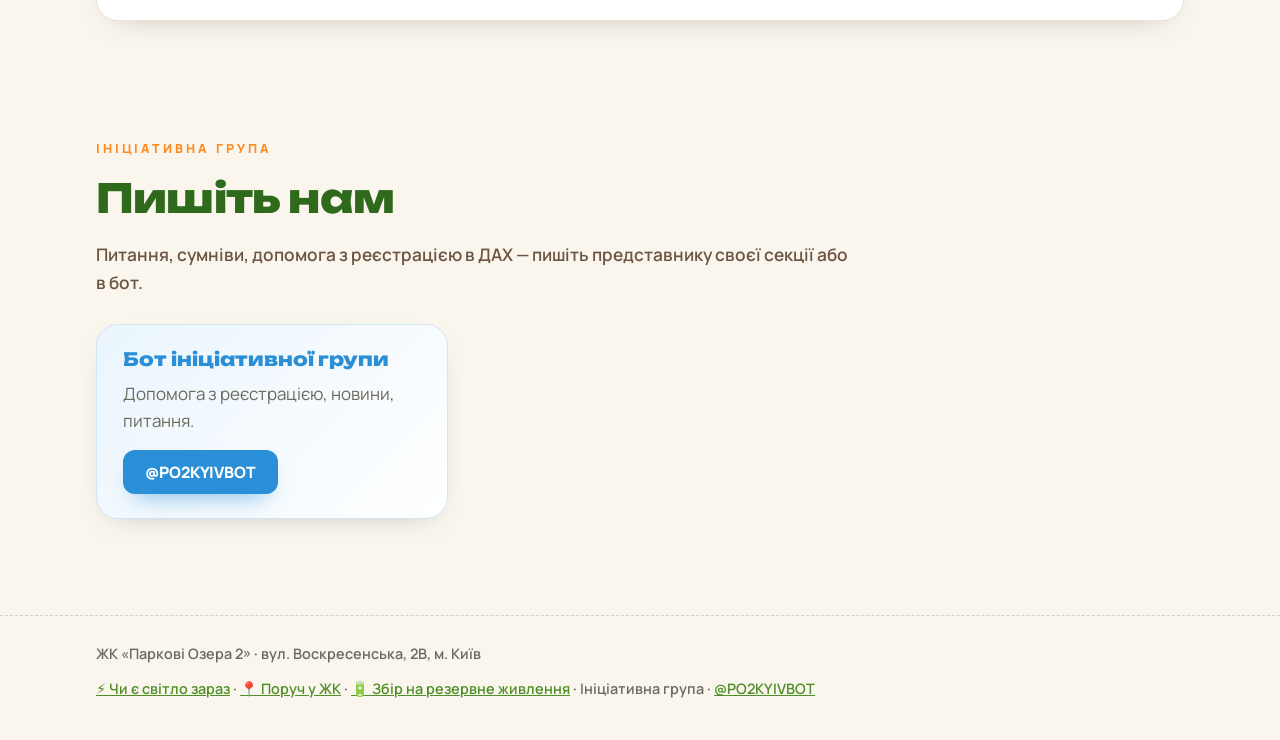
==== commit 867bf56c: "«Поруч»: охайна форма «Додати заклад» (секції, перемикач, шапка й кнопка закріплені), кнопка «Поруч»" ====
--- a/index.html
+++ b/index.html
@@ -21,7 +21,7 @@
   <link rel="icon" href="data:image/svg+xml,%3Csvg xmlns='http://www.w3.org/2000/svg' viewBox='0 0 32 32'%3E%3Ccircle cx='16' cy='16' r='16' fill='%235a9a2c'/%3E%3Cpath d='M16 6c5 4 5 10 0 14-5-4-5-10 0-14z' fill='%23fff'/%3E%3Cpath d='M8 23c3-2 5 2 8 0s5 2 8 0' stroke='%23fff' stroke-width='2' fill='none'/%3E%3C/svg%3E">
   <link rel="preconnect" href="https://fonts.googleapis.com">
   <link href="https://fonts.googleapis.com/css2?family=Manrope:wght@400;500;600;700;800&family=Unbounded:wght@700;800&display=swap" rel="stylesheet">
-  <link rel="stylesheet" href="styles.css?v=20261127a">
+  <link rel="stylesheet" href="styles.css?v=20261128b">
 </head>
 <body>
   <svg width="0" height="0" style="position:absolute" aria-hidden="true">
@@ -45,7 +45,10 @@
       <a class="pwr" id="pwr" href="svitlo/" data-state="loading" title="Світло в будинку — дані світлобота @power_po2">
         <i class="pwr__dot" aria-hidden="true"></i><span class="pwr__txt">Світло</span><small class="pwr__since"></small><small class="pwr__next"></small>
       </a>
-      <a class="pill pill--orange" href="#vote">✓ <span class="pill__long">Зареєструватися</span><span class="pill__short">Голосувати</span></a>
+      <div class="topbar__act">
+        <a class="pill pill--ghost" href="poruch/" title="Кав'ярні, магазини й сервіси нашого ЖК"><span aria-hidden="true">📍</span><span class="pill__txt">Поруч</span></a>
+        <a class="pill pill--orange" href="#vote"><span class="pill__ico" aria-hidden="true">✓</span><span class="pill__long">Зареєструватися</span><span class="pill__short">Голосувати</span></a>
+      </div>
     </div>
   </header>
 
--- a/styles.css
+++ b/styles.css
@@ -54,6 +54,9 @@
 .topbar { position: sticky; top: 0; z-index: 10; background: color-mix(in srgb, var(--bg) 85%, transparent); backdrop-filter: blur(12px); border-bottom: 1px solid var(--line); }
 .topbar__in { display: grid; grid-template-columns: minmax(0, 1fr) auto minmax(0, 1fr); align-items: center; height: 68px; gap: 12px; }
 .topbar__in .pill { justify-self: end; gap: 6px; }
+.topbar__act { justify-self: end; display: flex; align-items: center; gap: 10px; }
+.pill--ghost { height: 42px; padding: 0 16px; border: 1.5px solid var(--line); background: var(--card); color: var(--green-d); border-radius: 99px; transition: transform .15s, box-shadow .2s, border-color .2s; }
+.pill--ghost:hover { transform: translateY(-1px); box-shadow: var(--shadow); border-color: var(--green-l); }
 .pill__short { display: none; }
 
 /* Індикатор світла в шапці (дані з power.json, див. app.js) */
@@ -309,6 +312,12 @@
   .night { border-radius: 24px; }
   .section { padding: 44px 0; }
 }
+@media (max-width: 900px) {
+  .topbar .pill__long { display: none; }
+  .topbar .pill__short { display: inline; }
+  .pill--ghost { width: 42px; padding: 0; justify-content: center; }
+  .pill--ghost .pill__txt { display: none; }
+}
 @media (max-width: 560px) {
   .theses { grid-template-columns: minmax(0, 1fr); }
   .finding__body { padding: 0 16px 20px; }
@@ -321,6 +330,9 @@
   .pill__short { display: inline; }
   .pwr { height: 38px; padding: 0 11px 0 10px; gap: 7px; font-size: .85rem; }
   .pwr__next { padding-left: 7px; font-size: .78rem; }
+  .topbar__act { gap: 6px; }
+  .pill--ghost { width: 38px; height: 38px; }
+  .brand { flex: 0 0 auto; }
 }
 @media (max-width: 420px) {
   .brand b { display: none; }
@@ -329,6 +341,13 @@
   .pwr { padding: 0 10px 0 9px; gap: 6px; font-size: .82rem; }
   .pwr__dot { flex-basis: 10px; width: 10px; height: 10px; }
   .topbar .pill--orange { padding: 9px 12px; font-size: .86rem; }
+  .topbar__act { gap: 5px; }
+  .topbar .brand > span:last-child { display: none; }
+  .pill--ghost { width: 34px; height: 34px; font-size: .85rem; }
+  .topbar .pill__ico { display: none; }
+}
+@media (max-width: 380px) {
+  .pwr__next { display: none; }
 }
 @media (prefers-reduced-motion: reduce) {
   .pwr__dot::after { animation: none !important; }
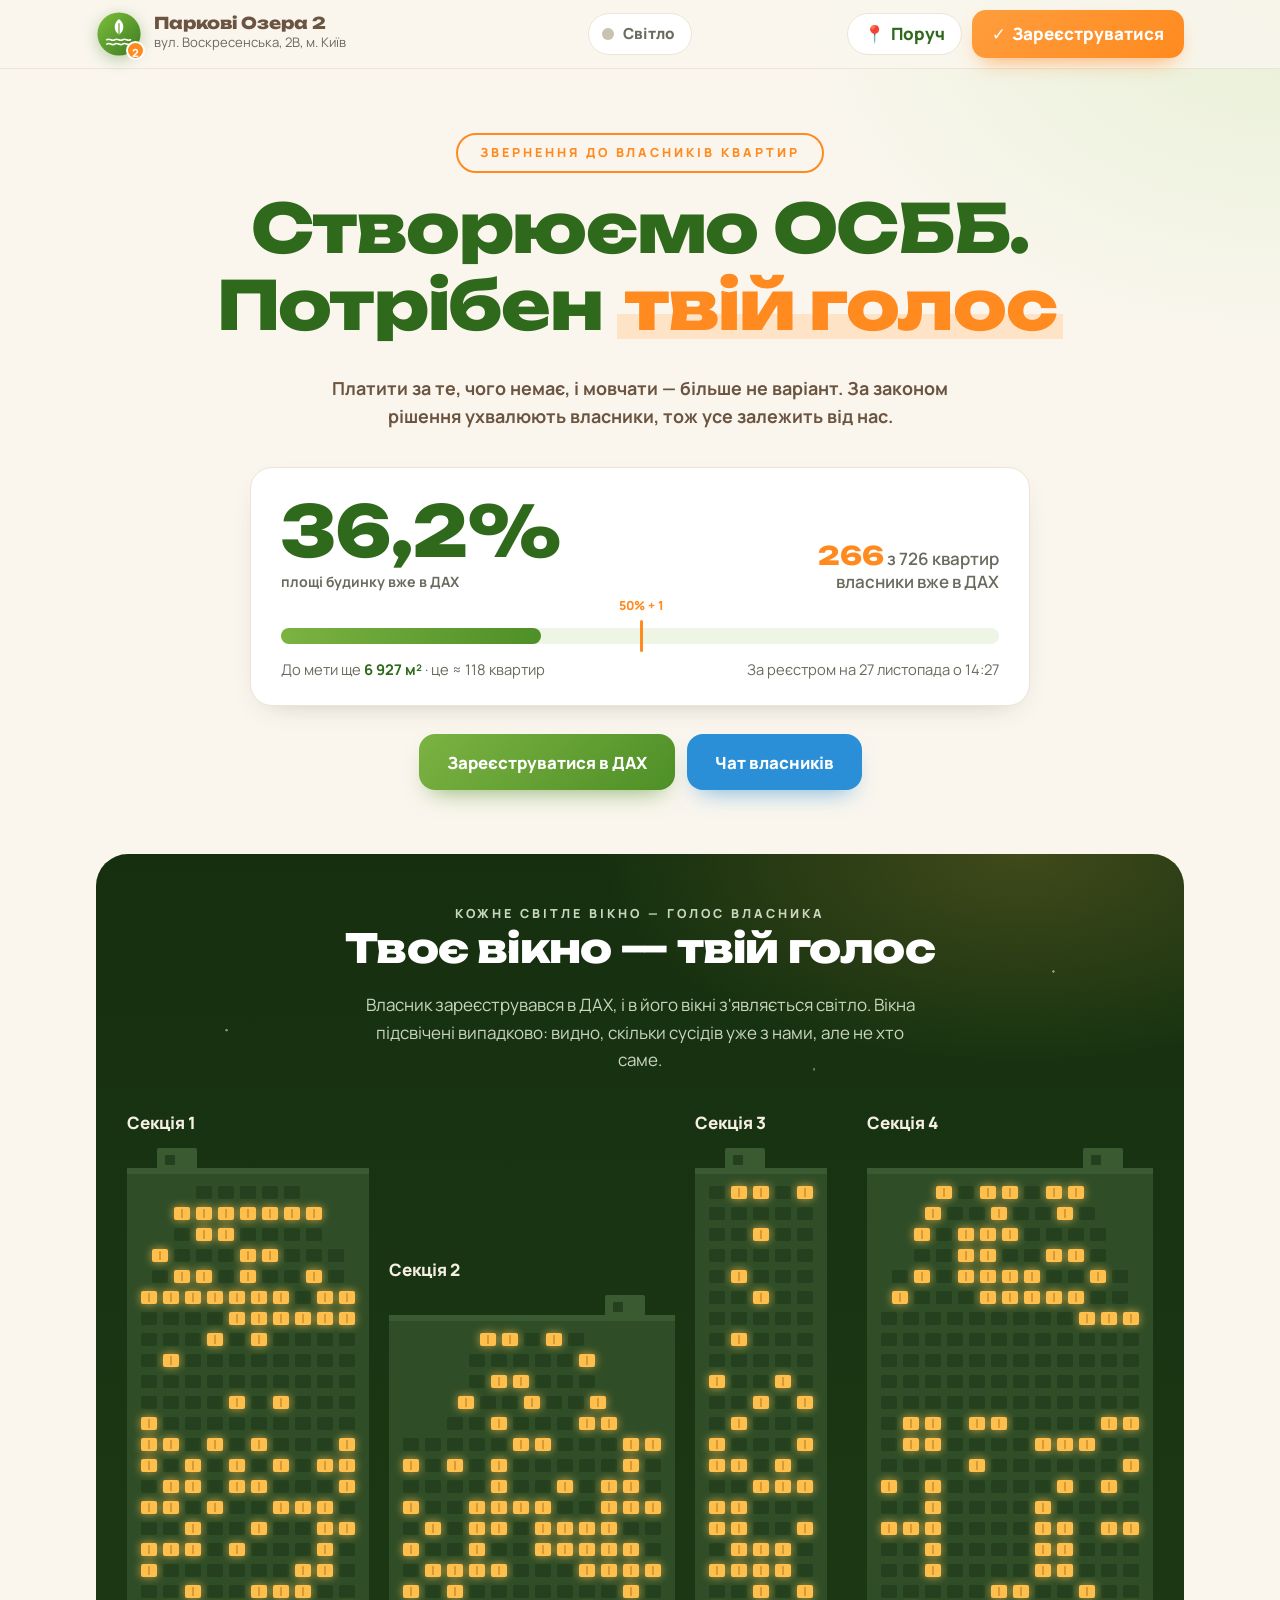
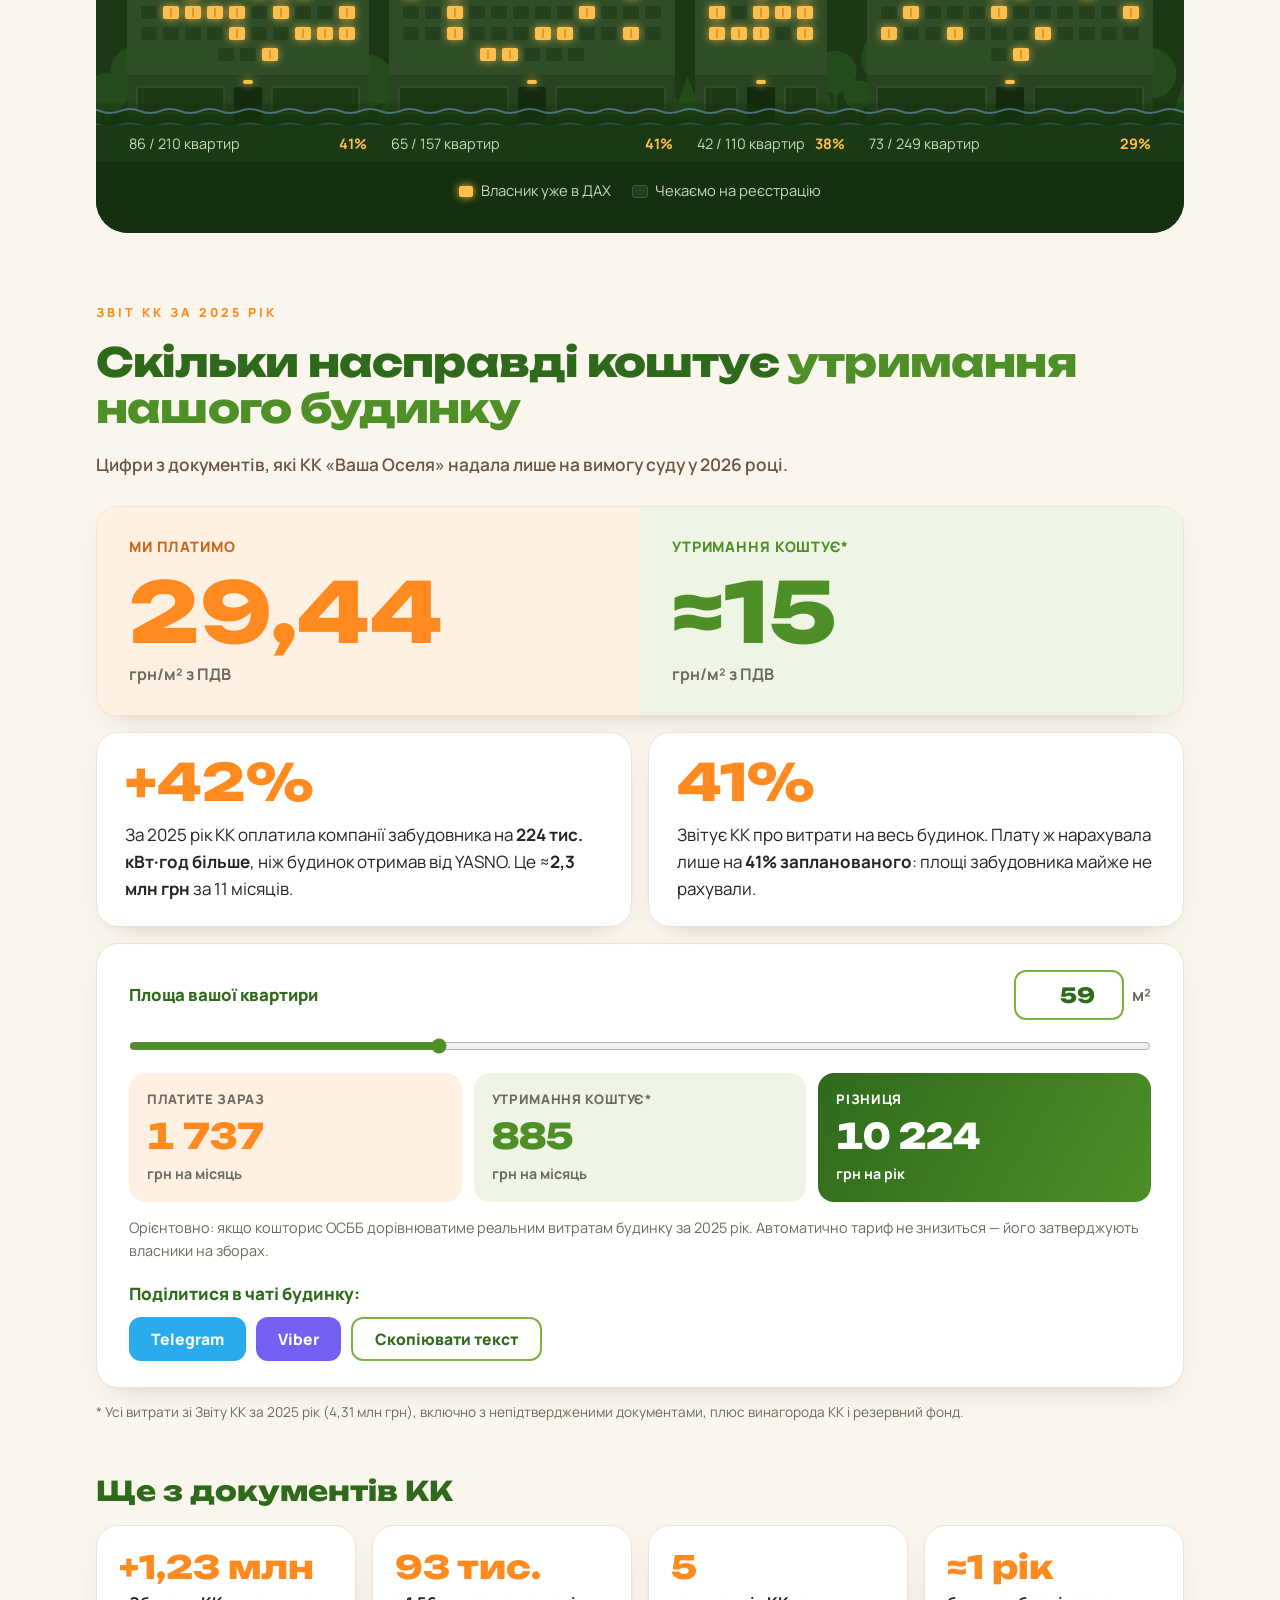
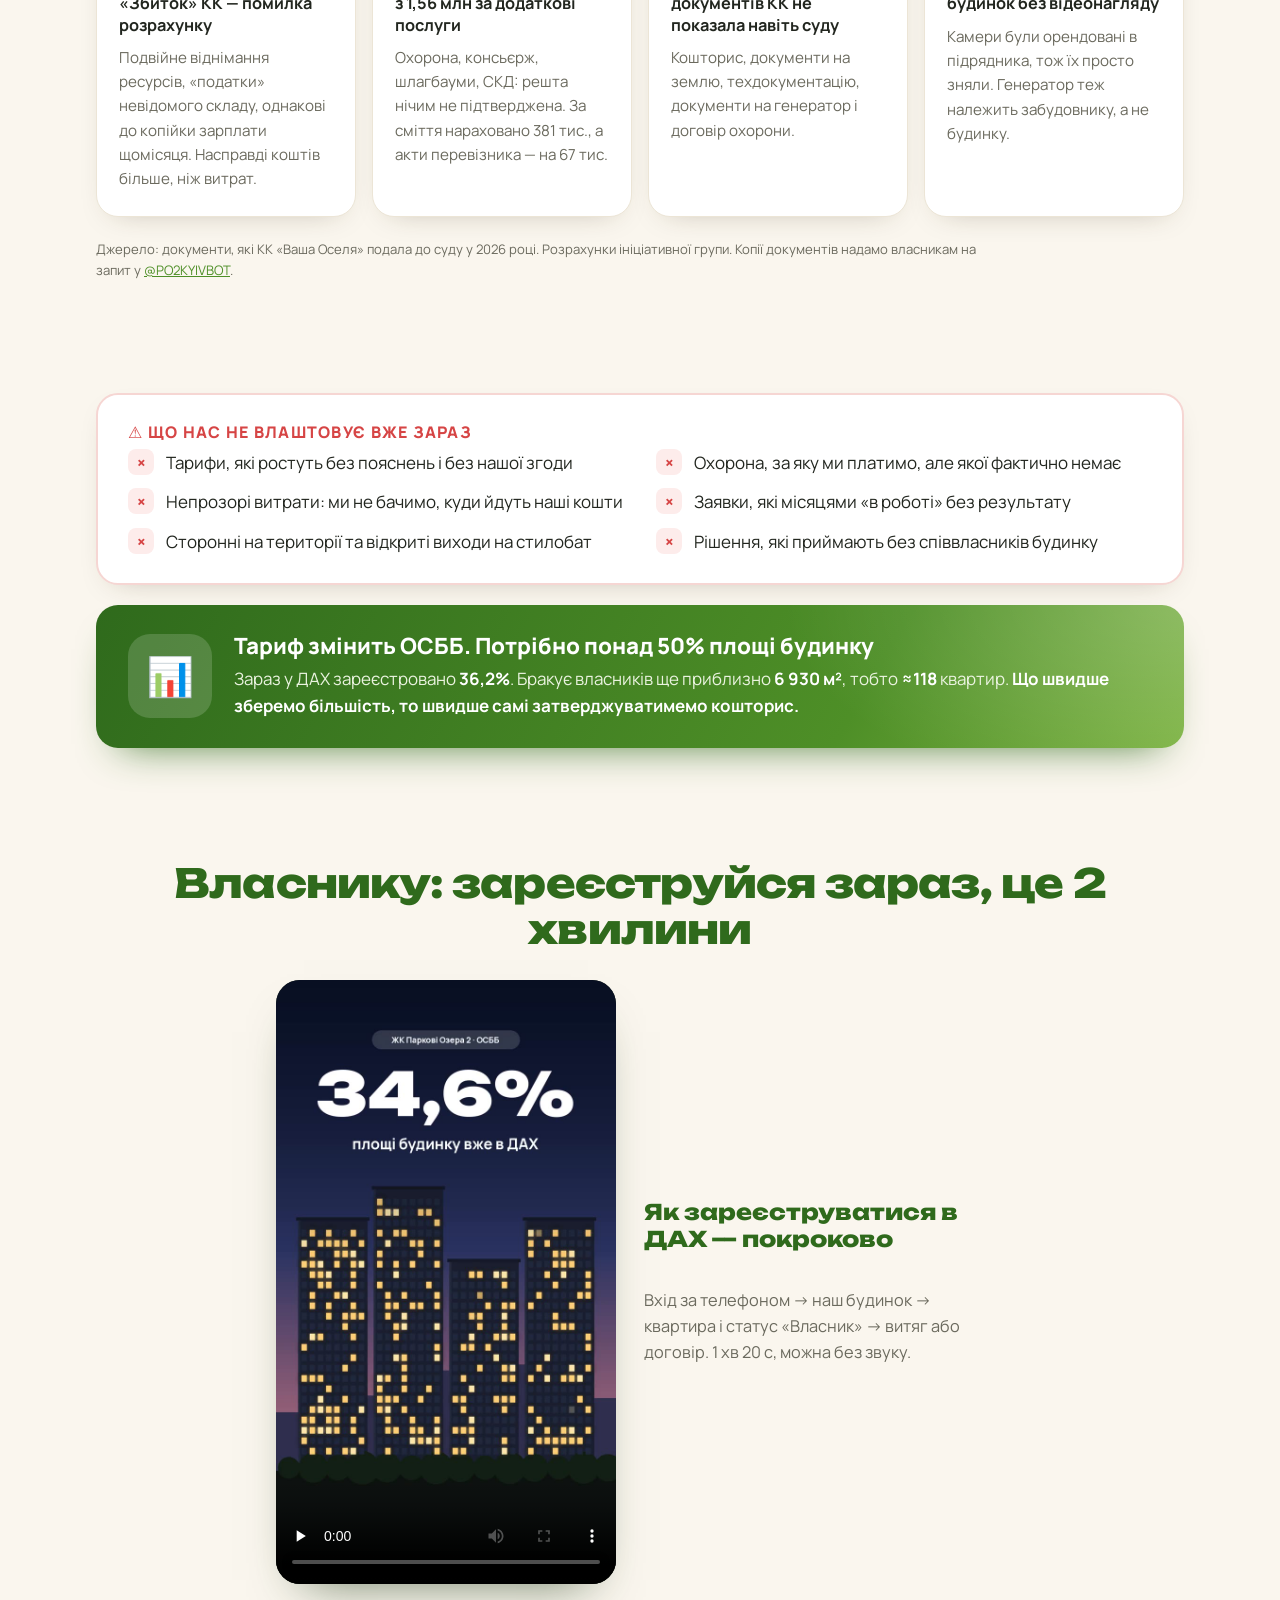
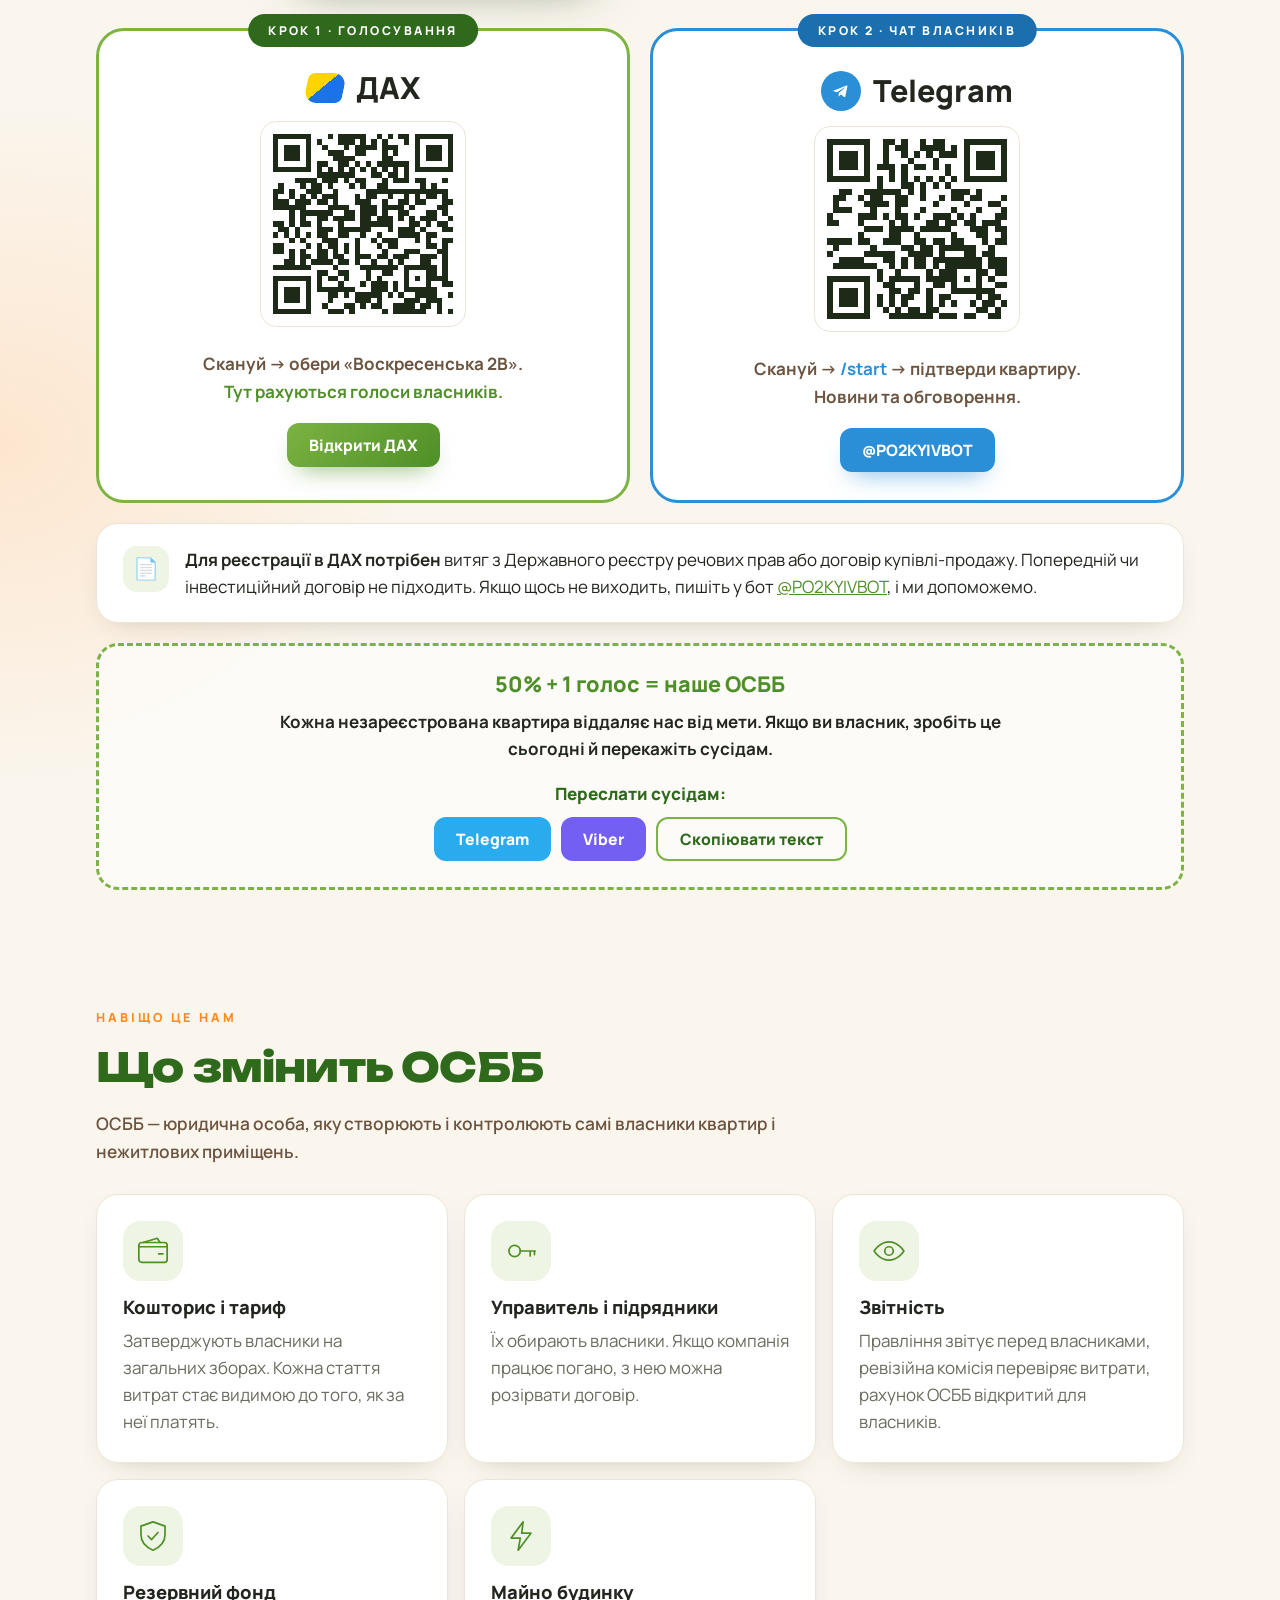
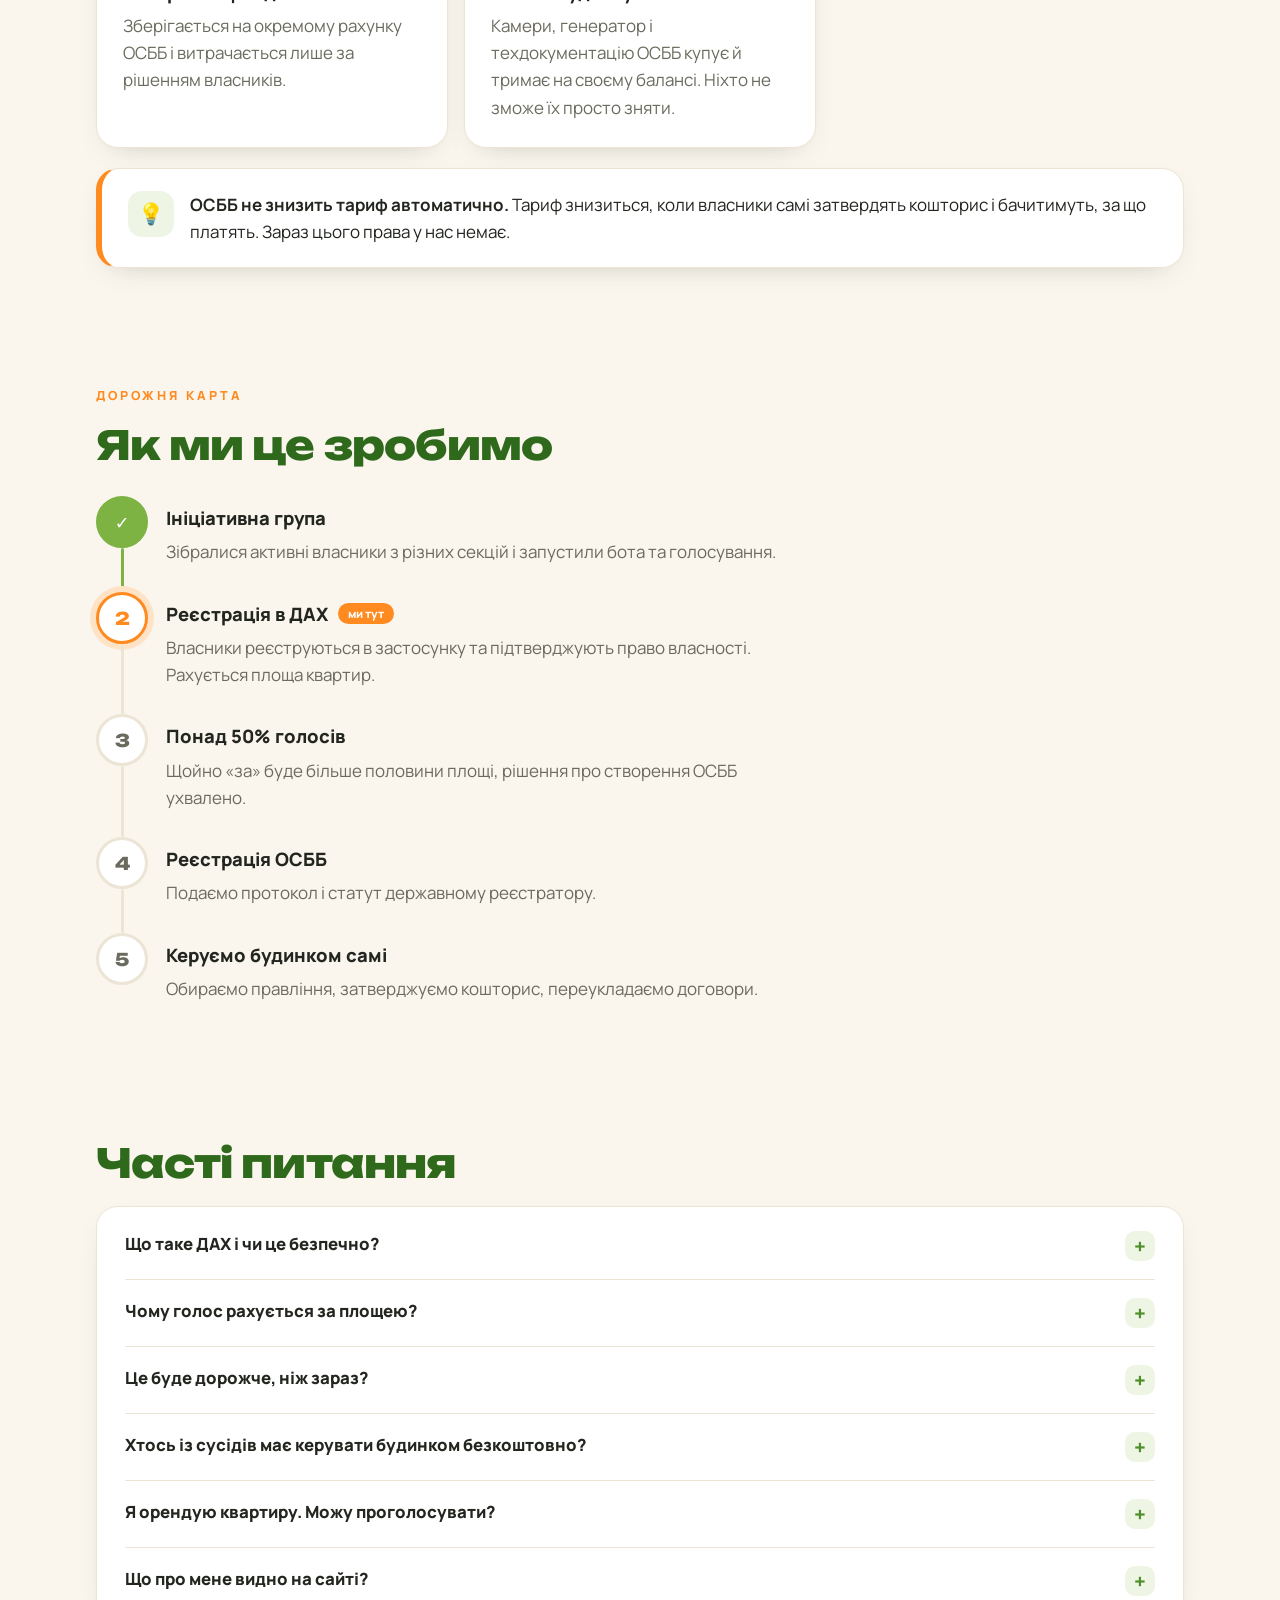
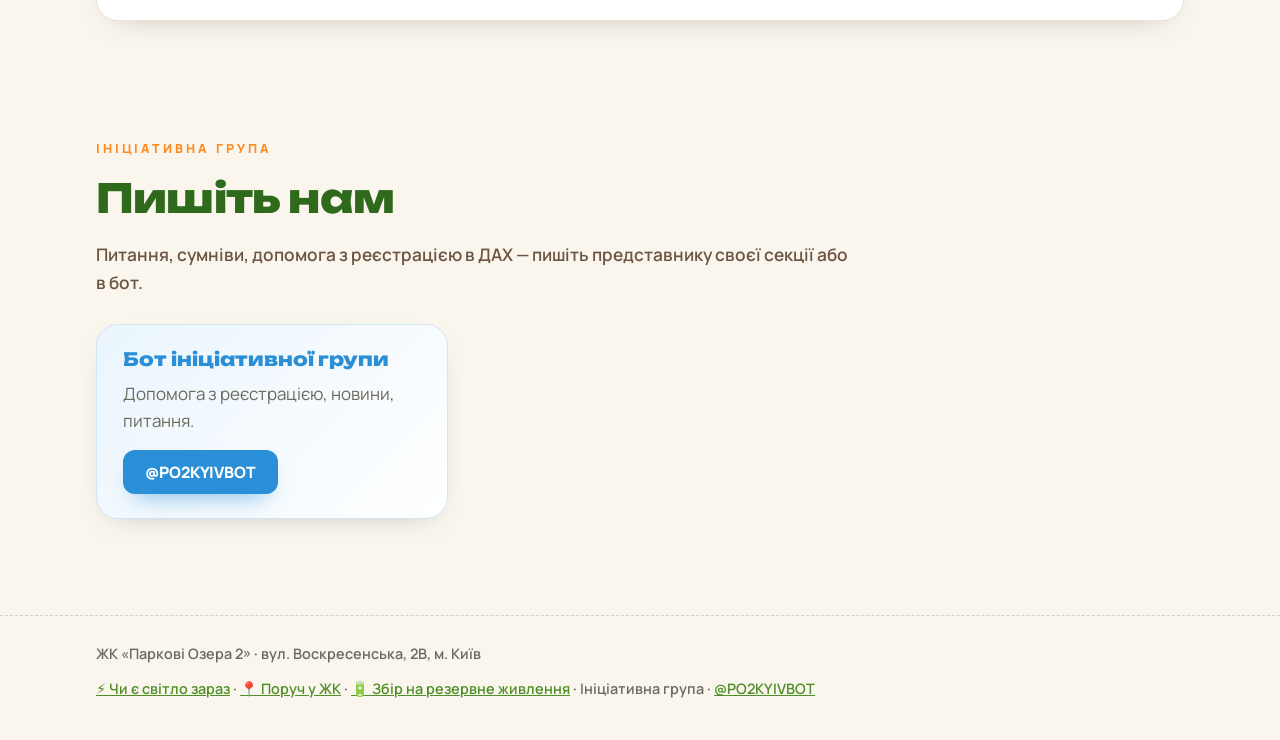
==== commit 7aeb7402: "Оновлено голоси ДАХ (36,2%) і прев'ю для Telegram Co-Authored-By: Claude Opus 5.5 <noreply@anthropic" ====
--- a/index.html
+++ b/index.html
@@ -254,7 +254,7 @@
   </footer>
 
   <script src="data.js?v=20261128a"></script>
-  <script src="votes.js?v=20261127a"></script>
+  <script src="votes.js?v=20261128c"></script>
   <script src="power.js?v=20261127a"></script>
   <script src="app.js?v=20261127a"></script>
 </body>
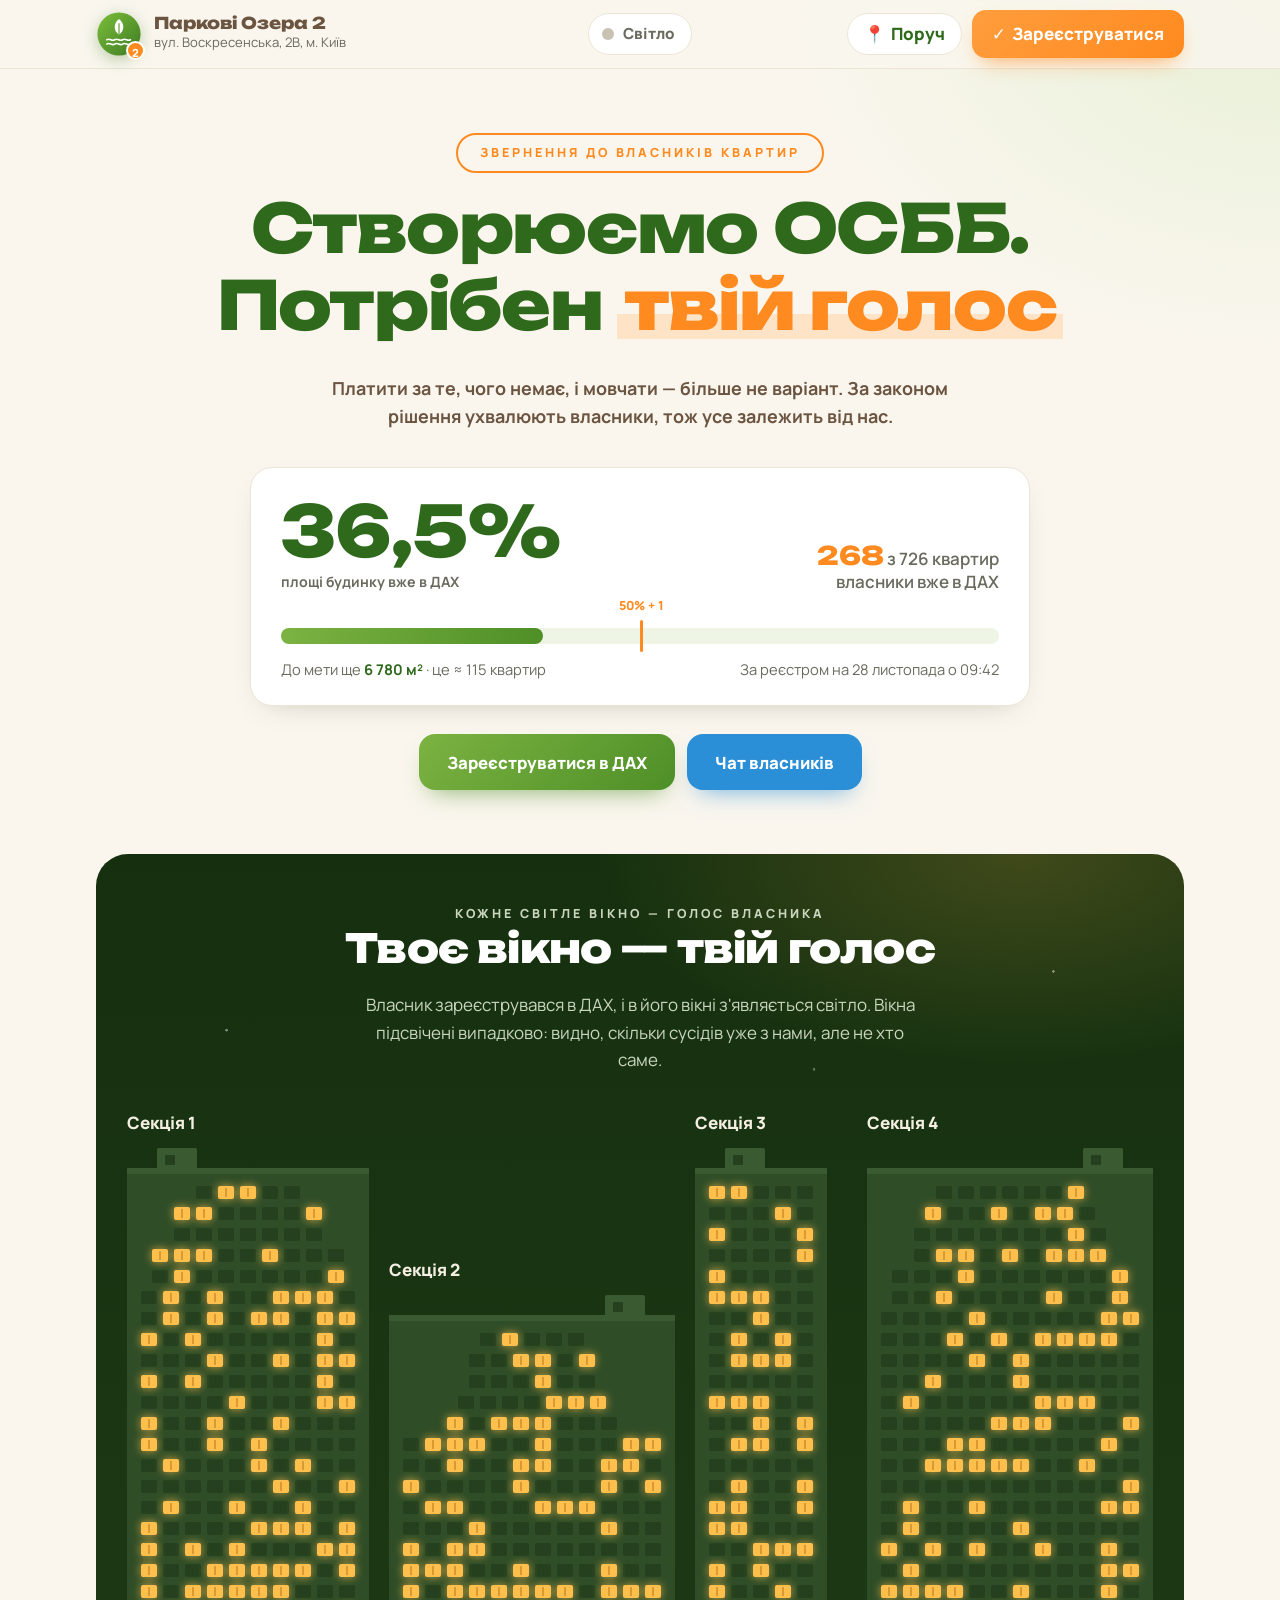
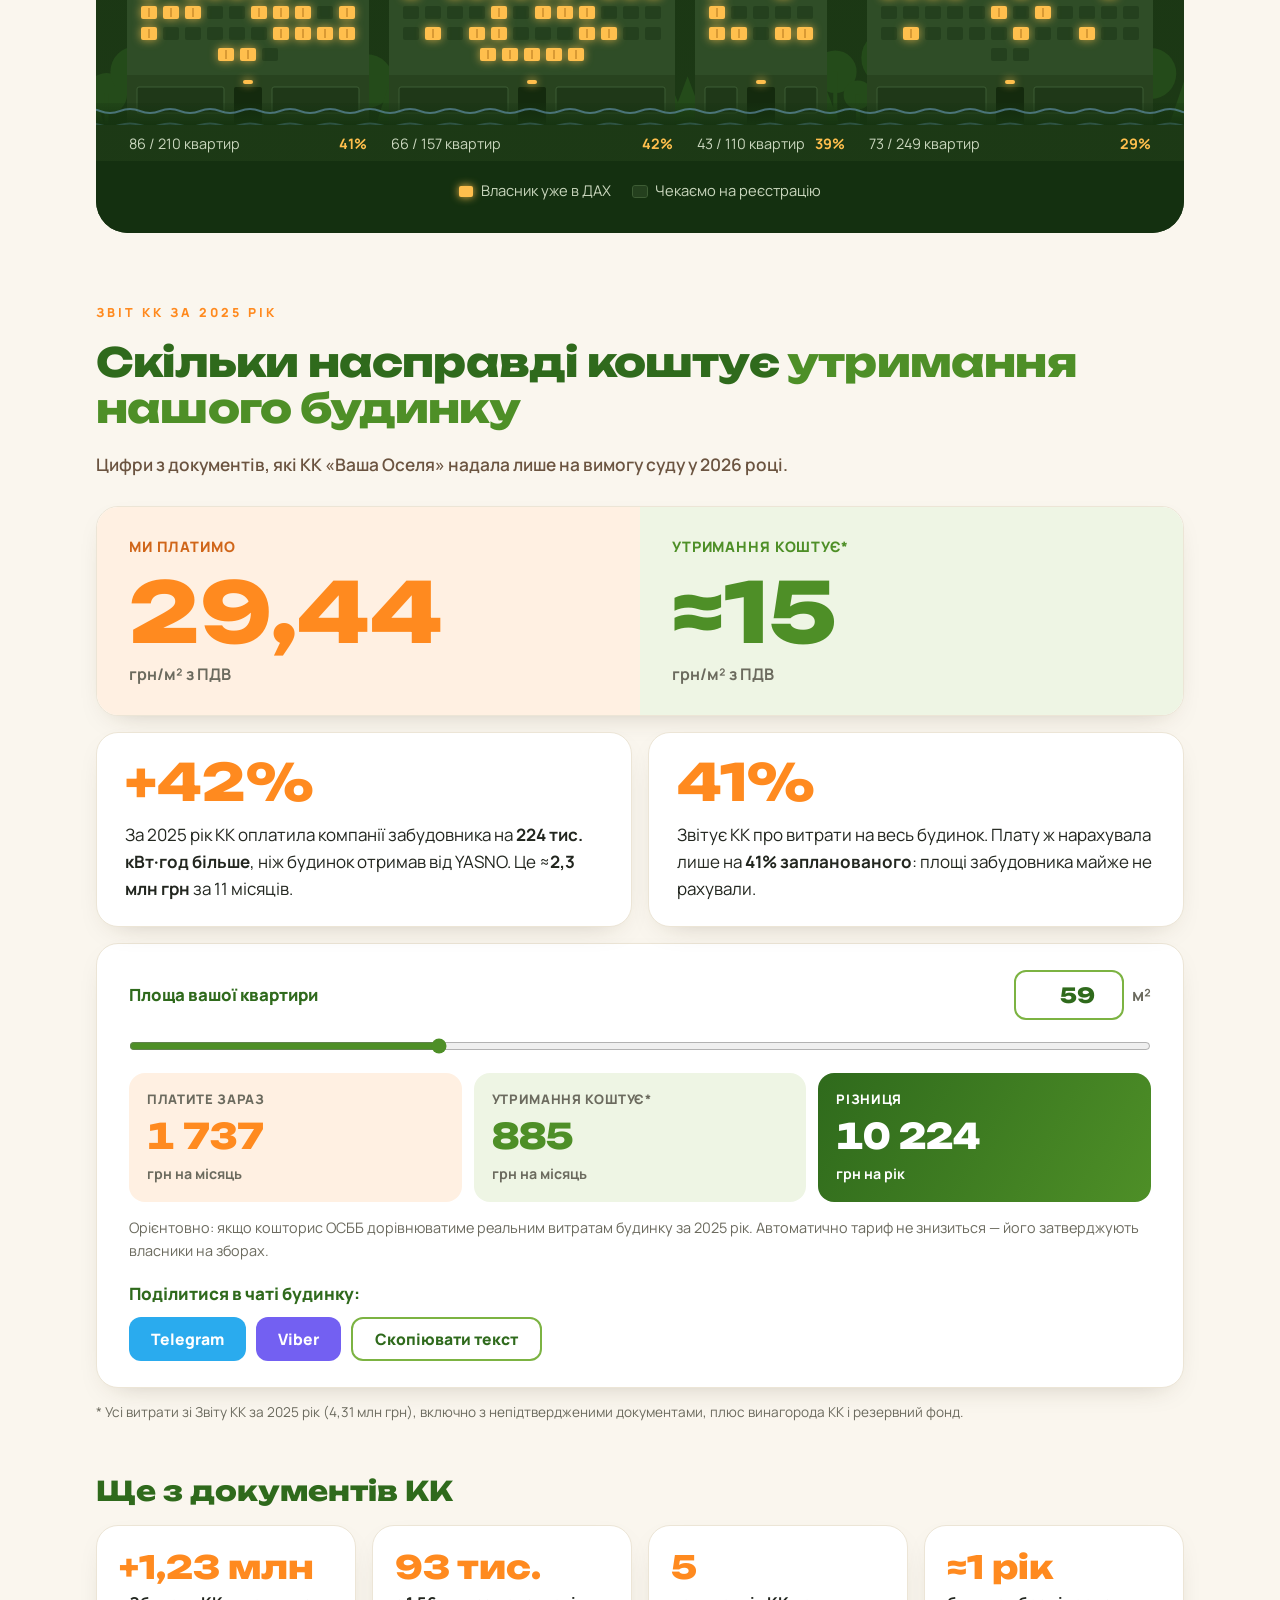
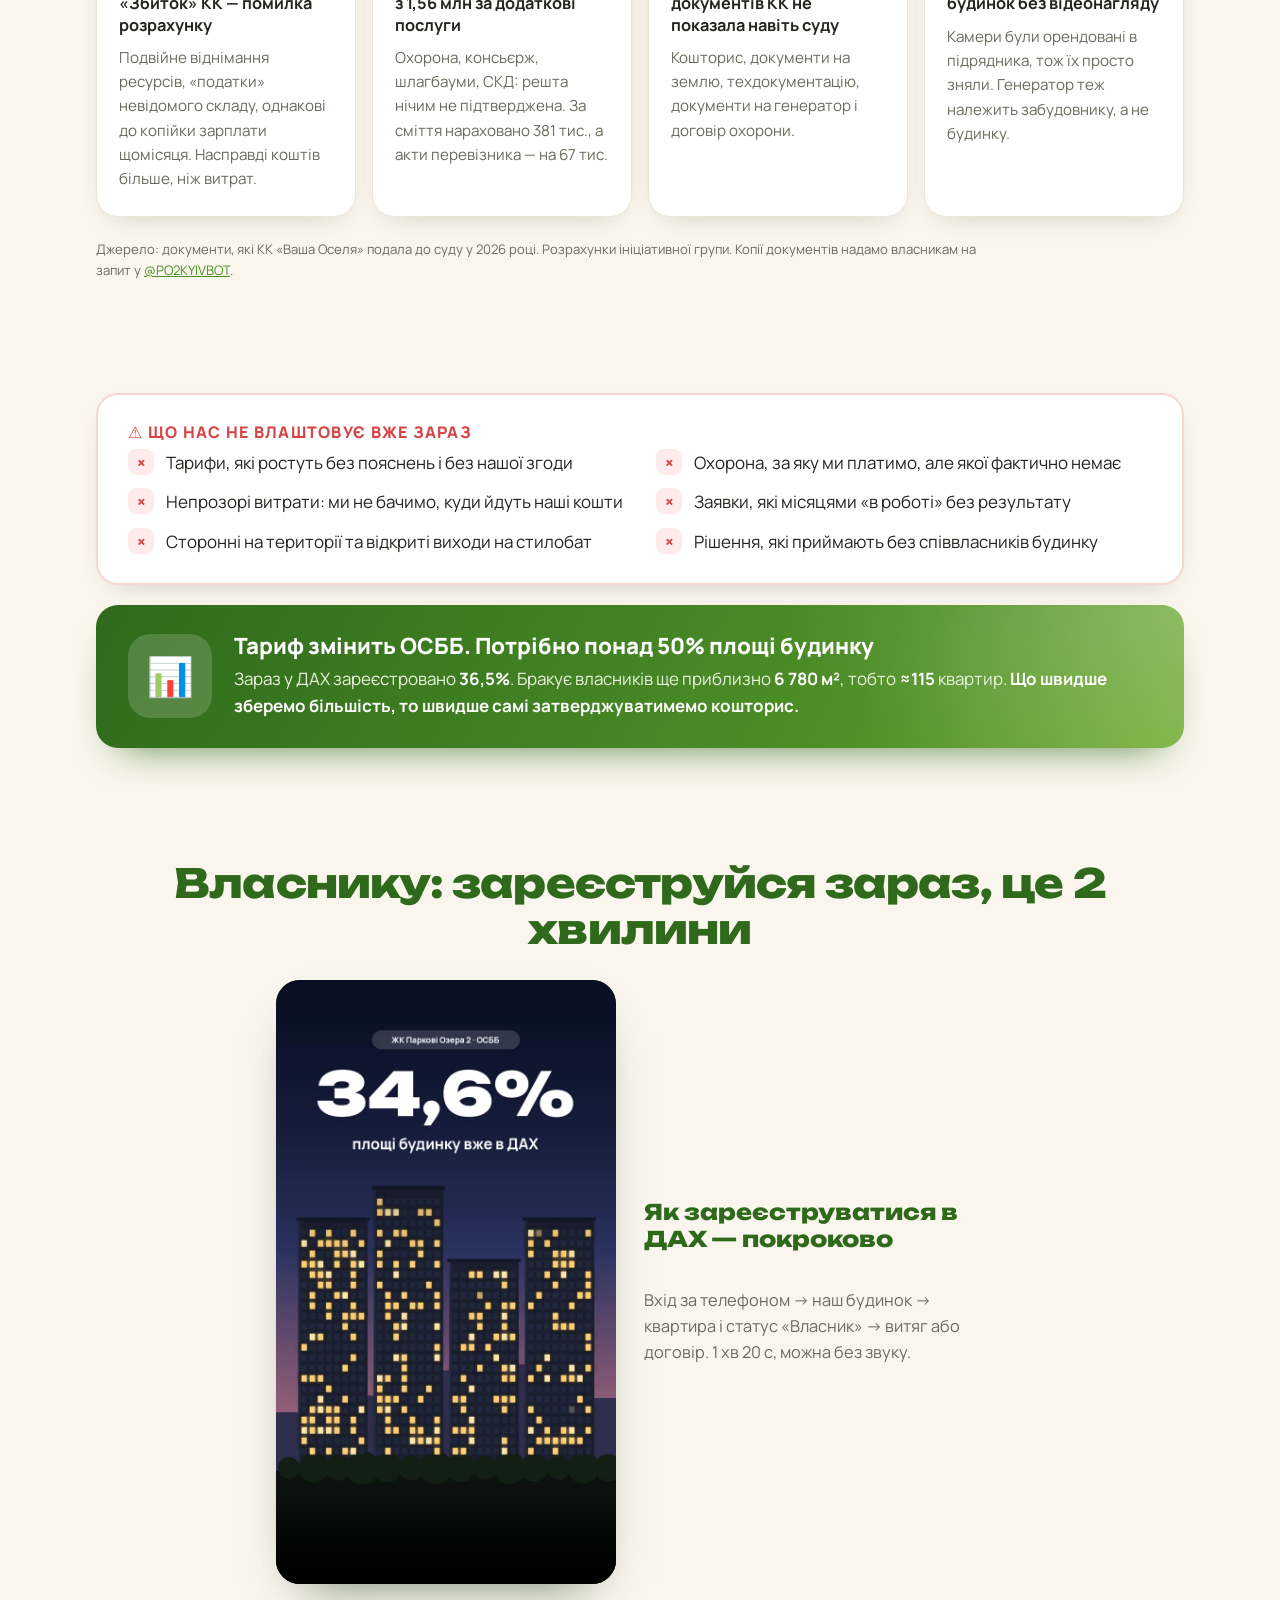
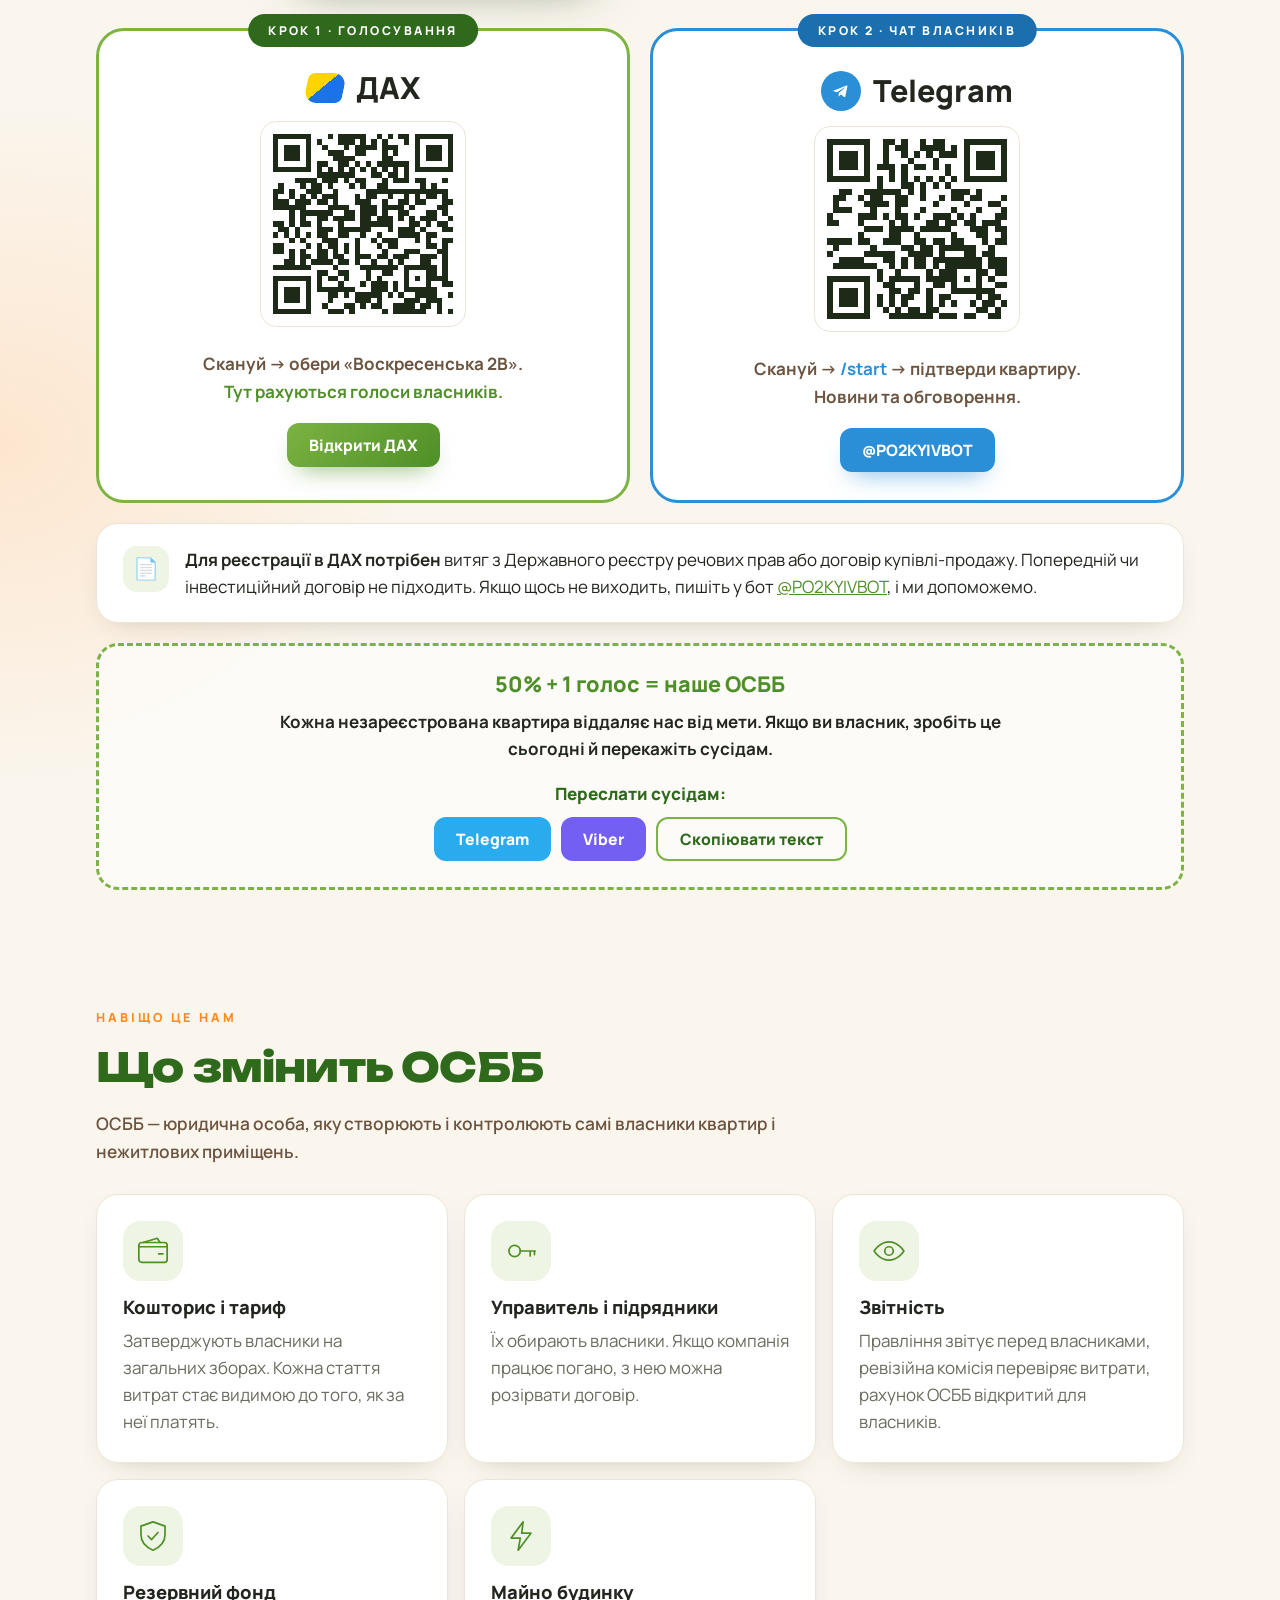
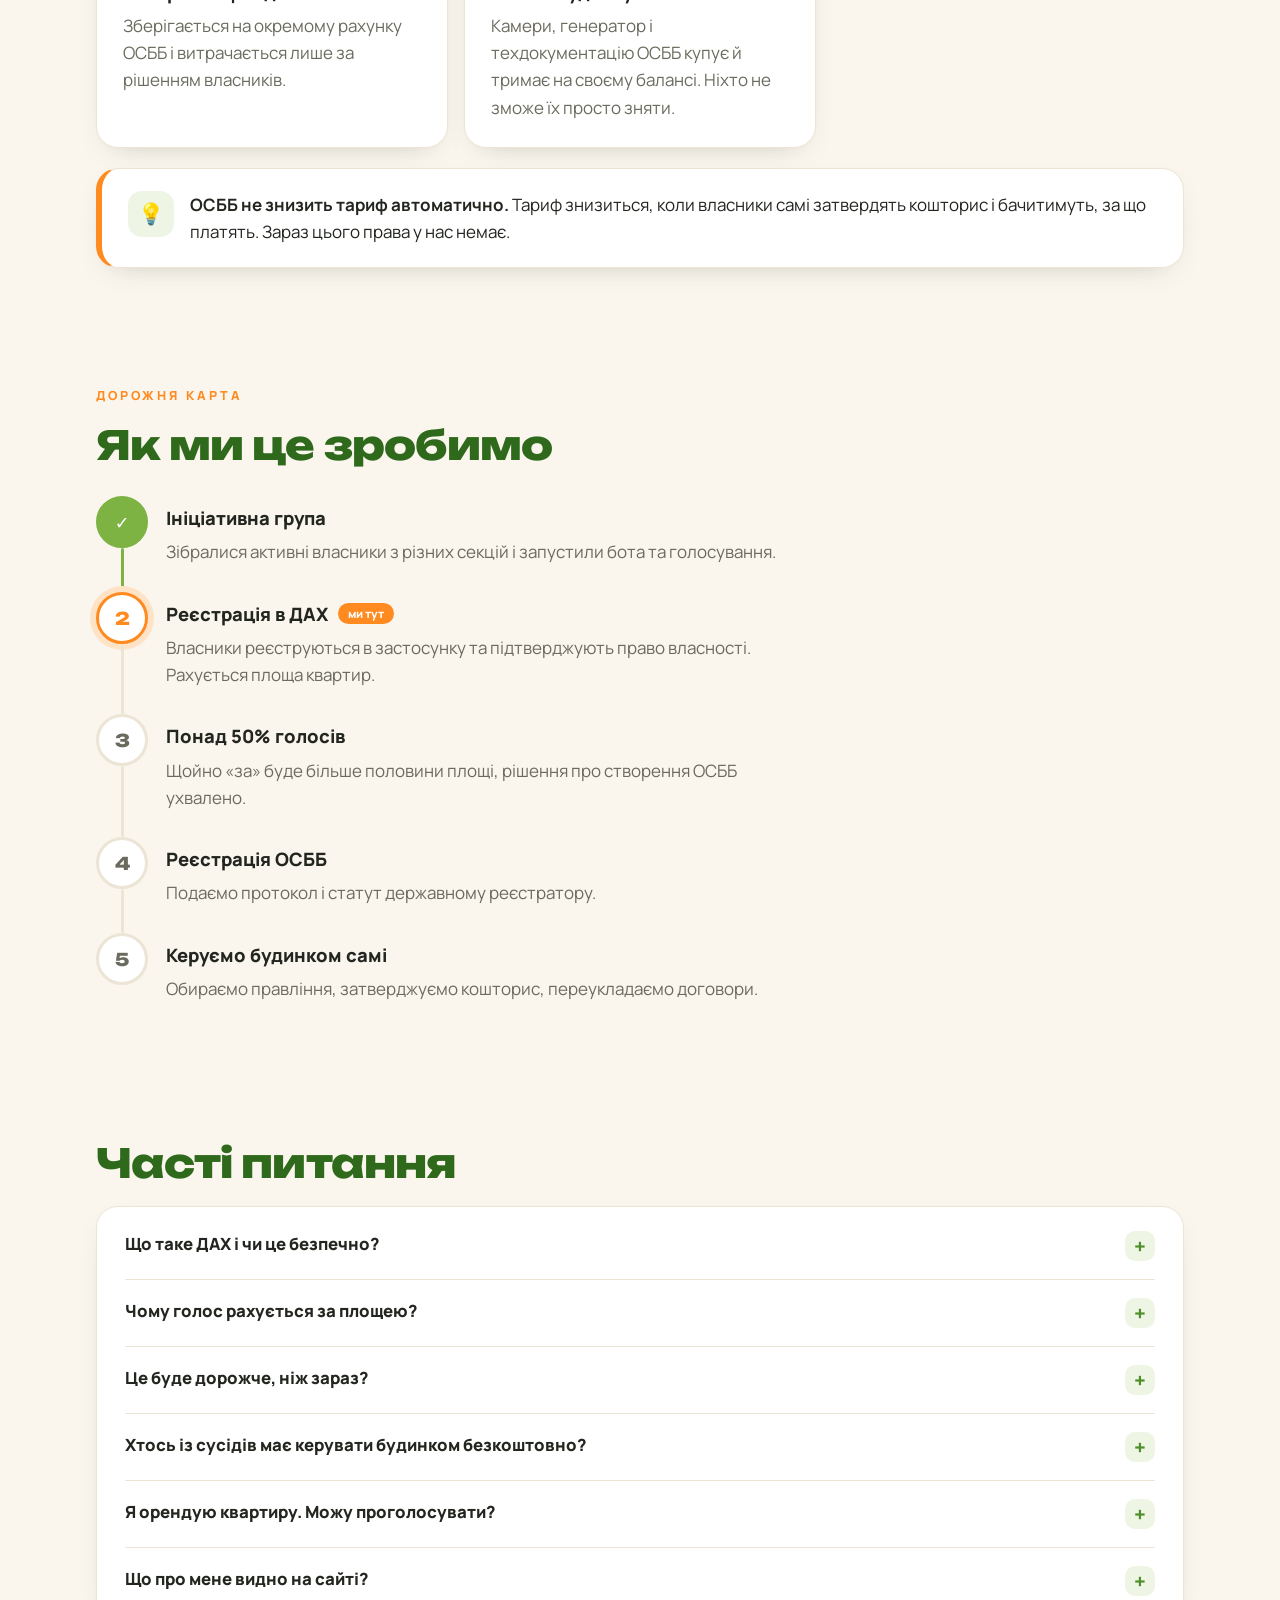
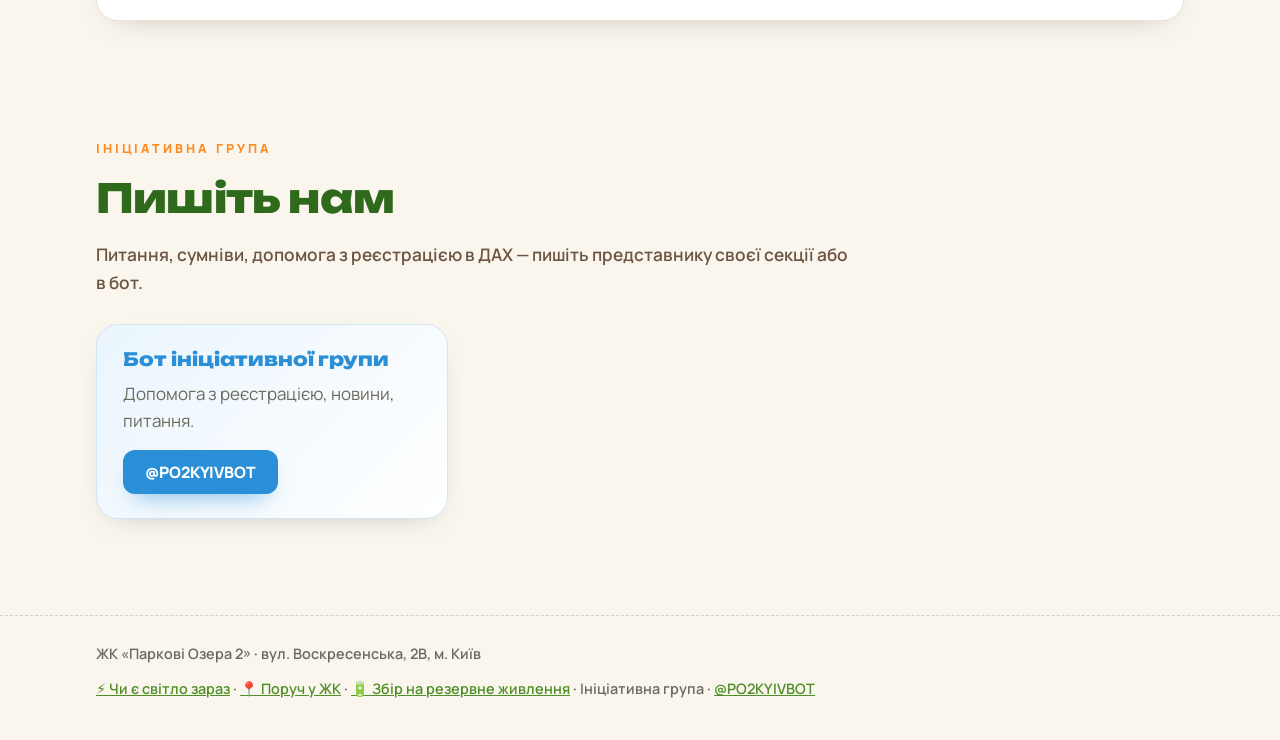
==== commit aff3747d: "Оновлено голоси ДАХ (36,5%) і прев'ю для Telegram (головна й «Поруч») Co-Authored-By: Claude Opus 5." ====
--- a/index.html
+++ b/index.html
@@ -254,7 +254,7 @@
   </footer>
 
   <script src="data.js?v=20261128a"></script>
-  <script src="votes.js?v=20261128c"></script>
+  <script src="votes.js?v=20261128d"></script>
   <script src="power.js?v=20261127a"></script>
   <script src="app.js?v=20261127a"></script>
 </body>
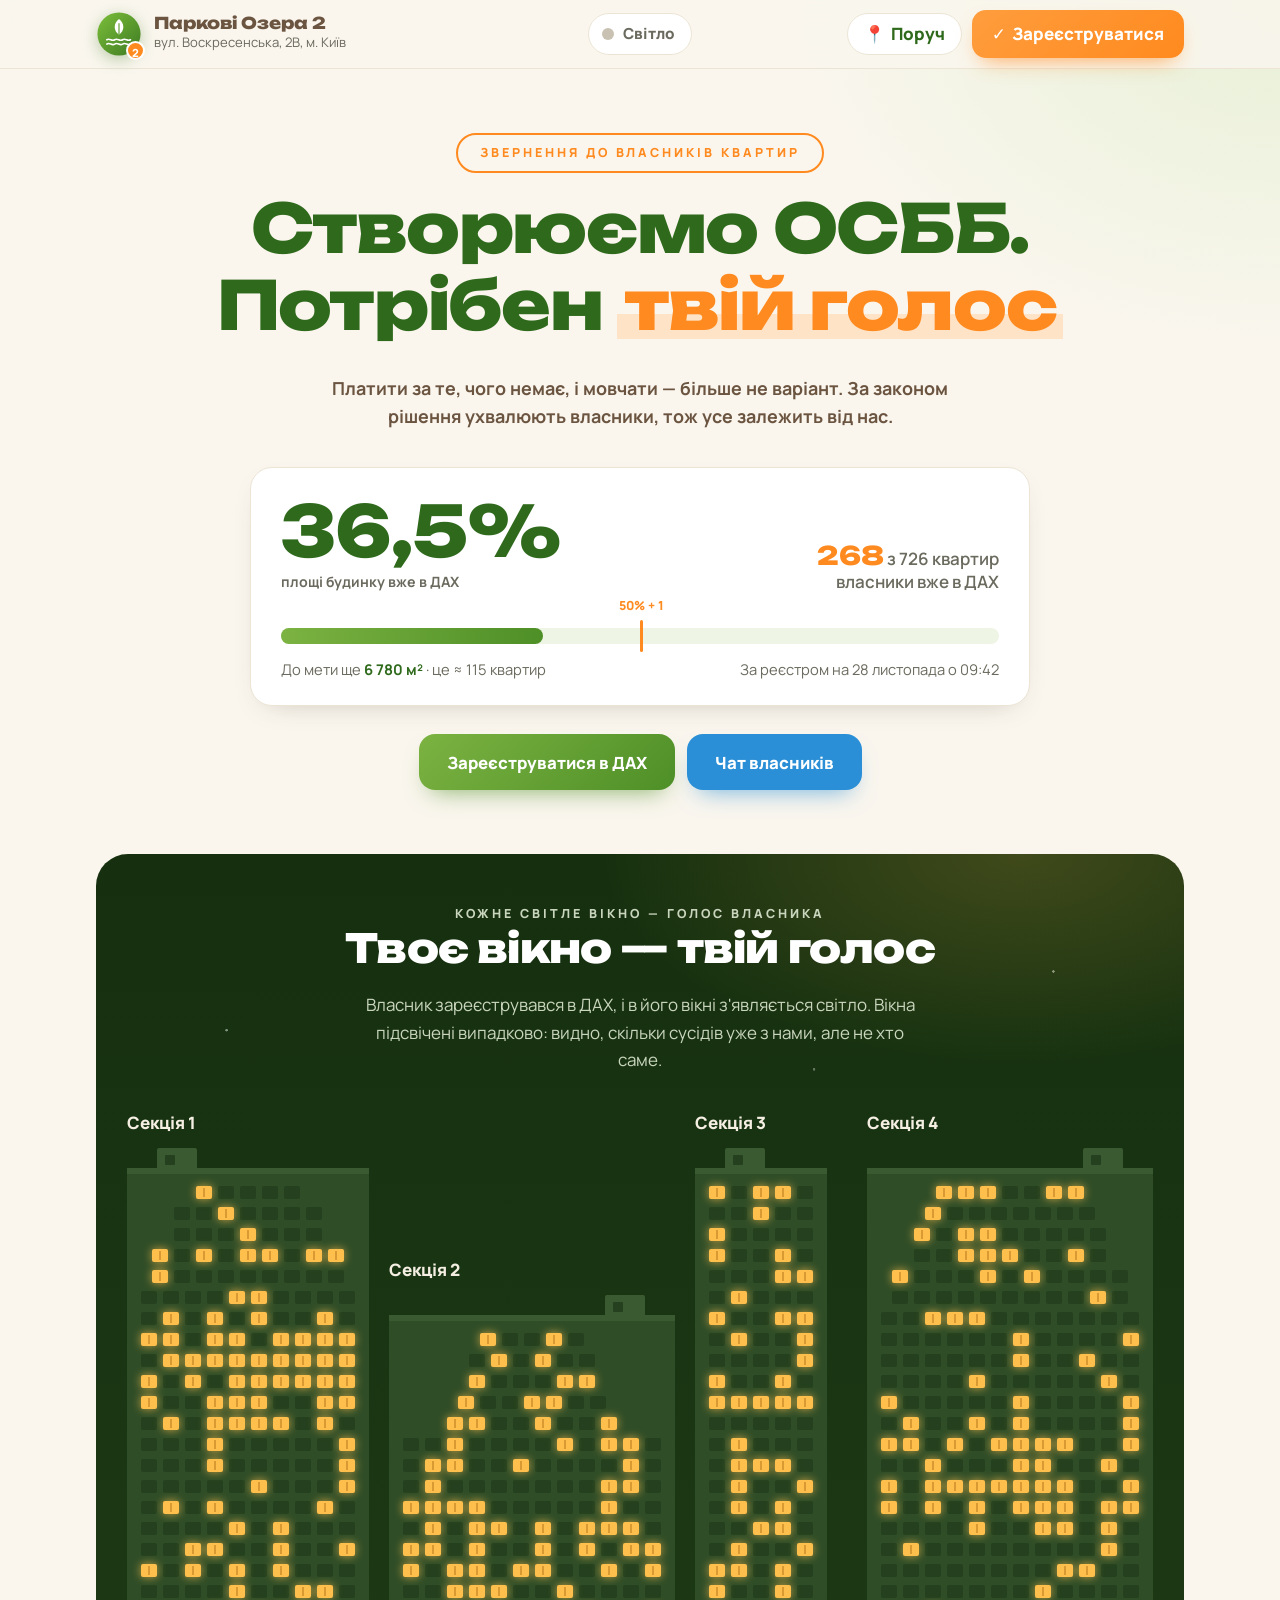
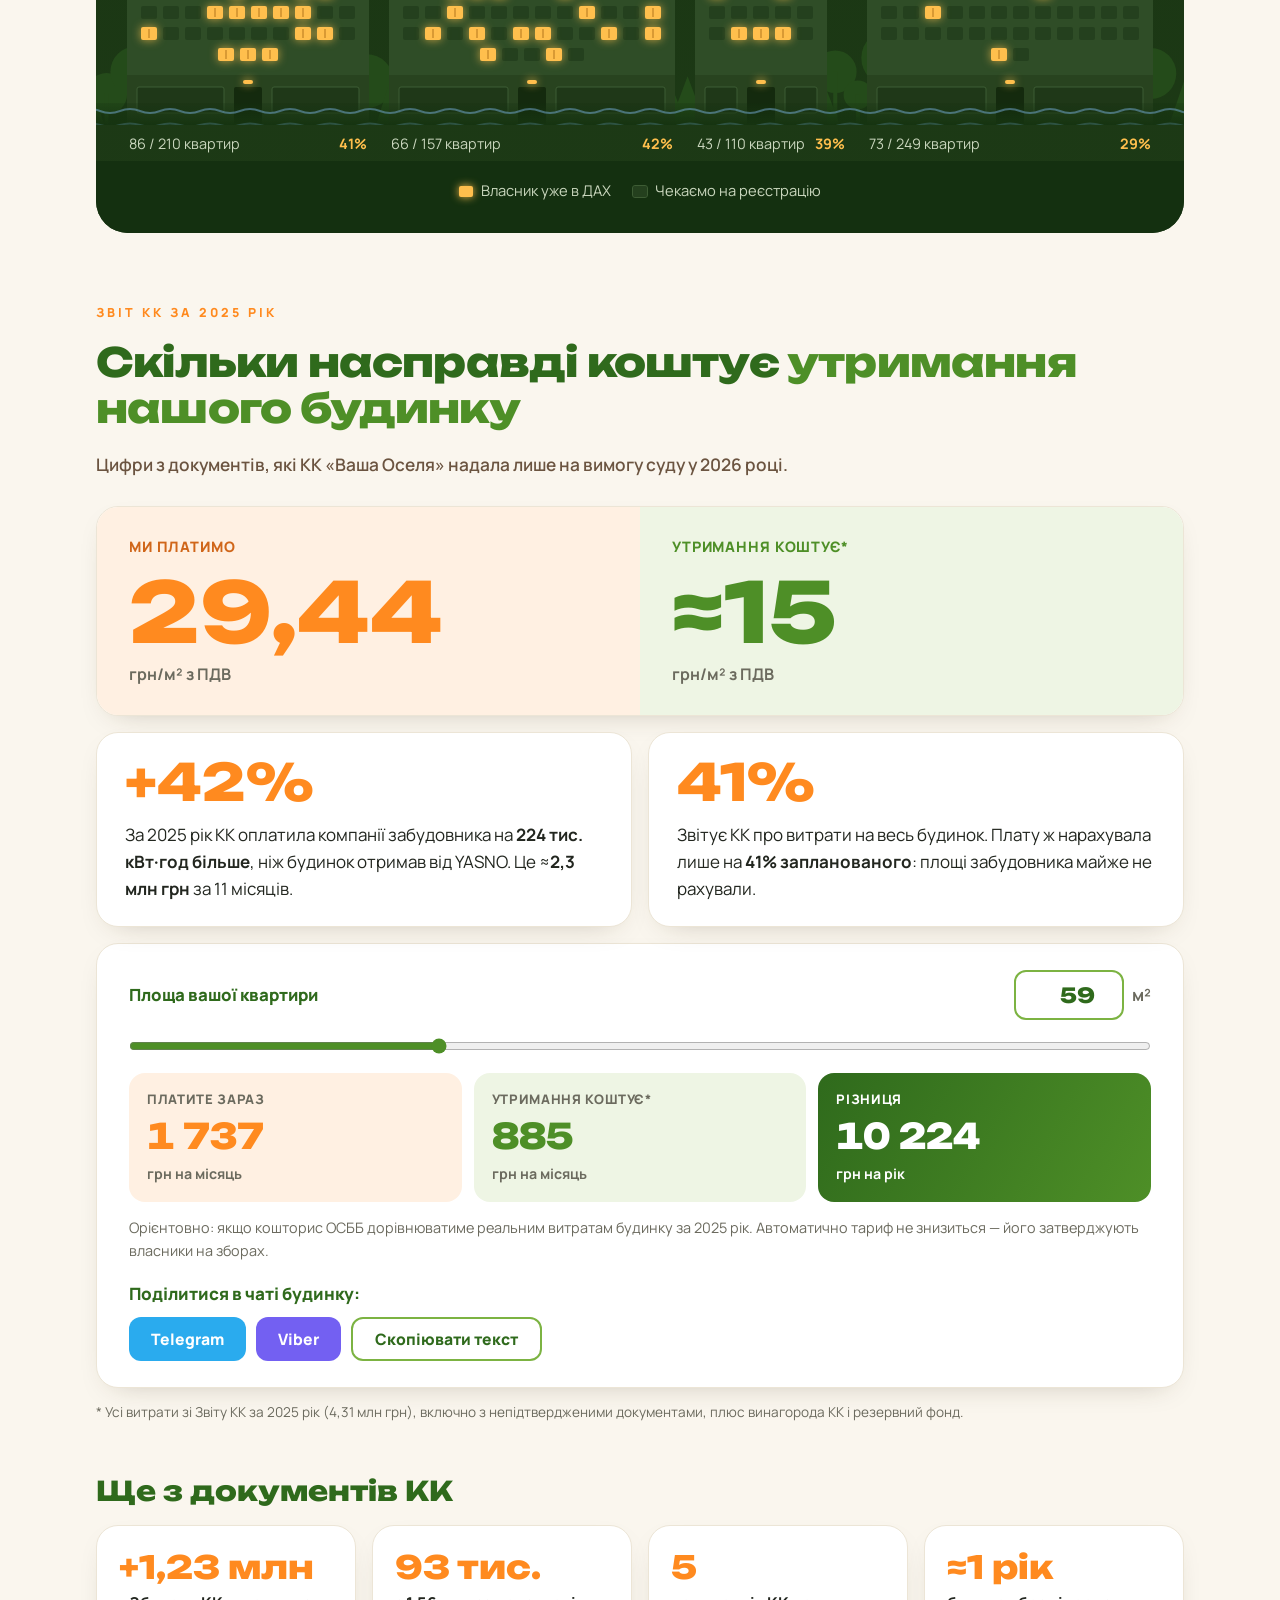
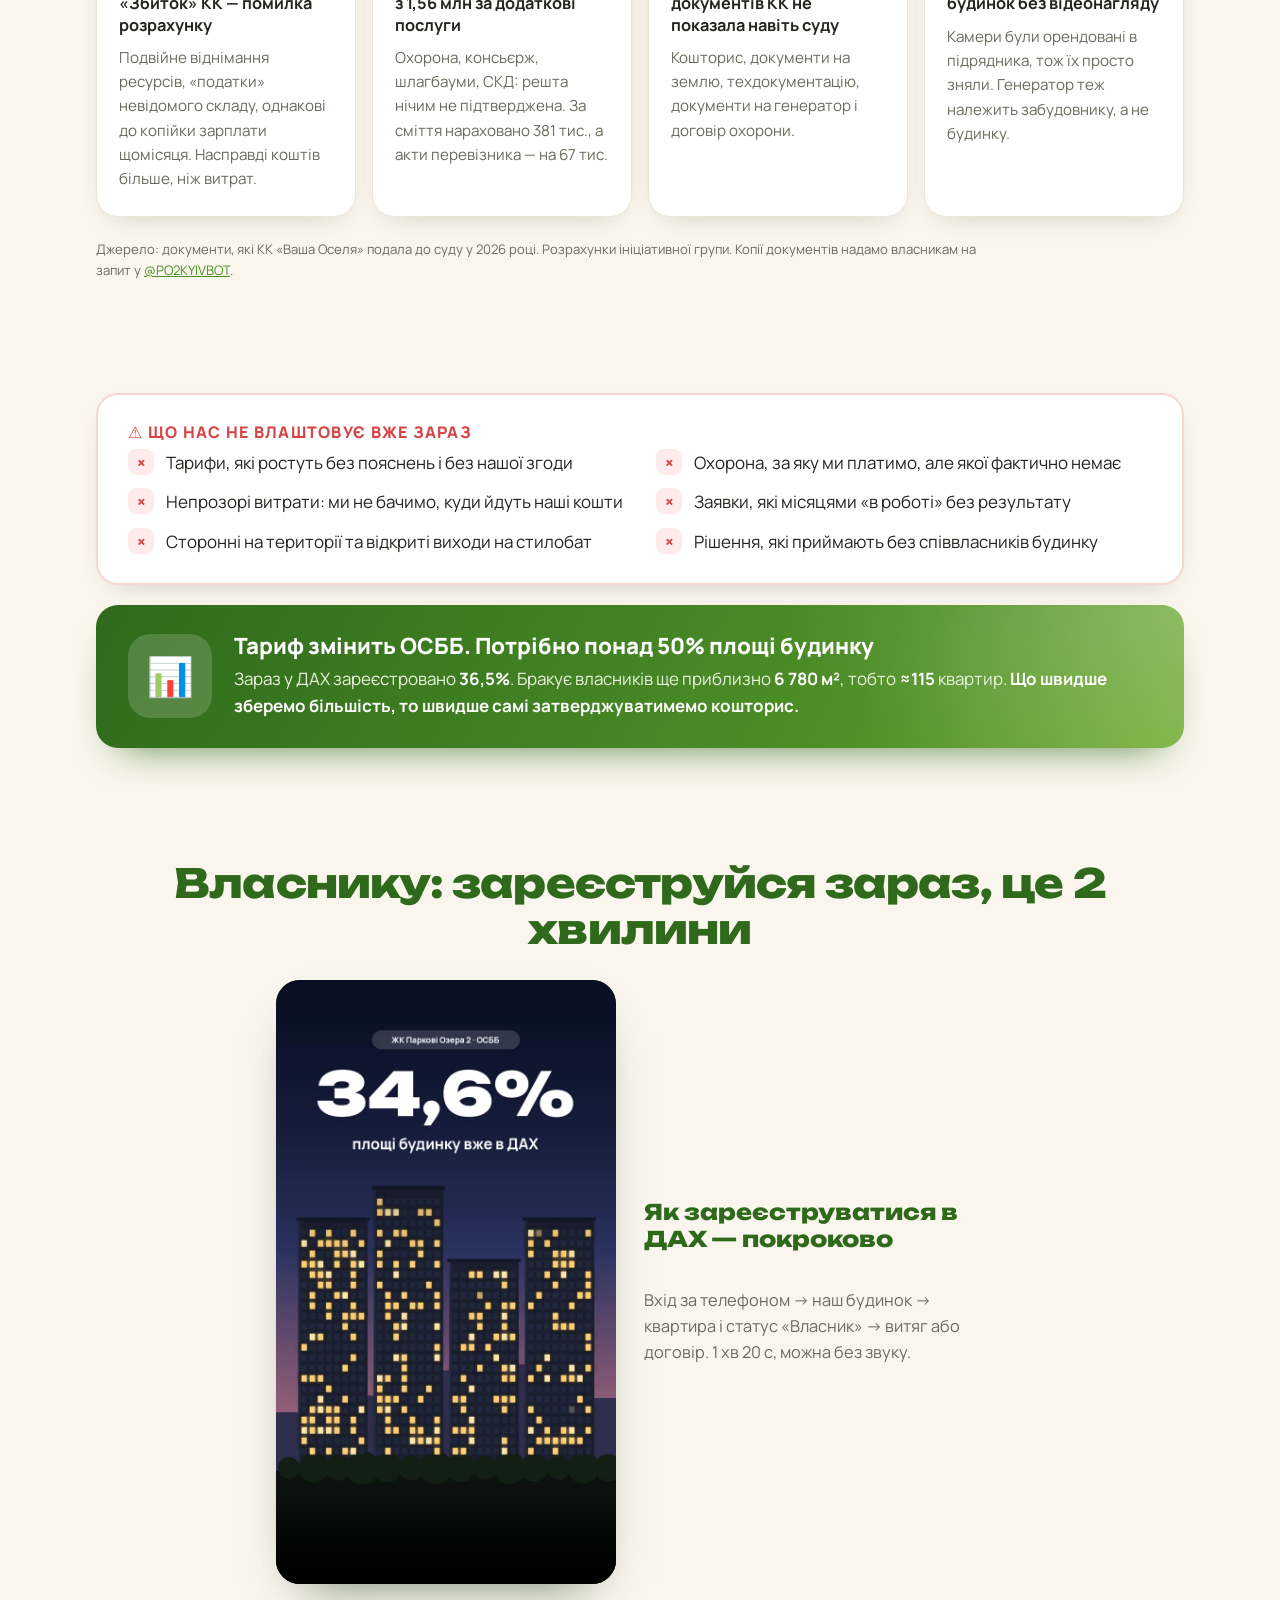
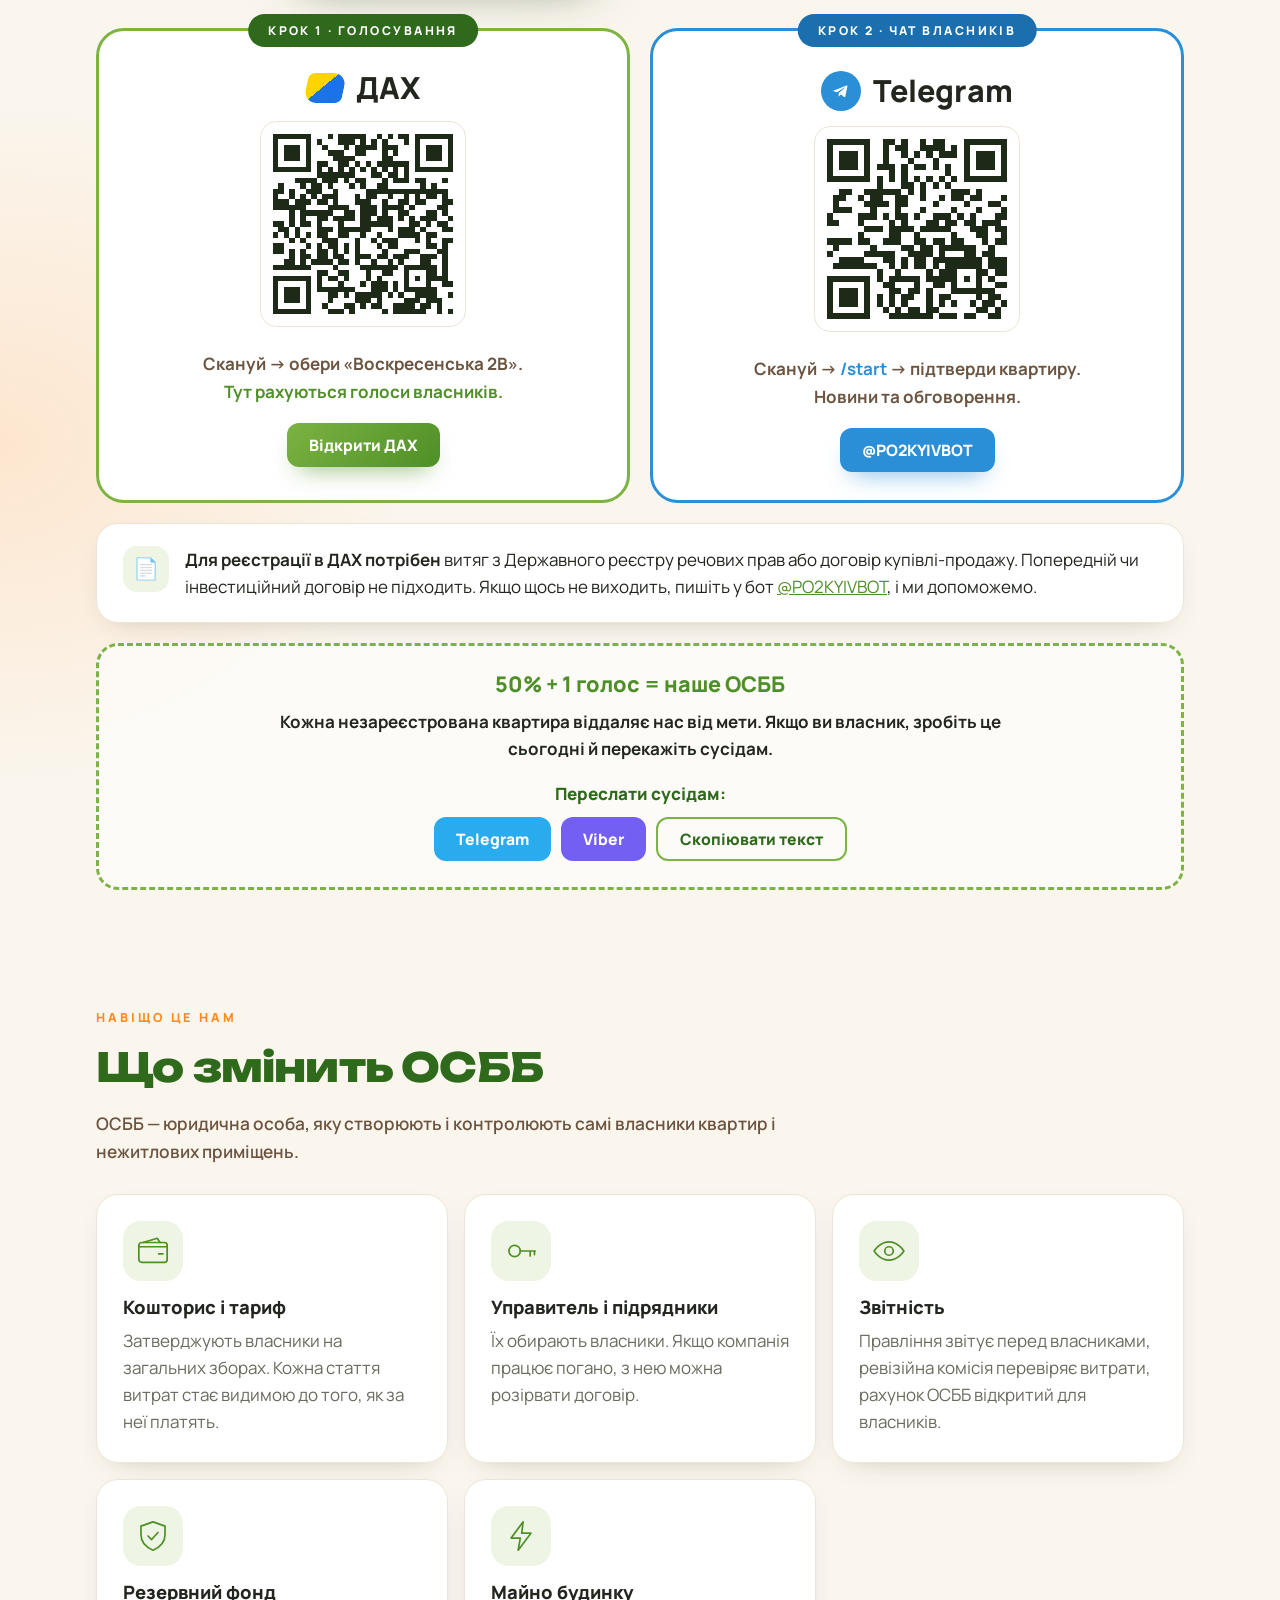
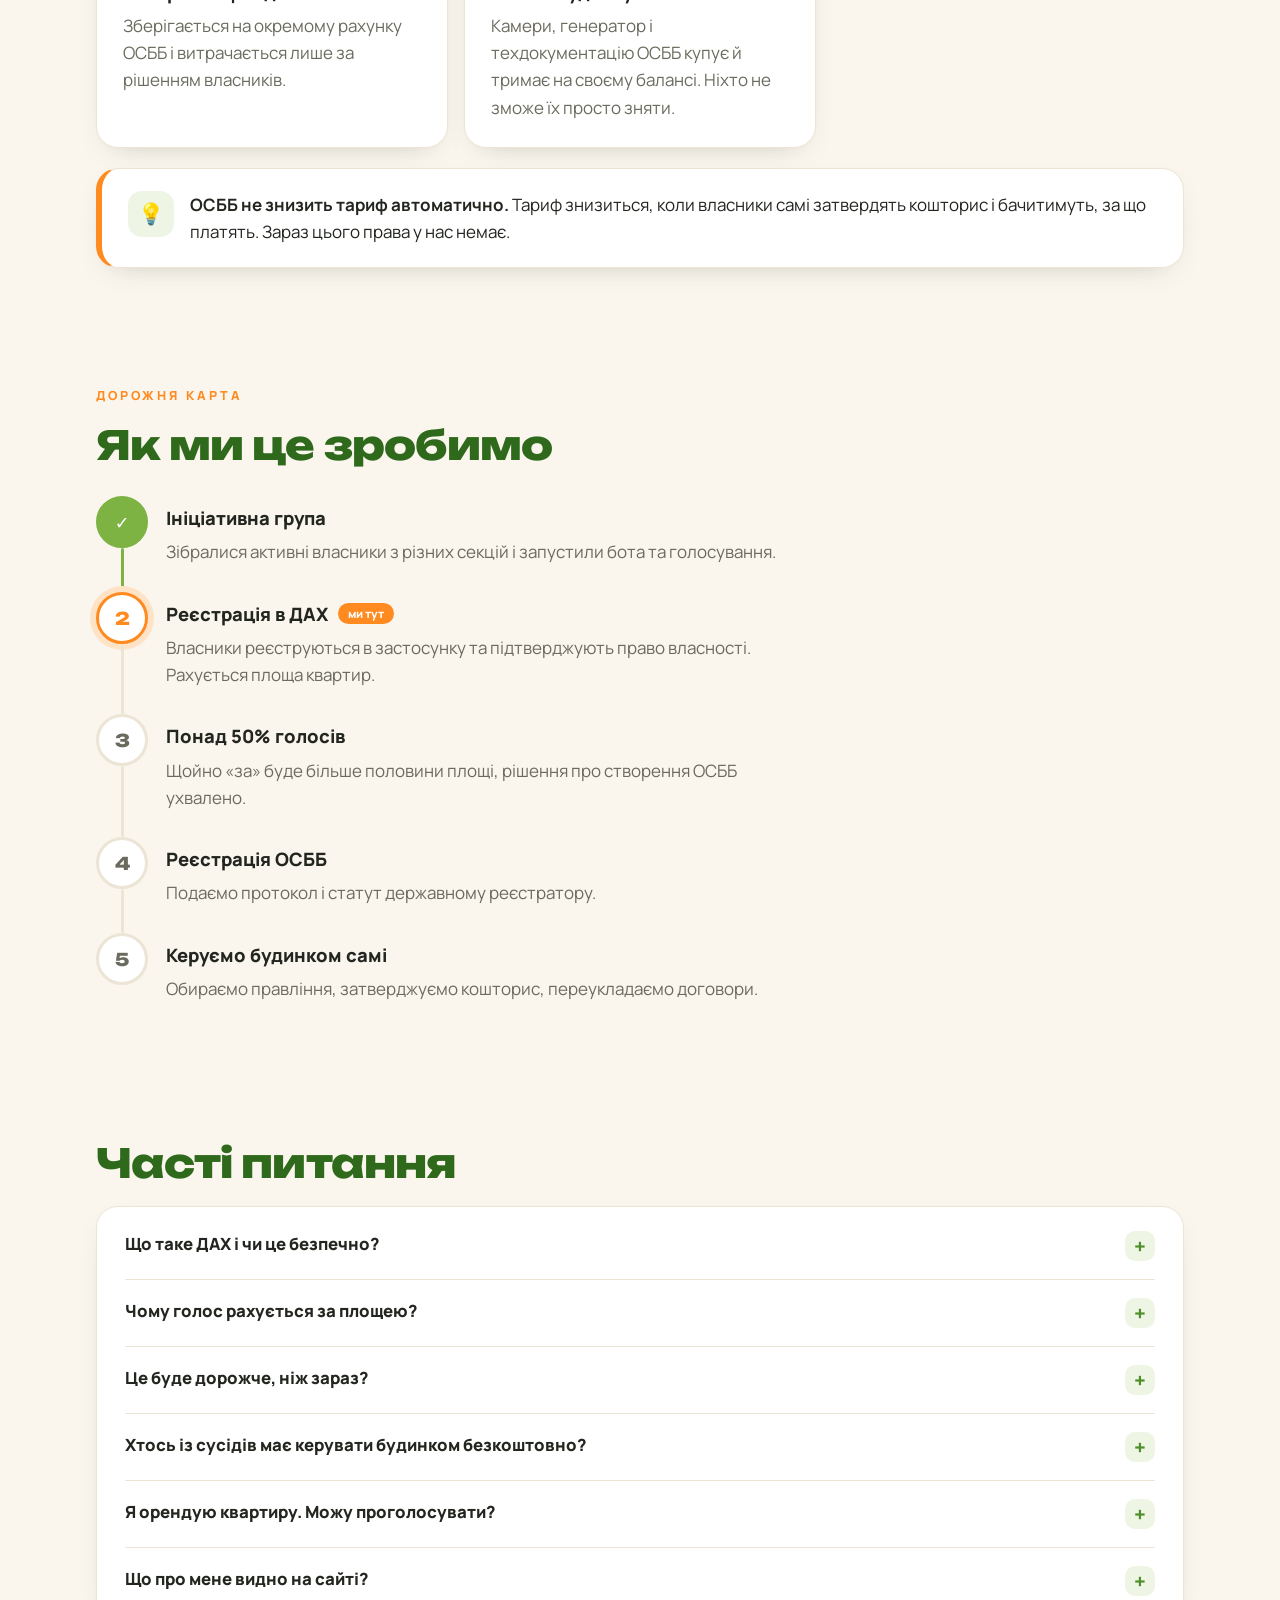
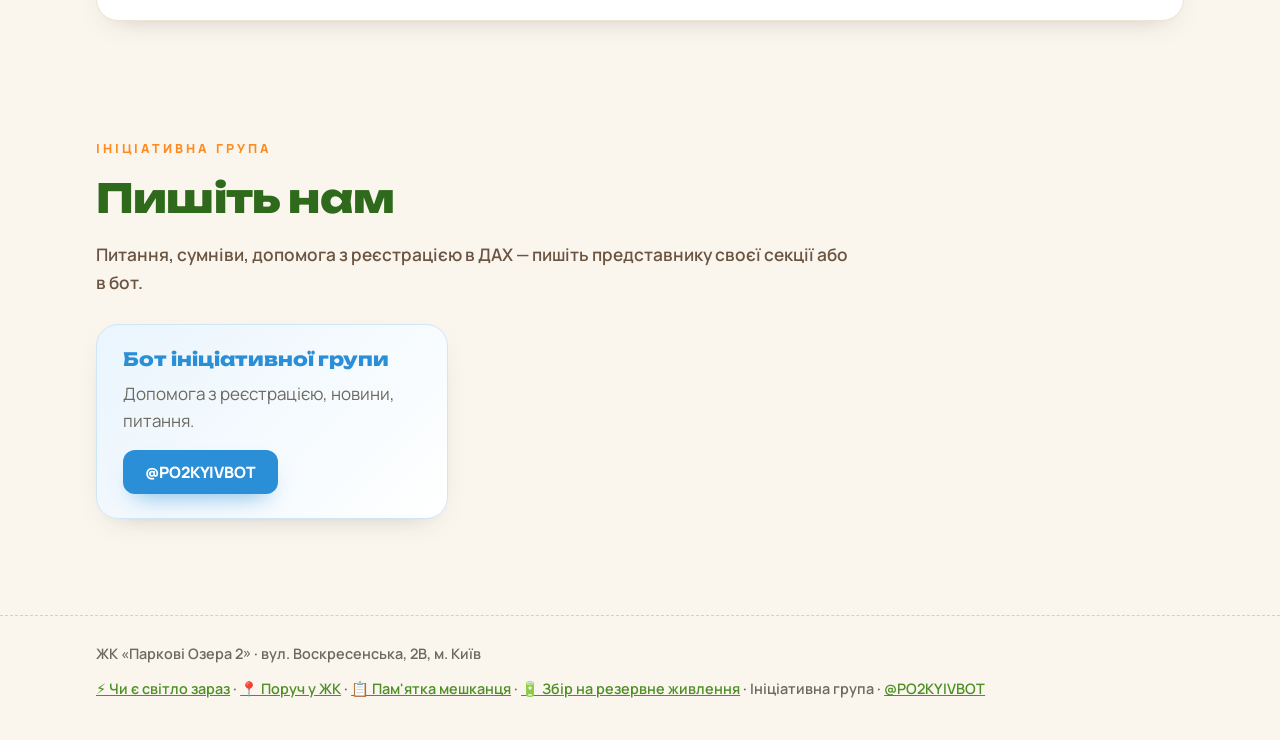
==== commit f5534563: "Сторінка «Пам'ятка мешканця»: шумні роботи, охорона, УК і заявки, майстри, картки на вхід, провайдер" ====
--- a/index.html
+++ b/index.html
@@ -249,7 +249,7 @@
   <footer class="footer">
     <div class="wrap footer__in">
       <span>ЖК «<span data-bind="complex"></span>» · <span data-bind="address"></span></span>
-      <span><a href="svitlo/">⚡ Чи є світло зараз</a> · <a href="poruch/">📍 Поруч у ЖК</a> · <a href="zbir/">🔋 Збір на резервне живлення</a> · Ініціативна група · <a data-href="botUrl" target="_blank" rel="noopener" data-bind="botName"></a></span>
+      <span><a href="svitlo/">⚡ Чи є світло зараз</a> · <a href="poruch/">📍 Поруч у ЖК</a> · <a href="pamyatka/">📋 Пам'ятка мешканця</a> · <a href="zbir/">🔋 Збір на резервне живлення</a> · Ініціативна група · <a data-href="botUrl" target="_blank" rel="noopener" data-bind="botName"></a></span>
     </div>
   </footer>
 
